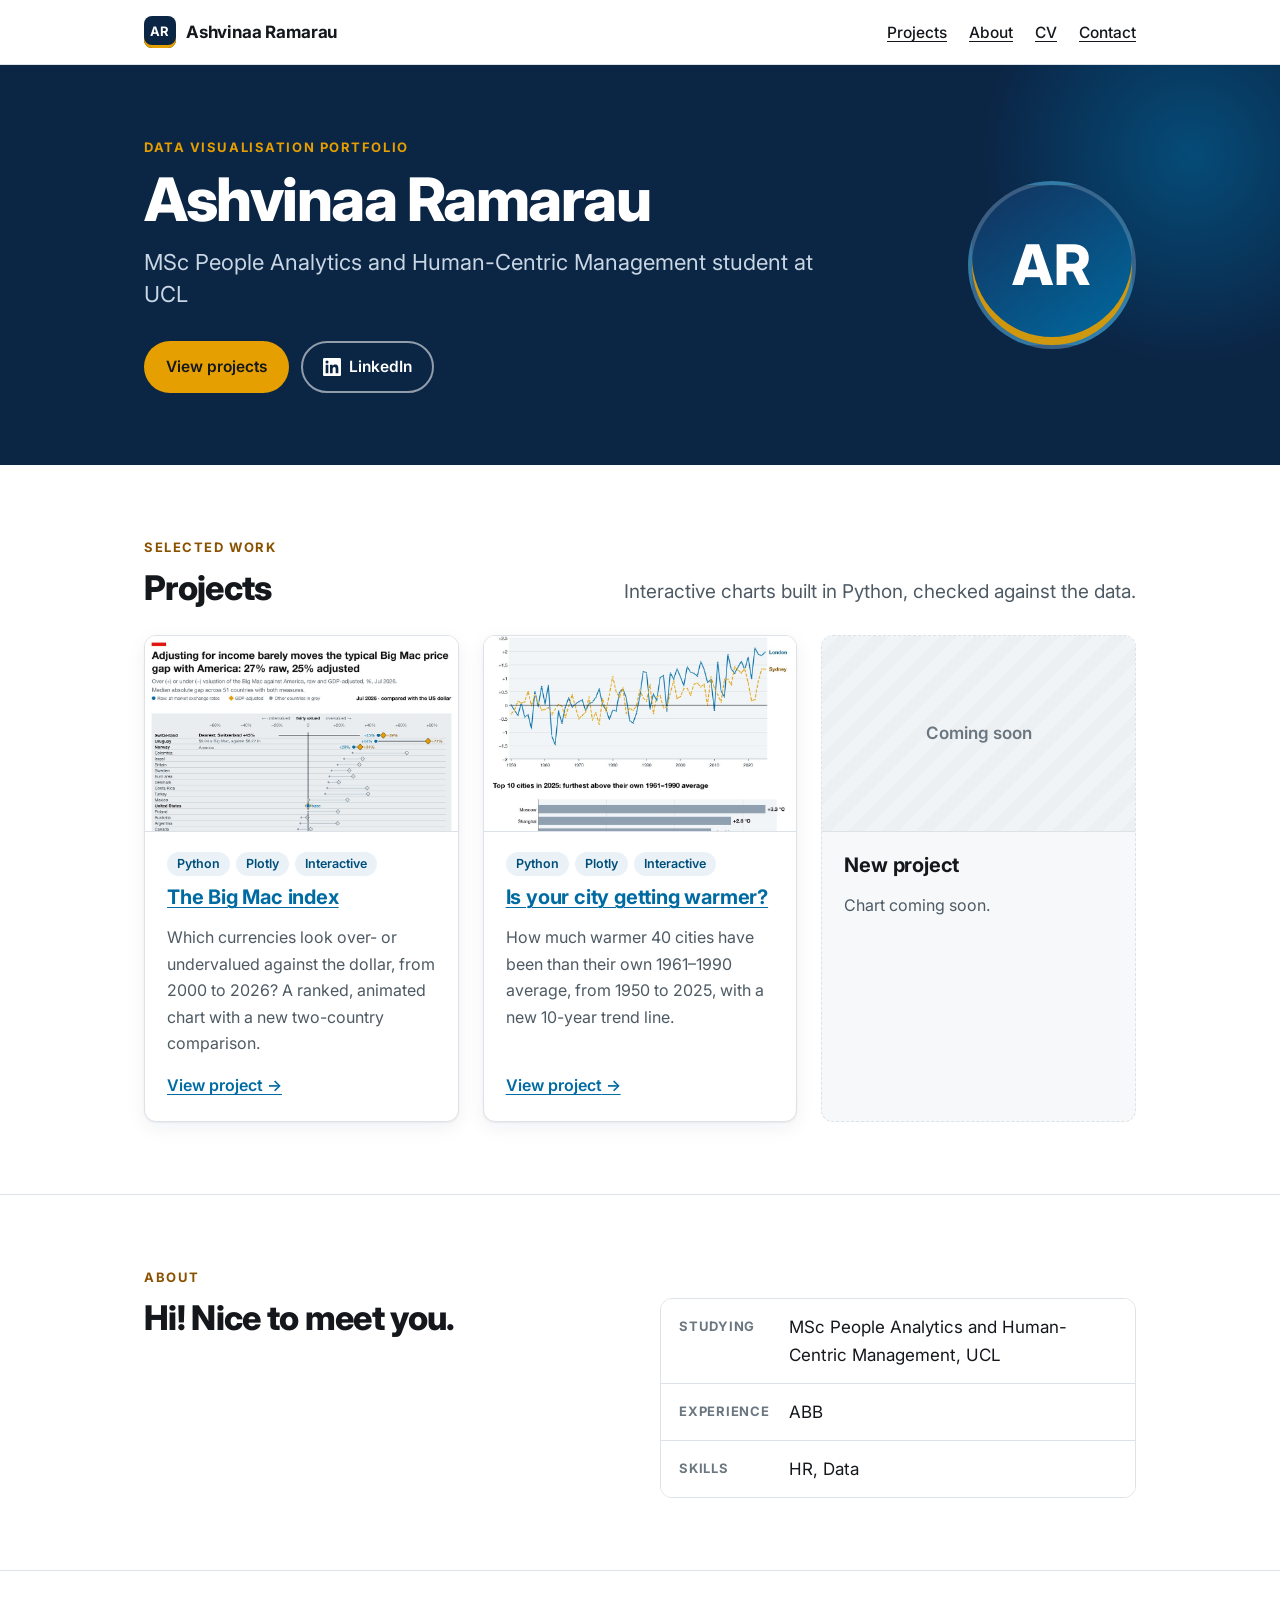
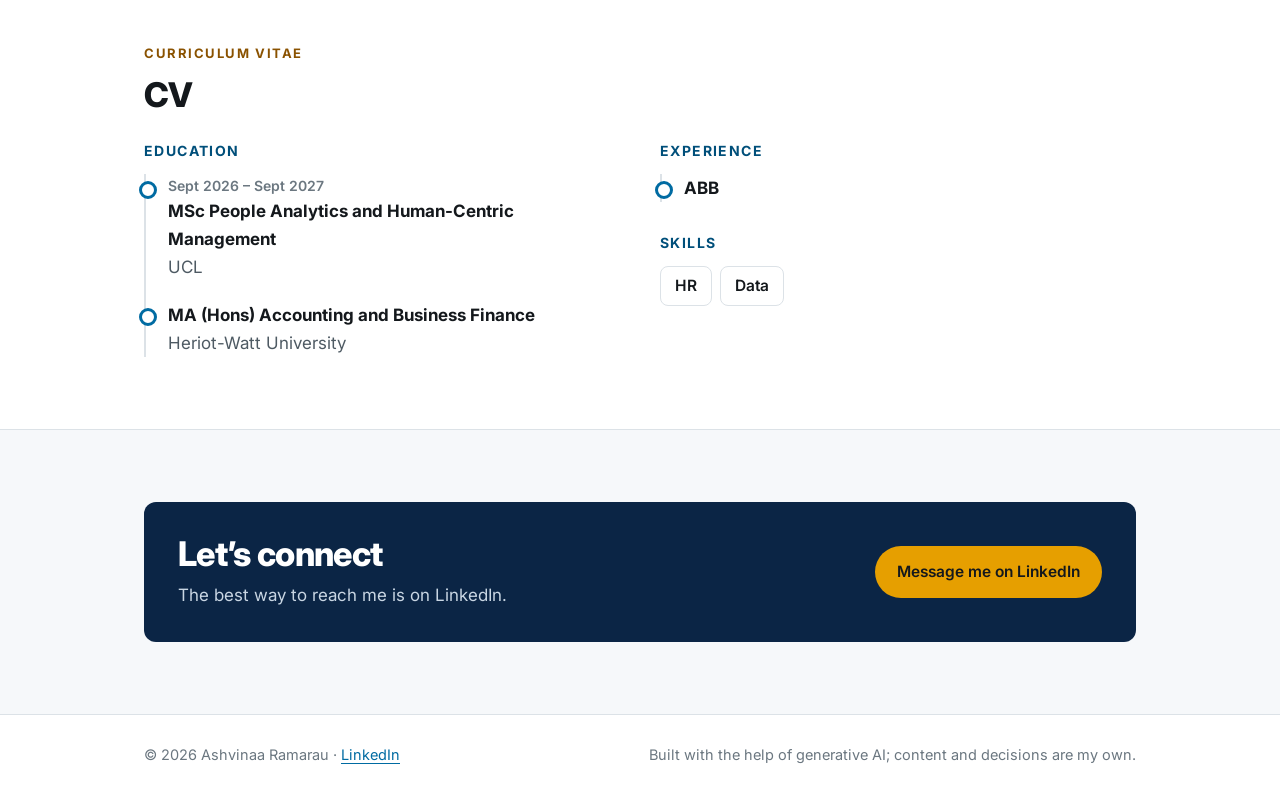
==== index.html @ 33f974ed "Add Google Search Console verification tag Co-Authored-By: Claude Opus 5.5 <noreply@anthropic.com>" ====
<!doctype html>
<html lang="en">
<head>
<meta charset="utf-8">
<meta name="google-site-verification" content="MxJHBTboGtS_F4X1zazysNuJwIkTlWqMrytEDGnxDxE" />
<meta name="viewport" content="width=device-width, initial-scale=1">
<title>Ashvinaa Ramarau | Data visualisation portfolio</title>
<meta name="description" content="Ashvinaa Ramarau, MSc People Analytics and Human-Centric Management student at UCL. Data visualisation portfolio.">
<link rel="canonical" href="https://ashvinaa26.github.io/">
<link rel="icon" href="favicon.svg" type="image/svg+xml">
<meta property="og:type" content="website">
<meta property="og:title" content="Ashvinaa Ramarau | Data visualisation portfolio">
<meta property="og:description" content="MSc People Analytics and Human-Centric Management student at UCL. Interactive charts built with Python and Plotly.">
<meta property="og:url" content="https://ashvinaa26.github.io/">
<meta property="og:image" content="https://ashvinaa26.github.io/images/share-card.jpg">
<meta property="og:image:width" content="1200">
<meta property="og:image:height" content="630">
<meta property="og:image:alt" content="Ashvinaa Ramarau, MSc People Analytics and Human-Centric Management student at UCL, with a preview of the Big Mac index chart">
<meta name="twitter:card" content="summary_large_image">
<link rel="preconnect" href="https://fonts.googleapis.com">
<link rel="preconnect" href="https://fonts.gstatic.com" crossorigin>
<link href="https://fonts.googleapis.com/css2?family=Inter:wght@400;500;600;700;800&display=swap" rel="stylesheet">
<link rel="stylesheet" href="assets/site.css">
<!-- Structured data: tells search engines who this site is about (only facts shown on the page) -->
<script type="application/ld+json">
{
  "@context": "https://schema.org",
  "@type": "Person",
  "name": "Ashvinaa Ramarau",
  "url": "https://ashvinaa26.github.io/",
  "description": "MSc People Analytics and Human-Centric Management student at UCL",
  "affiliation": {"@type": "CollegeOrUniversity", "name": "UCL"},
  "alumniOf": {"@type": "CollegeOrUniversity", "name": "Heriot-Watt University"},
  "knowsAbout": ["HR", "Data", "Data visualisation"],
  "sameAs": ["https://www.linkedin.com/in/ashvinaa-ramarau/"]
}
</script>
</head>
<body>
<a class="skip" href="#main">Skip to content</a>

<nav class="topbar" aria-label="Main menu">
  <div class="wrap">
    <a class="brand" href="#top"><span class="mono" aria-hidden="true">AR</span>Ashvinaa Ramarau</a>
    <ul>
      <li><a href="#projects">Projects</a></li>
      <li><a href="#about">About</a></li>
      <li><a href="#cv">CV</a></li>
      <li><a href="#contact">Contact</a></li>
    </ul>
  </div>
</nav>

<header class="hero" id="top">
  <div class="wrap">
    <div>
      <p class="eyebrow">Data visualisation portfolio</p>
      <h1>Ashvinaa Ramarau</h1>
      <p class="headline">MSc People Analytics and Human-Centric Management student at UCL</p>
      <div class="actions">
        <a class="btn btn-primary" href="#projects">View projects</a>
        <a class="btn btn-ghost" href="https://www.linkedin.com/in/ashvinaa-ramarau/">
          <svg viewBox="0 0 24 24" aria-hidden="true" fill="currentColor"><path d="M20.45 20.45h-3.56v-5.57c0-1.33-.02-3.04-1.85-3.04-1.85 0-2.14 1.45-2.14 2.94v5.67H9.35V9h3.41v1.56h.05c.48-.9 1.64-1.85 3.37-1.85 3.6 0 4.27 2.37 4.27 5.46v6.28zM5.34 7.43a2.06 2.06 0 1 1 0-4.13 2.06 2.06 0 0 1 0 4.13zM7.12 20.45H3.56V9h3.56v11.45zM22.22 0H1.77C.79 0 0 .77 0 1.73v20.54C0 23.23.79 24 1.77 24h20.45c.98 0 1.78-.77 1.78-1.73V1.73C24 .77 23.2 0 22.22 0z"/></svg>
          LinkedIn</a>
      </div>
    </div>
    <!-- When a checked portrait is ready, replace this div with:
         <img class="monogram" src="profile.jpg" alt="Portrait of Ashvinaa Ramarau" style="object-fit:cover"> -->
    <div class="monogram" aria-hidden="true">AR</div>
  </div>
</header>

<main id="main">

  <section id="projects" aria-labelledby="projects-h">
    <div class="wrap">
      <div class="section-head">
        <div>
          <p class="eyebrow">Selected work</p>
          <h2 id="projects-h">Projects</h2>
        </div>
        <p class="lead">Interactive charts built in Python, checked against the data.</p>
      </div>
      <div class="grid">
        <article class="card">
          <a class="thumb" href="projects/big-mac-index.html" tabindex="-1" aria-hidden="true">
            <img src="images/bigmac-thumb.jpg" width="960" height="600" alt="" loading="lazy"></a>
          <div class="body">
            <ul class="tags"><li>Python</li><li>Plotly</li><li>Interactive</li></ul>
            <h3><a href="projects/big-mac-index.html">The Big Mac index</a></h3>
            <p>Which currencies look over- or undervalued against the dollar, from 2000 to 2026? A ranked, animated chart with a new two-country comparison.</p>
            <p class="more"><a href="projects/big-mac-index.html">View project</a></p>
          </div>
        </article>
        <article class="card">
          <a class="thumb" href="projects/city-temperature.html" tabindex="-1" aria-hidden="true">
            <img src="images/city-thumb.jpg" width="960" height="600" alt="" loading="lazy"></a>
          <div class="body">
            <ul class="tags"><li>Python</li><li>Plotly</li><li>Interactive</li></ul>
            <h3><a href="projects/city-temperature.html">Is your city getting warmer?</a></h3>
            <p>How much warmer 40 cities have been than their own 1961&ndash;1990 average, from 1950 to 2025, with a new 10-year trend line.</p>
            <p class="more"><a href="projects/city-temperature.html">View project</a></p>
          </div>
        </article>
        <article class="card soon">
          <div class="thumb">Coming soon</div>
          <div class="body">
            <h3>New project</h3>
            <p>Chart coming soon.</p>
          </div>
        </article>
      </div>
    </div>
  </section>

  <section id="about" aria-labelledby="about-h">
    <div class="wrap">
      <p class="eyebrow">About</p>
      <div class="about">
        <div>
          <h2 id="about-h">Hi! Nice to meet you.</h2>
        </div>
        <ul class="facts">
          <li><span class="k">Studying</span><span>MSc People Analytics and Human-Centric Management, UCL</span></li>
          <li><span class="k">Experience</span><span>ABB</span></li>
          <li><span class="k">Skills</span><span>HR, Data</span></li>
        </ul>
      </div>
    </div>
  </section>

  <section id="cv" aria-labelledby="cv-h">
    <div class="wrap">
      <p class="eyebrow">Curriculum vitae</p>
      <h2 id="cv-h" style="margin-bottom:28px">CV</h2>
      <div class="cv">
        <div class="cv-block">
          <h3>Education</h3>
          <ul class="timeline">
            <li><span class="when">Sept 2026 &ndash; Sept 2027</span><span class="what">MSc People Analytics and Human-Centric Management</span><span class="where">UCL</span></li>
            <li><span class="what">MA (Hons) Accounting and Business Finance</span><span class="where">Heriot-Watt University</span></li>
          </ul>
        </div>
        <div>
          <div class="cv-block" style="margin-bottom:32px">
            <h3>Experience</h3>
            <ul class="timeline">
              <li><span class="what">ABB</span></li>
            </ul>
          </div>
          <div class="cv-block">
            <h3>Skills</h3>
            <ul class="chips"><li>HR</li><li>Data</li></ul>
          </div>
        </div>
      </div>
    </div>
  </section>

  <section id="contact" class="contact" aria-labelledby="contact-h">
    <div class="wrap">
      <div class="contact-card">
        <div>
          <h2 id="contact-h">Let&rsquo;s connect</h2>
          <p>The best way to reach me is on LinkedIn.</p>
        </div>
        <a class="btn btn-primary" href="https://www.linkedin.com/in/ashvinaa-ramarau/">Message me on LinkedIn</a>
      </div>
    </div>
  </section>

</main>

<footer>
  <div class="wrap">
    <p>&copy; 2026 Ashvinaa Ramarau &middot; <a href="https://www.linkedin.com/in/ashvinaa-ramarau/">LinkedIn</a></p>
    <p>Built with the help of generative AI; content and decisions are my own.</p>
  </div>
</footer>
</body>
</html>
---- assets/site.css ----
/* Shared style for every page of the site */
:root{
  --navy:#0B2545; --navy-2:#13315C; --blue:#006BA2; --blue-dark:#004F7A; --blue-tint:#EAF2F8;
  --orange:#E69F00; --orange-ink:#8A5200; --orange-tint:#FDF3E0;
  --ink:#14181C; --grey:#4E5A63; --muted:#6B7780; --line:#DCE2E7; --soft:#F6F8FA; --bg:#FFFFFF;
  --radius:12px; --shadow:0 1px 2px rgba(11,37,69,.06),0 6px 20px rgba(11,37,69,.06);
  --font:"Inter",-apple-system,BlinkMacSystemFont,"Segoe UI","Helvetica Neue",Helvetica,Arial,sans-serif;
}
*{box-sizing:border-box}
html{scroll-behavior:smooth;scroll-padding-top:72px;-webkit-text-size-adjust:100%}
body{margin:0;background:var(--bg);color:var(--ink);font-family:var(--font);font-size:17px;line-height:1.65}
img{max-width:100%;height:auto;display:block}
a{color:var(--blue);text-decoration:underline;text-decoration-thickness:1px;text-underline-offset:3px}
a:hover{color:var(--blue-dark);text-decoration-thickness:2px}
a:focus-visible,button:focus-visible,summary:focus-visible{outline:3px solid var(--orange);outline-offset:3px;border-radius:4px}
.wrap{max-width:1040px;margin:0 auto;padding:0 24px}
.skip{position:absolute;left:-999px;top:8px;background:#fff;padding:8px 12px;z-index:100;border-radius:6px}
.skip:focus{left:8px}
.eyebrow{font-size:13px;font-weight:700;letter-spacing:.12em;text-transform:uppercase;color:var(--orange-ink);margin:0 0 10px}

/* top bar */
.topbar{position:sticky;top:0;z-index:50;background:rgba(255,255,255,.94);border-bottom:1px solid var(--line);backdrop-filter:saturate(1.4) blur(8px)}
.topbar .wrap{display:flex;align-items:center;justify-content:space-between;gap:12px 24px;min-height:64px;flex-wrap:wrap}
.brand{display:inline-flex;align-items:center;gap:10px;font-weight:700;color:var(--ink);text-decoration:none;letter-spacing:-.01em}
.brand:hover{color:var(--ink)}
.brand .mono{width:32px;height:32px;border-radius:8px;background:var(--navy);color:#fff;display:inline-flex;align-items:center;justify-content:center;font-size:13px;font-weight:700;letter-spacing:.02em;box-shadow:inset 0 -3px 0 var(--orange)}
.topbar ul{list-style:none;display:flex;gap:4px 22px;margin:0;padding:6px 0;flex-wrap:wrap}
.topbar ul a{color:var(--ink);font-weight:500;font-size:15.5px}
.topbar ul a[aria-current]{font-weight:700}

/* hero */
.hero{background:var(--navy);color:#fff;position:relative;overflow:hidden}
.hero::after{content:"";position:absolute;right:-120px;top:-120px;width:420px;height:420px;border-radius:50%;background:radial-gradient(circle,rgba(0,107,162,.55),rgba(0,107,162,0) 70%);pointer-events:none}
.hero .wrap{position:relative;z-index:1;display:grid;grid-template-columns:1fr auto;gap:40px;align-items:center;padding-top:72px;padding-bottom:72px}
.hero .eyebrow{color:var(--orange)}
.hero h1{font-size:clamp(38px,6.4vw,60px);line-height:1.05;letter-spacing:-.025em;margin:0 0 16px;font-weight:800}
.hero .headline{font-size:clamp(18px,2.4vw,22px);line-height:1.45;color:#C9D6E3;margin:0;max-width:32em}
.actions{display:flex;flex-wrap:wrap;gap:12px;margin-top:30px}
.btn{display:inline-flex;align-items:center;gap:8px;padding:11px 20px;border-radius:999px;font-weight:600;font-size:15.5px;text-decoration:none;border:2px solid transparent;transition:background .15s,color .15s,border-color .15s}
.btn-primary{background:var(--orange);color:#14181C}
.btn-primary:hover{background:#F2B233;color:#14181C}
.btn-ghost{border-color:rgba(255,255,255,.55);color:#fff}
.btn-ghost:hover{border-color:#fff;background:rgba(255,255,255,.08);color:#fff}
.btn svg{width:18px;height:18px;flex:none}
.monogram{width:168px;height:168px;border-radius:50%;background:linear-gradient(145deg,var(--navy-2),var(--blue));display:flex;align-items:center;justify-content:center;
  font-size:56px;font-weight:800;letter-spacing:.02em;color:#fff;border:4px solid rgba(255,255,255,.18);box-shadow:inset 0 -8px 0 rgba(230,159,0,.9)}

/* sections */
main section{padding:72px 0;border-bottom:1px solid var(--line)}
main section:last-of-type{border-bottom:0}
.section-head{display:flex;align-items:flex-end;justify-content:space-between;gap:16px;flex-wrap:wrap;margin-bottom:28px}
h2{font-size:clamp(26px,3.6vw,34px);line-height:1.15;letter-spacing:-.02em;margin:0;font-weight:800}
h3{font-size:20px;line-height:1.3;margin:0 0 6px;letter-spacing:-.01em}
.lead{font-size:19px;color:var(--grey);max-width:40em;margin:0}

/* project cards */
.grid{display:grid;grid-template-columns:repeat(3,1fr);gap:24px}
.card{display:flex;flex-direction:column;background:#fff;border:1px solid var(--line);border-radius:var(--radius);overflow:hidden;box-shadow:var(--shadow);transition:transform .15s,box-shadow .15s}
.card:hover{transform:translateY(-3px);box-shadow:0 2px 4px rgba(11,37,69,.08),0 14px 34px rgba(11,37,69,.12)}
.card .thumb{aspect-ratio:16/10;background:var(--soft);border-bottom:1px solid var(--line);overflow:hidden}
.card .thumb img{width:100%;height:100%;object-fit:cover;object-position:top left}
.card .body{padding:20px 22px 22px;display:flex;flex-direction:column;gap:8px;flex:1}
.tags{display:flex;flex-wrap:wrap;gap:6px;margin:0;padding:0;list-style:none}
.tags li{font-size:12.5px;font-weight:600;color:var(--blue-dark);background:var(--blue-tint);border-radius:999px;padding:2px 10px}
.card p{margin:0;color:var(--grey);font-size:16px}
.card .more{margin-top:auto;padding-top:8px;font-weight:600}
.card .more a::after{content:" \2192"}
.card.soon{border-style:dashed;box-shadow:none;background:var(--soft)}
.card.soon:hover{transform:none}
.card.soon .thumb{display:flex;align-items:center;justify-content:center;color:var(--muted);font-weight:600;background:repeating-linear-gradient(135deg,#F1F4F6 0 12px,#ECF0F3 12px 24px)}

/* about */
.about{display:grid;grid-template-columns:1fr 1fr;gap:40px;align-items:start}
.about p{font-size:19px;margin:0 0 12px}
.facts{list-style:none;margin:0;padding:0;border:1px solid var(--line);border-radius:var(--radius);overflow:hidden}
.facts li{display:flex;gap:14px;padding:14px 18px;border-bottom:1px solid var(--line);background:#fff}
.facts li:last-child{border-bottom:0}
.facts .k{flex:none;width:96px;font-size:13px;font-weight:700;letter-spacing:.06em;text-transform:uppercase;color:var(--muted);padding-top:3px}

/* CV */
.cv{display:grid;grid-template-columns:1fr 1fr;gap:28px 40px}
.cv-block h3{font-size:14px;font-weight:700;letter-spacing:.1em;text-transform:uppercase;color:var(--blue-dark);margin:0 0 14px}
.timeline{list-style:none;margin:0;padding:0 0 0 22px;border-left:2px solid var(--line)}
.timeline li{position:relative;margin:0 0 20px}
.timeline li:last-child{margin-bottom:0}
.timeline li::before{content:"";position:absolute;left:-29px;top:7px;width:12px;height:12px;border-radius:50%;background:#fff;border:3px solid var(--blue)}
.timeline .when{display:block;font-size:14px;font-weight:600;color:var(--muted)}
.timeline .what{display:block;font-weight:700}
.timeline .where{display:block;color:var(--grey)}
.chips{display:flex;flex-wrap:wrap;gap:8px;list-style:none;margin:0;padding:0}
.chips li{border:1px solid var(--line);background:#fff;border-radius:8px;padding:6px 14px;font-weight:600;font-size:15.5px}

/* contact */
.contact{background:var(--soft)}
.contact-card{display:flex;align-items:center;justify-content:space-between;gap:20px;flex-wrap:wrap;background:var(--navy);color:#fff;border-radius:var(--radius);padding:32px 34px}
.contact-card h2{color:#fff}
.contact-card p{color:#C9D6E3;margin:8px 0 0}

/* footer */
footer{padding:28px 0 40px;color:var(--muted);font-size:14.5px;border-top:1px solid var(--line)}
footer .wrap{display:flex;justify-content:space-between;gap:10px 24px;flex-wrap:wrap}
footer p{margin:0}

/* case-study pages */
.case-hero{background:var(--soft);border-bottom:1px solid var(--line)}
.case-hero .wrap{padding-top:48px;padding-bottom:40px}
.back{display:inline-block;font-weight:600;font-size:15px;margin-bottom:18px}
.back::before{content:"\2190\00a0"}
.case-hero h1{font-size:clamp(30px,4.8vw,44px);line-height:1.1;letter-spacing:-.02em;margin:0 0 14px;font-weight:800;max-width:22em}
.case-hero .lead{font-size:19px}
.meta{display:flex;flex-wrap:wrap;gap:10px 28px;margin:22px 0 0;padding:0;list-style:none;font-size:15px;color:var(--grey)}
.meta b{display:block;font-size:12.5px;letter-spacing:.08em;text-transform:uppercase;color:var(--muted)}
.chart-wrap{padding:36px 0 8px}
.chart-frame{display:block;width:100%;max-width:940px;margin:0 auto;height:1600px;border:1px solid var(--line);border-radius:var(--radius);background:#fff}
.chart-links{display:flex;justify-content:center;flex-wrap:wrap;gap:8px 24px;margin:14px 0 0;font-weight:600;font-size:15.5px}
.prose{max-width:720px}
.prose h2{font-size:26px;margin:0 0 12px}
.prose p,.prose li{color:#2A3238}
.prose ul{padding-left:22px}
.callout{background:var(--orange-tint);border-left:4px solid var(--orange);border-radius:0 8px 8px 0;padding:14px 18px;margin:18px 0}
.callout b{color:var(--orange-ink)}
.checks{width:100%;border-collapse:collapse;font-size:15.5px;margin:12px 0}
.checks th,.checks td{text-align:left;padding:10px 12px;border-bottom:1px solid var(--line);vertical-align:top}
.checks th{font-size:13px;letter-spacing:.06em;text-transform:uppercase;color:var(--muted)}
.credit{font-size:14.5px;color:var(--grey)}
.copylabel{font-size:14.5px;color:var(--grey);font-style:italic}

@media (max-width:900px){
  .grid{grid-template-columns:1fr 1fr}
}
@media (max-width:680px){
  body{font-size:16.5px}
  .wrap{padding:0 18px}
  .hero .wrap{grid-template-columns:1fr;padding-top:44px;padding-bottom:48px}
  .monogram{display:none}
  .grid,.about,.cv{grid-template-columns:1fr}
  main section{padding:52px 0}
  .topbar .wrap{justify-content:center;padding-top:6px}
  .contact-card{padding:26px 22px}
}
@media (prefers-reduced-motion:reduce){html{scroll-behavior:auto}.card,.btn{transition:none}.card:hover{transform:none}}
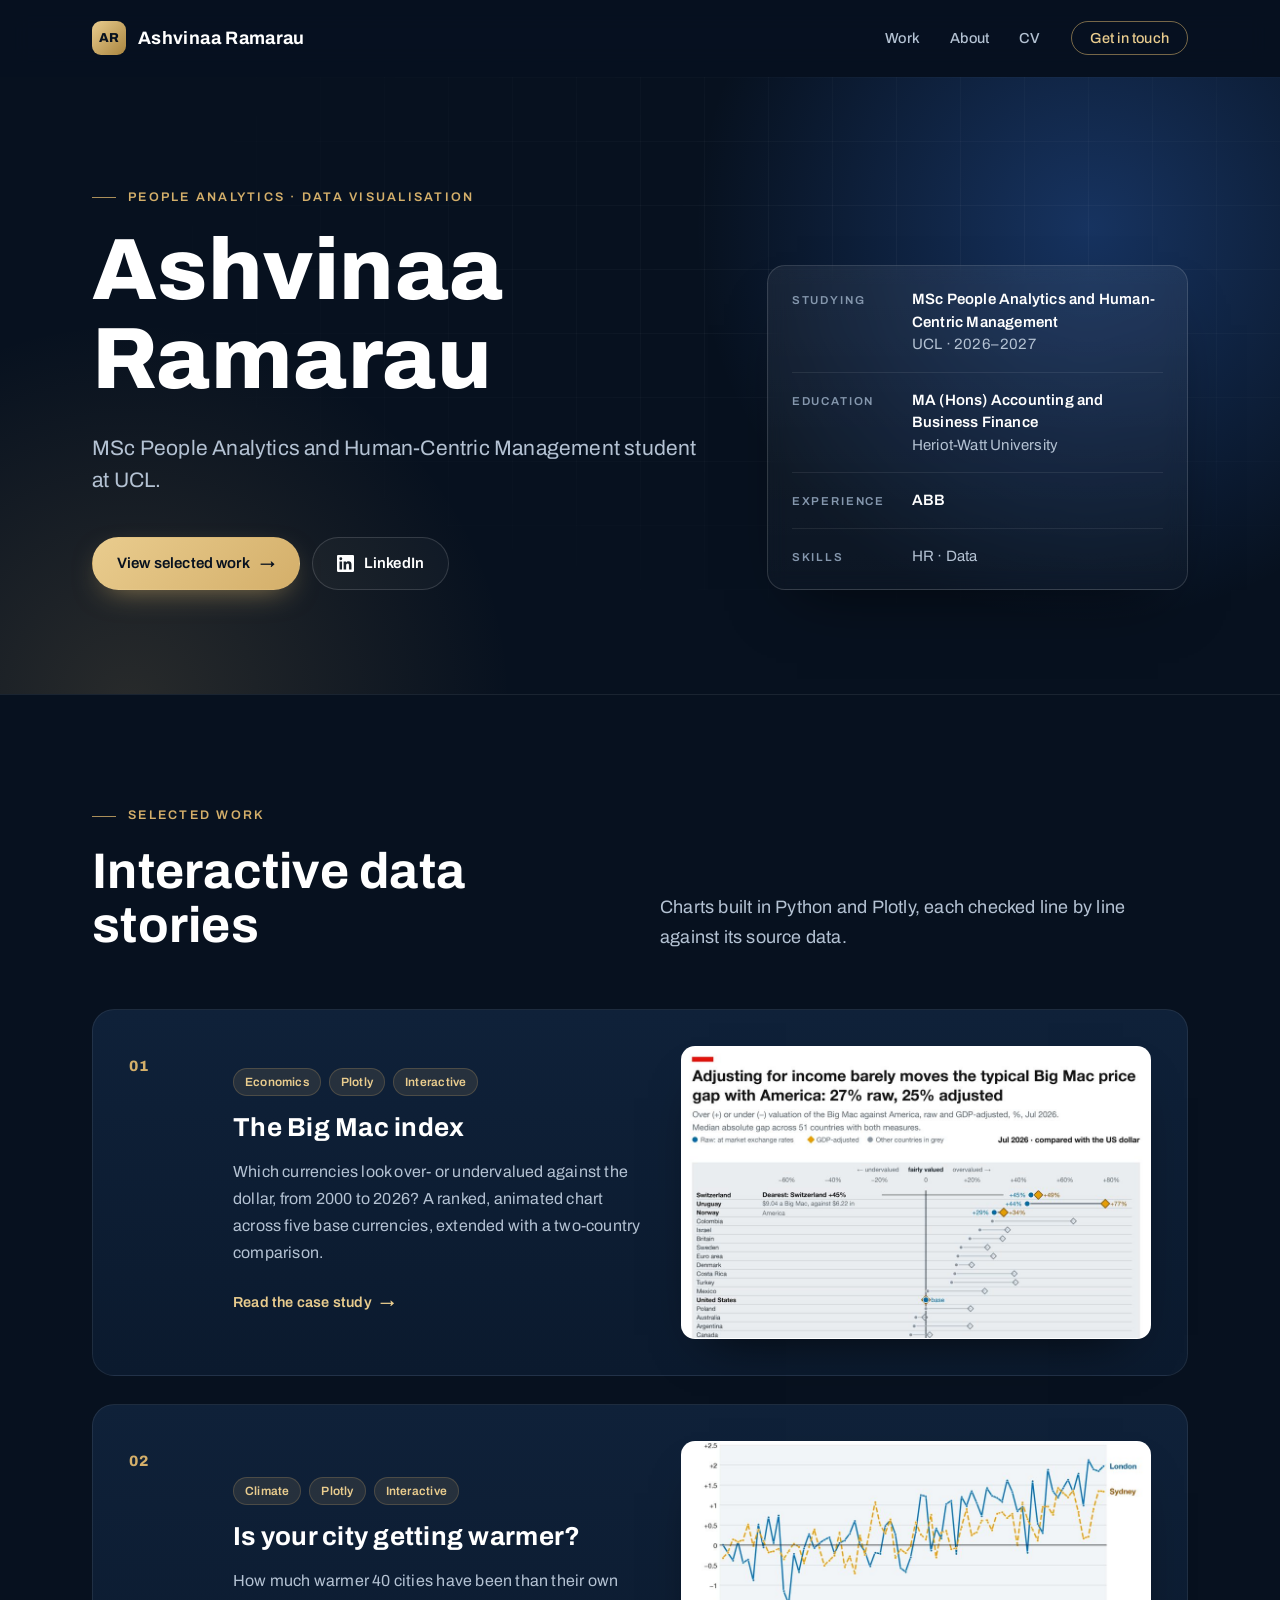
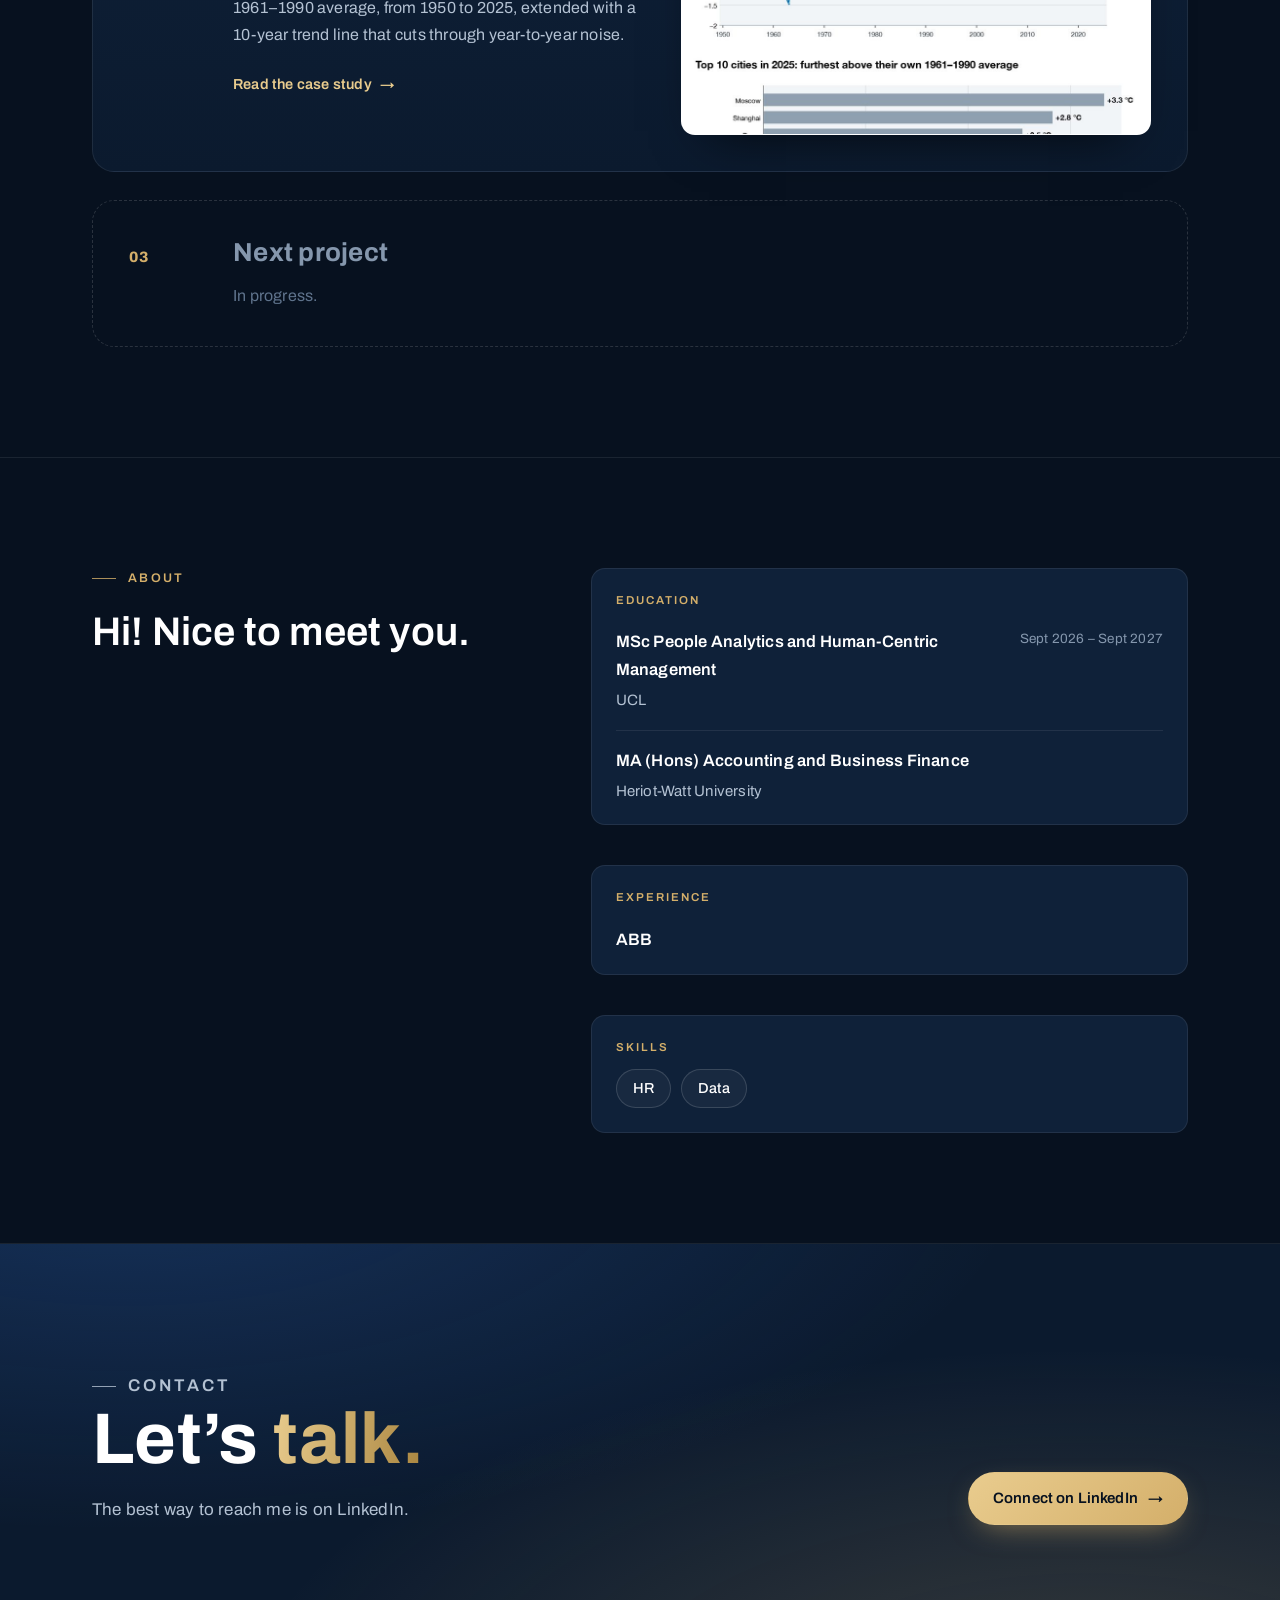
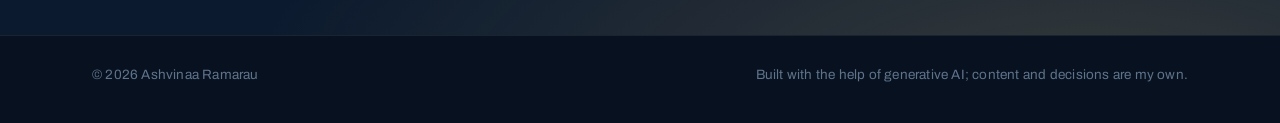
==== commit 3a45aa00: "Redesign: dark navy and gold theme with Archivo Dark navy theme with gold accents, Archivo for all t" ====
--- a/index.html
+++ b/index.html
@@ -1,9 +1,10 @@
 <!doctype html>
-<html lang="en">
+<html lang="en" class="no-js">
 <head>
 <meta charset="utf-8">
 <meta name="google-site-verification" content="MxJHBTboGtS_F4X1zazysNuJwIkTlWqMrytEDGnxDxE" />
 <meta name="viewport" content="width=device-width, initial-scale=1">
+<meta name="theme-color" content="#07111F">
 <title>Ashvinaa Ramarau | Data visualisation portfolio</title>
 <meta name="description" content="Ashvinaa Ramarau, MSc People Analytics and Human-Centric Management student at UCL. Data visualisation portfolio.">
 <link rel="canonical" href="https://ashvinaa26.github.io/">
@@ -19,8 +20,9 @@
 <meta name="twitter:card" content="summary_large_image">
 <link rel="preconnect" href="https://fonts.googleapis.com">
 <link rel="preconnect" href="https://fonts.gstatic.com" crossorigin>
-<link href="https://fonts.googleapis.com/css2?family=Inter:wght@400;500;600;700;800&display=swap" rel="stylesheet">
+<link href="https://fonts.googleapis.com/css2?family=Archivo:wght@400;500;600;700;800&display=swap" rel="stylesheet">
 <link rel="stylesheet" href="assets/site.css">
+<script>document.documentElement.classList.remove('no-js');</script>
 <!-- Structured data: tells search engines who this site is about (only facts shown on the page) -->
 <script type="application/ld+json">
 {
@@ -41,116 +43,102 @@
 
 <nav class="topbar" aria-label="Main menu">
   <div class="wrap">
-    <a class="brand" href="#top"><span class="mono" aria-hidden="true">AR</span>Ashvinaa Ramarau</a>
+    <a class="brand" href="#top">Ashvinaa Ramarau</a>
     <ul>
-      <li><a href="#projects">Projects</a></li>
+      <li><a href="#work">Work</a></li>
       <li><a href="#about">About</a></li>
       <li><a href="#cv">CV</a></li>
-      <li><a href="#contact">Contact</a></li>
+      <li><a class="nav-cta" href="#contact">Get in touch</a></li>
     </ul>
   </div>
 </nav>
 
-<header class="hero" id="top">
+<header class="intro" id="top">
+  <div class="grid-bg" aria-hidden="true"></div>
   <div class="wrap">
-    <div>
-      <p class="eyebrow">Data visualisation portfolio</p>
+    <div class="reveal">
+      <p class="eyebrow">People analytics &middot; Data visualisation</p>
       <h1>Ashvinaa Ramarau</h1>
-      <p class="headline">MSc People Analytics and Human-Centric Management student at UCL</p>
+      <p class="headline">MSc People Analytics and Human-Centric Management student at UCL.</p>
       <div class="actions">
-        <a class="btn btn-primary" href="#projects">View projects</a>
+        <a class="btn btn-primary" href="#work">View selected work <span class="arrow" aria-hidden="true">&rarr;</span></a>
         <a class="btn btn-ghost" href="https://www.linkedin.com/in/ashvinaa-ramarau/">
           <svg viewBox="0 0 24 24" aria-hidden="true" fill="currentColor"><path d="M20.45 20.45h-3.56v-5.57c0-1.33-.02-3.04-1.85-3.04-1.85 0-2.14 1.45-2.14 2.94v5.67H9.35V9h3.41v1.56h.05c.48-.9 1.64-1.85 3.37-1.85 3.6 0 4.27 2.37 4.27 5.46v6.28zM5.34 7.43a2.06 2.06 0 1 1 0-4.13 2.06 2.06 0 0 1 0 4.13zM7.12 20.45H3.56V9h3.56v11.45zM22.22 0H1.77C.79 0 0 .77 0 1.73v20.54C0 23.23.79 24 1.77 24h20.45c.98 0 1.78-.77 1.78-1.73V1.73C24 .77 23.2 0 22.22 0z"/></svg>
           LinkedIn</a>
       </div>
     </div>
-    <!-- When a checked portrait is ready, replace this div with:
-         <img class="monogram" src="profile.jpg" alt="Portrait of Ashvinaa Ramarau" style="object-fit:cover"> -->
-    <div class="monogram" aria-hidden="true">AR</div>
+    <ul class="glance reveal" aria-label="At a glance">
+      <li><span class="k">Studying</span><span class="v"><b>MSc People Analytics and Human-Centric Management</b>UCL &middot; 2026&ndash;2027</span></li>
+      <li><span class="k">Education</span><span class="v"><b>MA (Hons) Accounting and Business Finance</b>Heriot-Watt University</span></li>
+      <li><span class="k">Experience</span><span class="v"><b>ABB</b></span></li>
+      <li><span class="k">Skills</span><span class="v">HR &middot; Data</span></li>
+    </ul>
   </div>
 </header>
 
 <main id="main">
 
-  <section id="projects" aria-labelledby="projects-h">
+  <section id="work" aria-labelledby="work-h">
     <div class="wrap">
-      <div class="section-head">
+      <div class="sec-head reveal">
         <div>
           <p class="eyebrow">Selected work</p>
-          <h2 id="projects-h">Projects</h2>
+          <h2 id="work-h">Interactive data stories</h2>
         </div>
-        <p class="lead">Interactive charts built in Python, checked against the data.</p>
+        <p class="lead">Charts built in Python and Plotly, each checked line by line against its source data.</p>
       </div>
-      <div class="grid">
-        <article class="card">
-          <a class="thumb" href="projects/big-mac-index.html" tabindex="-1" aria-hidden="true">
-            <img src="images/bigmac-thumb.jpg" width="960" height="600" alt="" loading="lazy"></a>
-          <div class="body">
-            <ul class="tags"><li>Python</li><li>Plotly</li><li>Interactive</li></ul>
+      <ol class="work">
+        <li class="work-item reveal">
+          <span class="num">01</span>
+          <div>
+            <ul class="tags"><li>Economics</li><li>Plotly</li><li>Interactive</li></ul>
             <h3><a href="projects/big-mac-index.html">The Big Mac index</a></h3>
-            <p>Which currencies look over- or undervalued against the dollar, from 2000 to 2026? A ranked, animated chart with a new two-country comparison.</p>
-            <p class="more"><a href="projects/big-mac-index.html">View project</a></p>
+            <p>Which currencies look over- or undervalued against the dollar, from 2000 to 2026? A ranked, animated chart across five base currencies, extended with a two-country comparison.</p>
+            <a class="more" href="projects/big-mac-index.html">Read the case study <span class="arrow" aria-hidden="true">&rarr;</span></a>
           </div>
-        </article>
-        <article class="card">
-          <a class="thumb" href="projects/city-temperature.html" tabindex="-1" aria-hidden="true">
-            <img src="images/city-thumb.jpg" width="960" height="600" alt="" loading="lazy"></a>
-          <div class="body">
-            <ul class="tags"><li>Python</li><li>Plotly</li><li>Interactive</li></ul>
+          <a class="shot" href="projects/big-mac-index.html" tabindex="-1" aria-hidden="true"><img src="images/bigmac-thumb.jpg" width="960" height="600" alt="" loading="lazy"></a>
+        </li>
+        <li class="work-item reveal">
+          <span class="num">02</span>
+          <div>
+            <ul class="tags"><li>Climate</li><li>Plotly</li><li>Interactive</li></ul>
             <h3><a href="projects/city-temperature.html">Is your city getting warmer?</a></h3>
-            <p>How much warmer 40 cities have been than their own 1961&ndash;1990 average, from 1950 to 2025, with a new 10-year trend line.</p>
-            <p class="more"><a href="projects/city-temperature.html">View project</a></p>
+            <p>How much warmer 40 cities have been than their own 1961&ndash;1990 average, from 1950 to 2025, extended with a 10-year trend line that cuts through year-to-year noise.</p>
+            <a class="more" href="projects/city-temperature.html">Read the case study <span class="arrow" aria-hidden="true">&rarr;</span></a>
           </div>
-        </article>
-        <article class="card soon">
-          <div class="thumb">Coming soon</div>
-          <div class="body">
-            <h3>New project</h3>
-            <p>Chart coming soon.</p>
+          <a class="shot" href="projects/city-temperature.html" tabindex="-1" aria-hidden="true"><img src="images/city-thumb.jpg" width="960" height="600" alt="" loading="lazy"></a>
+        </li>
+        <li class="work-item soon reveal">
+          <span class="num">03</span>
+          <div>
+            <h3>Next project</h3>
+            <p style="margin-bottom:0">In progress.</p>
           </div>
-        </article>
-      </div>
+        </li>
+      </ol>
     </div>
   </section>
 
   <section id="about" aria-labelledby="about-h">
     <div class="wrap">
-      <p class="eyebrow">About</p>
-      <div class="about">
-        <div>
-          <h2 id="about-h">Hi! Nice to meet you.</h2>
+      <div class="about-grid">
+        <div class="reveal">
+          <p class="eyebrow" id="about-h">About</p>
+          <p class="bio">Hi! Nice to meet you.</p>
         </div>
-        <ul class="facts">
-          <li><span class="k">Studying</span><span>MSc People Analytics and Human-Centric Management, UCL</span></li>
-          <li><span class="k">Experience</span><span>ABB</span></li>
-          <li><span class="k">Skills</span><span>HR, Data</span></li>
-        </ul>
-      </div>
-    </div>
-  </section>
-
-  <section id="cv" aria-labelledby="cv-h">
-    <div class="wrap">
-      <p class="eyebrow">Curriculum vitae</p>
-      <h2 id="cv-h" style="margin-bottom:28px">CV</h2>
-      <div class="cv">
-        <div class="cv-block">
-          <h3>Education</h3>
-          <ul class="timeline">
-            <li><span class="when">Sept 2026 &ndash; Sept 2027</span><span class="what">MSc People Analytics and Human-Centric Management</span><span class="where">UCL</span></li>
-            <li><span class="what">MA (Hons) Accounting and Business Finance</span><span class="where">Heriot-Watt University</span></li>
-          </ul>
-        </div>
-        <div>
-          <div class="cv-block" style="margin-bottom:32px">
-            <h3>Experience</h3>
-            <ul class="timeline">
-              <li><span class="what">ABB</span></li>
-            </ul>
+        <div class="reveal" id="cv">
+          <div class="cv-group">
+            <h4>Education</h4>
+            <div class="cv-row"><span class="what">MSc People Analytics and Human-Centric Management</span><span class="where">UCL</span><span class="when">Sept 2026 &ndash; Sept 2027</span></div>
+            <div class="cv-row"><span class="what">MA (Hons) Accounting and Business Finance</span><span class="where">Heriot-Watt University</span></div>
           </div>
-          <div class="cv-block">
-            <h3>Skills</h3>
-            <ul class="chips"><li>HR</li><li>Data</li></ul>
+          <div class="cv-group">
+            <h4>Experience</h4>
+            <div class="cv-row"><span class="what">ABB</span></div>
+          </div>
+          <div class="cv-group">
+            <h4>Skills</h4>
+            <ul class="skills"><li>HR</li><li>Data</li></ul>
           </div>
         </div>
       </div>
@@ -159,13 +147,12 @@
 
   <section id="contact" class="contact" aria-labelledby="contact-h">
     <div class="wrap">
-      <div class="contact-card">
-        <div>
-          <h2 id="contact-h">Let&rsquo;s connect</h2>
-          <p>The best way to reach me is on LinkedIn.</p>
-        </div>
-        <a class="btn btn-primary" href="https://www.linkedin.com/in/ashvinaa-ramarau/">Message me on LinkedIn</a>
+      <div class="reveal">
+        <p class="eyebrow">Contact</p>
+        <h2 id="contact-h">Let&rsquo;s <em>talk.</em></h2>
+        <p>The best way to reach me is on LinkedIn.</p>
       </div>
+      <a class="btn btn-primary reveal" href="https://www.linkedin.com/in/ashvinaa-ramarau/">Connect on LinkedIn <span class="arrow" aria-hidden="true">&rarr;</span></a>
     </div>
   </section>
 
@@ -173,9 +160,10 @@
 
 <footer>
   <div class="wrap">
-    <p>&copy; 2026 Ashvinaa Ramarau &middot; <a href="https://www.linkedin.com/in/ashvinaa-ramarau/">LinkedIn</a></p>
+    <p>&copy; 2026 Ashvinaa Ramarau</p>
     <p>Built with the help of generative AI; content and decisions are my own.</p>
   </div>
 </footer>
+<script src="assets/site.js"></script>
 </body>
 </html>
--- a/assets/site.css
+++ b/assets/site.css
@@ -1,141 +1,201 @@
-/* Shared style for every page of the site */
+/* Shared style for every page: dark navy and gold */
 :root{
-  --navy:#0B2545; --navy-2:#13315C; --blue:#006BA2; --blue-dark:#004F7A; --blue-tint:#EAF2F8;
-  --orange:#E69F00; --orange-ink:#8A5200; --orange-tint:#FDF3E0;
-  --ink:#14181C; --grey:#4E5A63; --muted:#6B7780; --line:#DCE2E7; --soft:#F6F8FA; --bg:#FFFFFF;
-  --radius:12px; --shadow:0 1px 2px rgba(11,37,69,.06),0 6px 20px rgba(11,37,69,.06);
-  --font:"Inter",-apple-system,BlinkMacSystemFont,"Segoe UI","Helvetica Neue",Helvetica,Arial,sans-serif;
+  color-scheme:dark;
+  --bg:#07111F; --bg-2:#0B1A2E; --surface:#0F2139; --surface-2:#132A47;
+  --text:#E8EEF6; --text-2:#B4C2D3; --muted:#8597AD; --faint:#5F738C;
+  --line:rgba(255,255,255,.08); --line-2:rgba(255,255,255,.14);
+  --gold:#D4AF6A; --gold-2:#E9CC8E; --gold-deep:#A9853F; --gold-tint:rgba(212,175,106,.12);
+  --blue:#3B82F6; --blue-soft:rgba(59,130,246,.18);
+  --head:"Archivo",-apple-system,BlinkMacSystemFont,"Segoe UI",Helvetica,Arial,sans-serif;
+  --sans:"Archivo",-apple-system,BlinkMacSystemFont,"Segoe UI","Helvetica Neue",Helvetica,Arial,sans-serif;
+  --radius:14px;
 }
 *{box-sizing:border-box}
-html{scroll-behavior:smooth;scroll-padding-top:72px;-webkit-text-size-adjust:100%}
-body{margin:0;background:var(--bg);color:var(--ink);font-family:var(--font);font-size:17px;line-height:1.65}
+html{scroll-behavior:smooth;scroll-padding-top:84px;-webkit-text-size-adjust:100%;background:var(--bg)}
+body{margin:0;background:var(--bg);color:var(--text);font-family:var(--sans);font-size:17px;line-height:1.7;letter-spacing:.012em;-webkit-font-smoothing:antialiased;-moz-osx-font-smoothing:grayscale}
 img{max-width:100%;height:auto;display:block}
-a{color:var(--blue);text-decoration:underline;text-decoration-thickness:1px;text-underline-offset:3px}
-a:hover{color:var(--blue-dark);text-decoration-thickness:2px}
-a:focus-visible,button:focus-visible,summary:focus-visible{outline:3px solid var(--orange);outline-offset:3px;border-radius:4px}
-.wrap{max-width:1040px;margin:0 auto;padding:0 24px}
-.skip{position:absolute;left:-999px;top:8px;background:#fff;padding:8px 12px;z-index:100;border-radius:6px}
+a{color:var(--gold-2);text-decoration:underline;text-decoration-thickness:1px;text-underline-offset:4px;text-decoration-color:rgba(233,204,142,.4);transition:color .2s,text-decoration-color .2s}
+a:hover{color:#fff;text-decoration-color:var(--gold)}
+a:focus-visible,button:focus-visible{outline:2px solid var(--gold);outline-offset:4px;border-radius:4px}
+::selection{background:rgba(212,175,106,.35);color:#fff}
+.wrap{max-width:1160px;margin:0 auto;padding:0 32px}
+.skip{position:absolute;left:-999px;top:8px;background:var(--gold);color:#000;padding:8px 12px;z-index:100}
 .skip:focus{left:8px}
-.eyebrow{font-size:13px;font-weight:700;letter-spacing:.12em;text-transform:uppercase;color:var(--orange-ink);margin:0 0 10px}
-
-/* top bar */
-.topbar{position:sticky;top:0;z-index:50;background:rgba(255,255,255,.94);border-bottom:1px solid var(--line);backdrop-filter:saturate(1.4) blur(8px)}
-.topbar .wrap{display:flex;align-items:center;justify-content:space-between;gap:12px 24px;min-height:64px;flex-wrap:wrap}
-.brand{display:inline-flex;align-items:center;gap:10px;font-weight:700;color:var(--ink);text-decoration:none;letter-spacing:-.01em}
-.brand:hover{color:var(--ink)}
-.brand .mono{width:32px;height:32px;border-radius:8px;background:var(--navy);color:#fff;display:inline-flex;align-items:center;justify-content:center;font-size:13px;font-weight:700;letter-spacing:.02em;box-shadow:inset 0 -3px 0 var(--orange)}
-.topbar ul{list-style:none;display:flex;gap:4px 22px;margin:0;padding:6px 0;flex-wrap:wrap}
-.topbar ul a{color:var(--ink);font-weight:500;font-size:15.5px}
-.topbar ul a[aria-current]{font-weight:700}
-
-/* hero */
-.hero{background:var(--navy);color:#fff;position:relative;overflow:hidden}
-.hero::after{content:"";position:absolute;right:-120px;top:-120px;width:420px;height:420px;border-radius:50%;background:radial-gradient(circle,rgba(0,107,162,.55),rgba(0,107,162,0) 70%);pointer-events:none}
-.hero .wrap{position:relative;z-index:1;display:grid;grid-template-columns:1fr auto;gap:40px;align-items:center;padding-top:72px;padding-bottom:72px}
-.hero .eyebrow{color:var(--orange)}
-.hero h1{font-size:clamp(38px,6.4vw,60px);line-height:1.05;letter-spacing:-.025em;margin:0 0 16px;font-weight:800}
-.hero .headline{font-size:clamp(18px,2.4vw,22px);line-height:1.45;color:#C9D6E3;margin:0;max-width:32em}
-.actions{display:flex;flex-wrap:wrap;gap:12px;margin-top:30px}
-.btn{display:inline-flex;align-items:center;gap:8px;padding:11px 20px;border-radius:999px;font-weight:600;font-size:15.5px;text-decoration:none;border:2px solid transparent;transition:background .15s,color .15s,border-color .15s}
-.btn-primary{background:var(--orange);color:#14181C}
-.btn-primary:hover{background:#F2B233;color:#14181C}
-.btn-ghost{border-color:rgba(255,255,255,.55);color:#fff}
-.btn-ghost:hover{border-color:#fff;background:rgba(255,255,255,.08);color:#fff}
-.btn svg{width:18px;height:18px;flex:none}
-.monogram{width:168px;height:168px;border-radius:50%;background:linear-gradient(145deg,var(--navy-2),var(--blue));display:flex;align-items:center;justify-content:center;
-  font-size:56px;font-weight:800;letter-spacing:.02em;color:#fff;border:4px solid rgba(255,255,255,.18);box-shadow:inset 0 -8px 0 rgba(230,159,0,.9)}
-
-/* sections */
-main section{padding:72px 0;border-bottom:1px solid var(--line)}
+.eyebrow{font-family:var(--sans);font-size:12.5px;font-weight:600;letter-spacing:.18em;text-transform:uppercase;color:var(--gold);margin:0 0 18px;display:flex;align-items:center;gap:12px}
+.eyebrow::before{content:"";width:24px;height:1px;background:currentColor;opacity:.8}
+
+/* ---------- top bar ---------- */
+.topbar{position:sticky;top:0;z-index:50;background:rgba(7,17,31,.72);backdrop-filter:saturate(1.3) blur(14px);-webkit-backdrop-filter:saturate(1.3) blur(14px);border-bottom:1px solid transparent;transition:border-color .2s,background .2s}
+.topbar.scrolled{border-bottom-color:var(--line);background:rgba(7,17,31,.86)}
+.topbar .wrap{display:flex;align-items:center;justify-content:space-between;gap:10px 28px;min-height:76px;flex-wrap:wrap}
+.brand{font-family:var(--head);font-size:18px;font-weight:700;letter-spacing:.02em;color:#fff;text-decoration:none;display:inline-flex;align-items:center;gap:12px}
+.brand::before{content:"AR";display:inline-flex;align-items:center;justify-content:center;width:34px;height:34px;border-radius:9px;font-size:13px;font-weight:800;letter-spacing:.02em;color:#07111F;background:linear-gradient(135deg,var(--gold-2),var(--gold-deep))}
+.brand:hover{color:#fff}
+.brand .mono{display:none}
+.topbar ul{list-style:none;display:flex;align-items:center;gap:4px 30px;margin:0;padding:0;flex-wrap:wrap}
+.topbar ul a{color:var(--text-2);font-size:14.5px;font-weight:500;text-decoration:none;position:relative;padding:6px 0;transition:color .2s}
+.topbar ul a:hover,.topbar ul a[aria-current]{color:#fff}
+.topbar ul a::after{content:"";position:absolute;left:0;right:100%;bottom:0;height:1px;background:var(--gold);transition:right .25s ease}
+.topbar ul a:hover::after,.topbar ul a[aria-current]::after{right:0}
+.topbar .nav-cta{border:1px solid rgba(212,175,106,.55);color:var(--gold-2);padding:8px 18px;border-radius:999px;transition:background .2s,color .2s,border-color .2s}
+.topbar .nav-cta::after{display:none}
+.topbar .nav-cta:hover{background:var(--gold);border-color:var(--gold);color:#07111F}
+
+/* ---------- buttons ---------- */
+.btn{display:inline-flex;align-items:center;gap:10px;padding:13px 24px;border-radius:999px;font-size:15px;font-weight:600;letter-spacing:.01em;text-decoration:none;border:1px solid transparent;transition:background .2s,color .2s,border-color .2s,box-shadow .2s,transform .2s}
+.btn svg{width:17px;height:17px;flex:none}
+.btn-primary{background:linear-gradient(135deg,var(--gold-2),var(--gold));color:#07111F;box-shadow:0 10px 30px -12px rgba(212,175,106,.7)}
+.btn-primary:hover{color:#07111F;transform:translateY(-1px);box-shadow:0 16px 36px -12px rgba(212,175,106,.85)}
+.btn-ghost{border-color:var(--line-2);color:#fff;background:rgba(255,255,255,.03)}
+.btn-ghost:hover{border-color:rgba(255,255,255,.4);color:#fff;background:rgba(255,255,255,.07)}
+.btn .arrow{transition:transform .2s}
+.btn:hover .arrow{transform:translateX(3px)}
+
+/* ---------- home: hero ---------- */
+.intro{position:relative;overflow:hidden;padding:110px 0 104px;border-bottom:1px solid var(--line)}
+.intro::before{content:"";position:absolute;right:-260px;top:-300px;width:900px;height:900px;background:radial-gradient(circle,rgba(59,130,246,.30),rgba(59,130,246,0) 62%);pointer-events:none}
+.intro::after{content:"";position:absolute;left:-320px;bottom:-460px;width:900px;height:900px;background:radial-gradient(circle,rgba(212,175,106,.16),rgba(212,175,106,0) 60%);pointer-events:none}
+.intro .grid-bg{position:absolute;inset:0;background-image:linear-gradient(rgba(255,255,255,.035) 1px,transparent 1px),linear-gradient(90deg,rgba(255,255,255,.035) 1px,transparent 1px);background-size:64px 64px;-webkit-mask-image:radial-gradient(ellipse at 70% 30%,#000 10%,transparent 65%);mask-image:radial-gradient(ellipse at 70% 30%,#000 10%,transparent 65%);pointer-events:none}
+.intro .wrap{position:relative;z-index:1;display:grid;grid-template-columns:minmax(0,1.45fr) minmax(0,1fr);gap:64px;align-items:end}
+.intro h1{font-family:var(--head);font-weight:800;font-size:clamp(46px,6.8vw,88px);line-height:1.02;letter-spacing:.005em;margin:0 0 28px;color:#fff}
+.intro h1 em{font-style:normal;background:linear-gradient(100deg,var(--gold-2) 0%,var(--gold) 45%,var(--gold-deep) 100%);-webkit-background-clip:text;background-clip:text;color:transparent}
+.intro .headline{font-size:clamp(18px,2vw,21px);line-height:1.55;color:var(--text-2);margin:0;max-width:30em}
+.intro .actions{display:flex;flex-wrap:wrap;gap:12px;margin-top:40px}
+.glance{margin:0;padding:6px 24px;list-style:none;background:linear-gradient(180deg,rgba(255,255,255,.06),rgba(255,255,255,.025));border:1px solid var(--line-2);border-radius:18px;backdrop-filter:blur(10px);-webkit-backdrop-filter:blur(10px);box-shadow:0 30px 60px -30px rgba(0,0,0,.6)}
+.glance li{display:grid;grid-template-columns:104px 1fr;gap:16px;padding:16px 0;border-bottom:1px solid var(--line)}
+.glance li:last-child{border-bottom:0}
+.glance .k{font-size:11.5px;font-weight:600;letter-spacing:.16em;text-transform:uppercase;color:var(--muted);padding-top:3px}
+.glance .v{font-size:15px;line-height:1.5;color:var(--text-2)}
+.glance .v b{display:block;color:#fff;font-weight:600}
+
+/* ---------- sections ---------- */
+main section{padding:110px 0;border-bottom:1px solid var(--line);position:relative}
 main section:last-of-type{border-bottom:0}
-.section-head{display:flex;align-items:flex-end;justify-content:space-between;gap:16px;flex-wrap:wrap;margin-bottom:28px}
-h2{font-size:clamp(26px,3.6vw,34px);line-height:1.15;letter-spacing:-.02em;margin:0;font-weight:800}
-h3{font-size:20px;line-height:1.3;margin:0 0 6px;letter-spacing:-.01em}
-.lead{font-size:19px;color:var(--grey);max-width:40em;margin:0}
-
-/* project cards */
-.grid{display:grid;grid-template-columns:repeat(3,1fr);gap:24px}
-.card{display:flex;flex-direction:column;background:#fff;border:1px solid var(--line);border-radius:var(--radius);overflow:hidden;box-shadow:var(--shadow);transition:transform .15s,box-shadow .15s}
-.card:hover{transform:translateY(-3px);box-shadow:0 2px 4px rgba(11,37,69,.08),0 14px 34px rgba(11,37,69,.12)}
-.card .thumb{aspect-ratio:16/10;background:var(--soft);border-bottom:1px solid var(--line);overflow:hidden}
-.card .thumb img{width:100%;height:100%;object-fit:cover;object-position:top left}
-.card .body{padding:20px 22px 22px;display:flex;flex-direction:column;gap:8px;flex:1}
-.tags{display:flex;flex-wrap:wrap;gap:6px;margin:0;padding:0;list-style:none}
-.tags li{font-size:12.5px;font-weight:600;color:var(--blue-dark);background:var(--blue-tint);border-radius:999px;padding:2px 10px}
-.card p{margin:0;color:var(--grey);font-size:16px}
-.card .more{margin-top:auto;padding-top:8px;font-weight:600}
-.card .more a::after{content:" \2192"}
-.card.soon{border-style:dashed;box-shadow:none;background:var(--soft)}
-.card.soon:hover{transform:none}
-.card.soon .thumb{display:flex;align-items:center;justify-content:center;color:var(--muted);font-weight:600;background:repeating-linear-gradient(135deg,#F1F4F6 0 12px,#ECF0F3 12px 24px)}
-
-/* about */
-.about{display:grid;grid-template-columns:1fr 1fr;gap:40px;align-items:start}
-.about p{font-size:19px;margin:0 0 12px}
-.facts{list-style:none;margin:0;padding:0;border:1px solid var(--line);border-radius:var(--radius);overflow:hidden}
-.facts li{display:flex;gap:14px;padding:14px 18px;border-bottom:1px solid var(--line);background:#fff}
-.facts li:last-child{border-bottom:0}
-.facts .k{flex:none;width:96px;font-size:13px;font-weight:700;letter-spacing:.06em;text-transform:uppercase;color:var(--muted);padding-top:3px}
-
-/* CV */
-.cv{display:grid;grid-template-columns:1fr 1fr;gap:28px 40px}
-.cv-block h3{font-size:14px;font-weight:700;letter-spacing:.1em;text-transform:uppercase;color:var(--blue-dark);margin:0 0 14px}
-.timeline{list-style:none;margin:0;padding:0 0 0 22px;border-left:2px solid var(--line)}
-.timeline li{position:relative;margin:0 0 20px}
-.timeline li:last-child{margin-bottom:0}
-.timeline li::before{content:"";position:absolute;left:-29px;top:7px;width:12px;height:12px;border-radius:50%;background:#fff;border:3px solid var(--blue)}
-.timeline .when{display:block;font-size:14px;font-weight:600;color:var(--muted)}
-.timeline .what{display:block;font-weight:700}
-.timeline .where{display:block;color:var(--grey)}
-.chips{display:flex;flex-wrap:wrap;gap:8px;list-style:none;margin:0;padding:0}
-.chips li{border:1px solid var(--line);background:#fff;border-radius:8px;padding:6px 14px;font-weight:600;font-size:15.5px}
-
-/* contact */
-.contact{background:var(--soft)}
-.contact-card{display:flex;align-items:center;justify-content:space-between;gap:20px;flex-wrap:wrap;background:var(--navy);color:#fff;border-radius:var(--radius);padding:32px 34px}
-.contact-card h2{color:#fff}
-.contact-card p{color:#C9D6E3;margin:8px 0 0}
-
-/* footer */
-footer{padding:28px 0 40px;color:var(--muted);font-size:14.5px;border-top:1px solid var(--line)}
+.sec-head{display:grid;grid-template-columns:minmax(0,1fr) minmax(0,1fr);gap:40px;align-items:end;margin-bottom:56px}
+h2{font-family:var(--head);font-weight:700;font-size:clamp(32px,4.2vw,50px);line-height:1.08;letter-spacing:.005em;margin:0;color:#fff}
+h3{font-family:var(--head);font-weight:700;font-size:26px;line-height:1.22;letter-spacing:.01em;margin:0;color:#fff}
+.lead{font-size:18px;line-height:1.65;color:var(--text-2);margin:0;max-width:34em}
+
+/* ---------- selected work ---------- */
+.work{list-style:none;margin:0;padding:0;display:grid;gap:28px}
+.work-item{display:grid;grid-template-columns:64px minmax(0,1fr) minmax(0,1.15fr);gap:40px;padding:36px;align-items:center;background:linear-gradient(180deg,var(--surface),var(--bg-2));border:1px solid var(--line);border-radius:22px;transition:border-color .3s,transform .3s,box-shadow .3s}
+.work-item:hover{border-color:rgba(212,175,106,.35);transform:translateY(-3px);box-shadow:0 30px 60px -30px rgba(0,0,0,.7),0 0 0 1px rgba(212,175,106,.08)}
+.work-item .num{font-family:var(--head);font-weight:800;font-size:15px;color:var(--gold);align-self:start;padding-top:8px;letter-spacing:.04em}
+.work-item .tags{display:flex;flex-wrap:wrap;gap:8px;margin:0 0 16px;padding:0;list-style:none}
+.work-item .tags li{font-size:12px;font-weight:600;color:var(--gold-2);background:var(--gold-tint);border:1px solid rgba(212,175,106,.22);border-radius:999px;padding:3px 11px}
+.work-item h3 a{color:#fff;text-decoration:none}
+.work-item p{color:var(--text-2);margin:14px 0 22px;font-size:16px}
+.work-item .more{font-size:14.5px;font-weight:600;color:var(--gold-2);text-decoration:none;display:inline-flex;gap:8px;align-items:center}
+.work-item .more .arrow{transition:transform .2s}
+.work-item:hover .more .arrow{transform:translateX(4px)}
+.work-item .shot{display:block;border-radius:14px;overflow:hidden;aspect-ratio:16/10;background:#fff;border:1px solid var(--line-2);box-shadow:0 24px 50px -28px rgba(0,0,0,.8)}
+.work-item .shot img{width:100%;height:100%;object-fit:cover;object-position:top left;transition:transform .6s ease}
+.work-item:hover .shot img{transform:scale(1.025)}
+.work-item.soon{grid-template-columns:64px 1fr;background:transparent;border-style:dashed;border-color:var(--line-2)}
+.work-item.soon:hover{transform:none;box-shadow:none;border-color:var(--line-2)}
+.work-item.soon h3{color:var(--muted)}
+.work-item.soon p{color:var(--faint)}
+
+/* ---------- about + CV ---------- */
+.about-grid{display:grid;grid-template-columns:minmax(0,1fr) minmax(0,1.4fr);gap:72px}
+.about-grid .bio{font-family:var(--head);font-weight:600;font-size:clamp(28px,3.2vw,40px);line-height:1.25;letter-spacing:.005em;margin:0;color:#fff}
+.cv-group{margin:0 0 40px;background:var(--surface);border:1px solid var(--line);border-radius:var(--radius);padding:8px 24px 4px}
+.cv-group:last-child{margin-bottom:0}
+.cv-group h4{font-size:11.5px;font-weight:600;letter-spacing:.18em;text-transform:uppercase;color:var(--gold);margin:14px 0 2px}
+.cv-row{display:grid;grid-template-columns:minmax(0,1fr) auto;gap:4px 24px;padding:16px 0;border-bottom:1px solid var(--line)}
+.cv-row:last-child{border-bottom:0}
+.cv-row .what{font-weight:600;color:#fff;font-size:16.5px}
+.cv-row .where{grid-column:1;color:var(--text-2);font-size:15px}
+.cv-row .when{grid-column:2;grid-row:1;font-size:13.5px;color:var(--muted);white-space:nowrap;font-variant-numeric:tabular-nums}
+.skills{display:flex;flex-wrap:wrap;gap:10px;list-style:none;margin:12px 0 20px;padding:0}
+.skills li{border:1px solid var(--line-2);border-radius:999px;padding:6px 16px;font-size:14.5px;font-weight:500;color:#fff;background:rgba(255,255,255,.04)}
+
+/* ---------- contact ---------- */
+.contact{overflow:hidden;background:radial-gradient(ellipse at 85% 120%,rgba(212,175,106,.22),transparent 55%),radial-gradient(ellipse at 10% -20%,rgba(59,130,246,.22),transparent 55%),var(--bg-2)}
+.contact .wrap{display:grid;grid-template-columns:minmax(0,1.4fr) auto;gap:40px;align-items:end}
+.contact h2{font-size:clamp(40px,5.6vw,76px)}
+.contact h2 em{font-style:normal;background:linear-gradient(100deg,var(--gold-2),var(--gold-deep));-webkit-background-clip:text;background-clip:text;color:transparent}
+.contact p{color:var(--text-2);margin:18px 0 0;font-size:17px}
+
+/* ---------- footer ---------- */
+footer{padding:28px 0 36px;color:var(--faint);font-size:13.5px;border-top:1px solid var(--line);background:var(--bg)}
 footer .wrap{display:flex;justify-content:space-between;gap:10px 24px;flex-wrap:wrap}
 footer p{margin:0}
-
-/* case-study pages */
-.case-hero{background:var(--soft);border-bottom:1px solid var(--line)}
-.case-hero .wrap{padding-top:48px;padding-bottom:40px}
-.back{display:inline-block;font-weight:600;font-size:15px;margin-bottom:18px}
-.back::before{content:"\2190\00a0"}
-.case-hero h1{font-size:clamp(30px,4.8vw,44px);line-height:1.1;letter-spacing:-.02em;margin:0 0 14px;font-weight:800;max-width:22em}
-.case-hero .lead{font-size:19px}
-.meta{display:flex;flex-wrap:wrap;gap:10px 28px;margin:22px 0 0;padding:0;list-style:none;font-size:15px;color:var(--grey)}
-.meta b{display:block;font-size:12.5px;letter-spacing:.08em;text-transform:uppercase;color:var(--muted)}
-.chart-wrap{padding:36px 0 8px}
-.chart-frame{display:block;width:100%;max-width:940px;margin:0 auto;height:1600px;border:1px solid var(--line);border-radius:var(--radius);background:#fff}
-.chart-links{display:flex;justify-content:center;flex-wrap:wrap;gap:8px 24px;margin:14px 0 0;font-weight:600;font-size:15.5px}
-.prose{max-width:720px}
-.prose h2{font-size:26px;margin:0 0 12px}
-.prose p,.prose li{color:#2A3238}
-.prose ul{padding-left:22px}
-.callout{background:var(--orange-tint);border-left:4px solid var(--orange);border-radius:0 8px 8px 0;padding:14px 18px;margin:18px 0}
-.callout b{color:var(--orange-ink)}
-.checks{width:100%;border-collapse:collapse;font-size:15.5px;margin:12px 0}
-.checks th,.checks td{text-align:left;padding:10px 12px;border-bottom:1px solid var(--line);vertical-align:top}
-.checks th{font-size:13px;letter-spacing:.06em;text-transform:uppercase;color:var(--muted)}
-.credit{font-size:14.5px;color:var(--grey)}
-.copylabel{font-size:14.5px;color:var(--grey);font-style:italic}
-
+footer a{color:var(--muted)}
+
+/* ---------- project (case-study) pages ---------- */
+.case-hero{position:relative;overflow:hidden;border-bottom:1px solid var(--line)}
+.case-hero::before{content:"";position:absolute;right:-300px;top:-380px;width:900px;height:900px;background:radial-gradient(circle,rgba(59,130,246,.22),rgba(59,130,246,0) 62%);pointer-events:none}
+.case-hero .wrap{position:relative;padding-top:64px;padding-bottom:56px}
+.back{display:inline-flex;gap:8px;font-size:14px;font-weight:600;color:var(--text-2);text-decoration:none;margin-bottom:36px}
+.back:hover{color:#fff}
+.back::before{content:"\2190"}
+.case-hero h1{font-family:var(--head);font-weight:800;font-size:clamp(34px,5vw,60px);line-height:1.06;letter-spacing:.005em;margin:0 0 24px;max-width:16em;color:#fff}
+.case-hero .lead{font-size:19px;max-width:38em}
+.meta{display:grid;grid-template-columns:repeat(4,minmax(0,1fr));gap:20px;margin:48px 0 0;padding:0;list-style:none;font-size:15px;color:#fff}
+.meta li{background:rgba(255,255,255,.04);border:1px solid var(--line);border-radius:12px;padding:14px 16px}
+.meta b{display:block;font-size:11px;font-weight:600;letter-spacing:.16em;text-transform:uppercase;color:var(--gold);margin-bottom:4px}
+.chart-wrap{padding:56px 0 24px}
+.chart-frame{display:block;width:100%;max-width:940px;margin:0 auto;height:1600px;border:1px solid var(--line-2);border-radius:16px;background:#fff;box-shadow:0 40px 80px -40px rgba(0,0,0,.8)}
+.chart-links{display:flex;justify-content:center;flex-wrap:wrap;gap:8px 28px;margin:20px 0 0;font-size:14.5px;font-weight:600}
+.prose{max-width:740px}
+.prose h2{font-size:32px;margin:56px 0 16px}
+.prose h2:first-child{margin-top:0}
+.prose p,.prose li{color:var(--text-2)}
+.prose b{color:#fff}
+.prose ul{padding-left:20px}
+.prose li{margin-bottom:6px}
+.prose li::marker{color:var(--gold)}
+.callout{background:linear-gradient(135deg,rgba(212,175,106,.12),rgba(212,175,106,.04));border:1px solid rgba(212,175,106,.3);padding:18px 22px;margin:28px 0;border-radius:var(--radius);color:var(--text-2)}
+.callout b{color:var(--gold-2)}
+.checks{width:100%;border-collapse:separate;border-spacing:0;font-size:15px;margin:16px 0;background:var(--surface);border:1px solid var(--line);border-radius:var(--radius);overflow:hidden}
+.checks th,.checks td{text-align:left;padding:12px 16px;border-bottom:1px solid var(--line);vertical-align:top;color:var(--text-2)}
+.checks tr:last-child td{border-bottom:0}
+.checks td:first-child{color:#fff;font-weight:500}
+.checks th{font-size:11px;font-weight:600;letter-spacing:.16em;text-transform:uppercase;color:var(--gold);background:rgba(255,255,255,.03)}
+.credit{font-size:14px;color:var(--muted)}
+.copylabel{font-size:14px;color:var(--muted);font-style:italic}
+.next{display:flex;justify-content:space-between;gap:20px;flex-wrap:wrap;margin-top:56px;padding-top:24px;border-top:1px solid var(--line)}
+.next a{font-family:var(--head);font-weight:700;font-size:22px;letter-spacing:.01em;color:#fff;text-decoration:none}
+.next a:hover{color:var(--gold-2)}
+.next small{display:block;font-family:var(--sans);font-size:11px;font-weight:600;letter-spacing:.16em;text-transform:uppercase;color:var(--gold);margin-bottom:4px}
+
+/* 404 */
+.hero{padding:140px 0;position:relative;overflow:hidden}
+.hero::before{content:"";position:absolute;right:-260px;top:-300px;width:900px;height:900px;background:radial-gradient(circle,rgba(59,130,246,.25),rgba(59,130,246,0) 62%)}
+.hero .wrap{position:relative}
+.hero h1{font-family:var(--head);font-weight:800;font-size:clamp(44px,6vw,80px);line-height:1.04;letter-spacing:.005em;margin:0 0 20px;color:#fff}
+.hero .headline{color:var(--text-2);font-size:20px;margin:0}
+.hero .actions{display:flex;gap:12px;flex-wrap:wrap;margin-top:36px}
+
+/* ---------- reveal on scroll ---------- */
+.reveal{opacity:0;transform:translateY(18px);transition:opacity .8s ease,transform .8s ease}
+.reveal.in{opacity:1;transform:none}
+.no-js .reveal{opacity:1;transform:none}
+
+/* ---------- responsive ---------- */
 @media (max-width:900px){
-  .grid{grid-template-columns:1fr 1fr}
-}
-@media (max-width:680px){
+  .intro .wrap,.sec-head,.about-grid,.contact .wrap{grid-template-columns:1fr;gap:40px}
+  .work-item{grid-template-columns:1fr;gap:20px;padding:26px}
+  .work-item .num{padding:0}
+  .work-item.soon{grid-template-columns:1fr}
+  .meta{grid-template-columns:1fr 1fr}
+}
+@media (max-width:640px){
   body{font-size:16.5px}
-  .wrap{padding:0 18px}
-  .hero .wrap{grid-template-columns:1fr;padding-top:44px;padding-bottom:48px}
-  .monogram{display:none}
-  .grid,.about,.cv{grid-template-columns:1fr}
-  main section{padding:52px 0}
-  .topbar .wrap{justify-content:center;padding-top:6px}
-  .contact-card{padding:26px 22px}
-}
-@media (prefers-reduced-motion:reduce){html{scroll-behavior:auto}.card,.btn{transition:none}.card:hover{transform:none}}
+  .wrap{padding:0 20px}
+  .topbar .wrap{min-height:64px}
+  .topbar ul{gap:4px 18px}
+  .topbar .nav-cta{display:none}
+  .brand{font-size:16px}
+  .intro{padding:60px 0 64px}
+  main section{padding:76px 0}
+  .glance{padding:4px 18px}
+  .glance li{grid-template-columns:92px 1fr}
+  .case-hero .wrap{padding-top:40px;padding-bottom:40px}
+}
+@media (prefers-reduced-motion:reduce){
+  html{scroll-behavior:auto}
+  .reveal{opacity:1;transform:none;transition:none}
+  *{transition:none!important}
+}
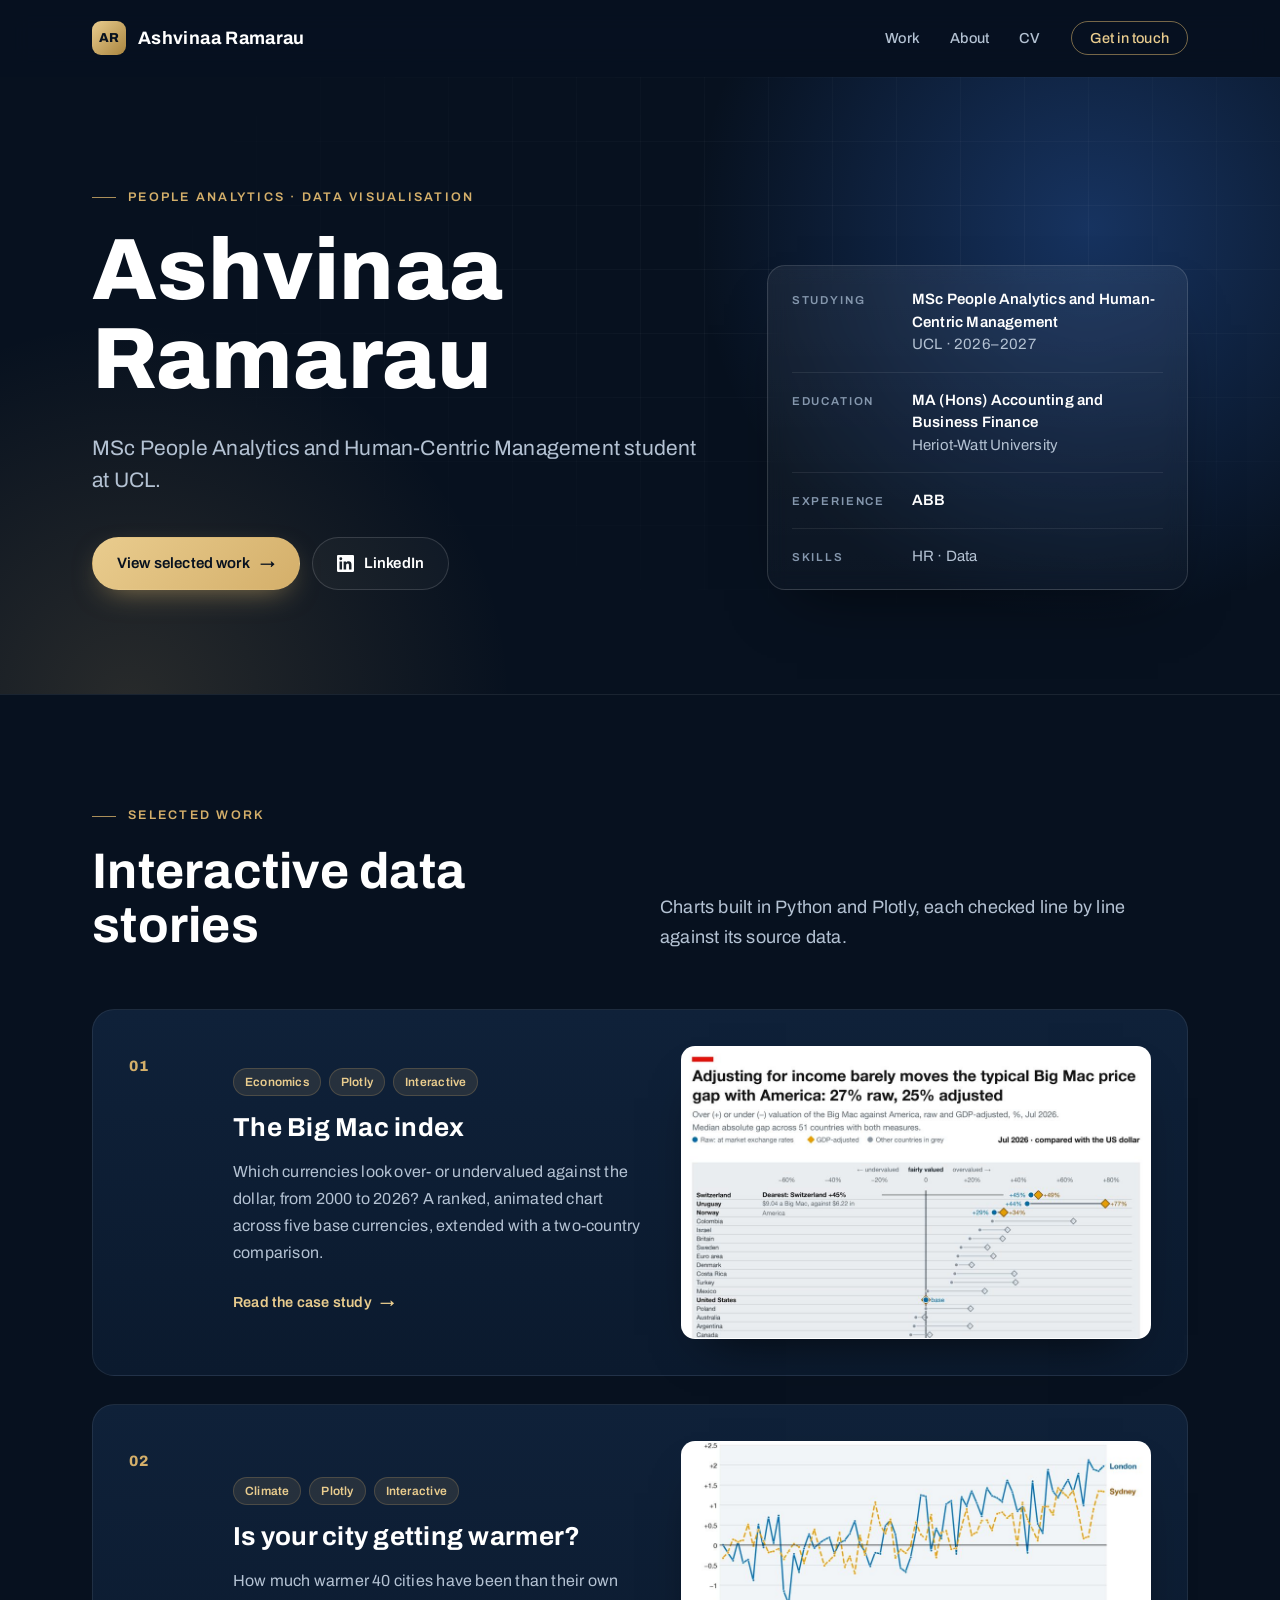
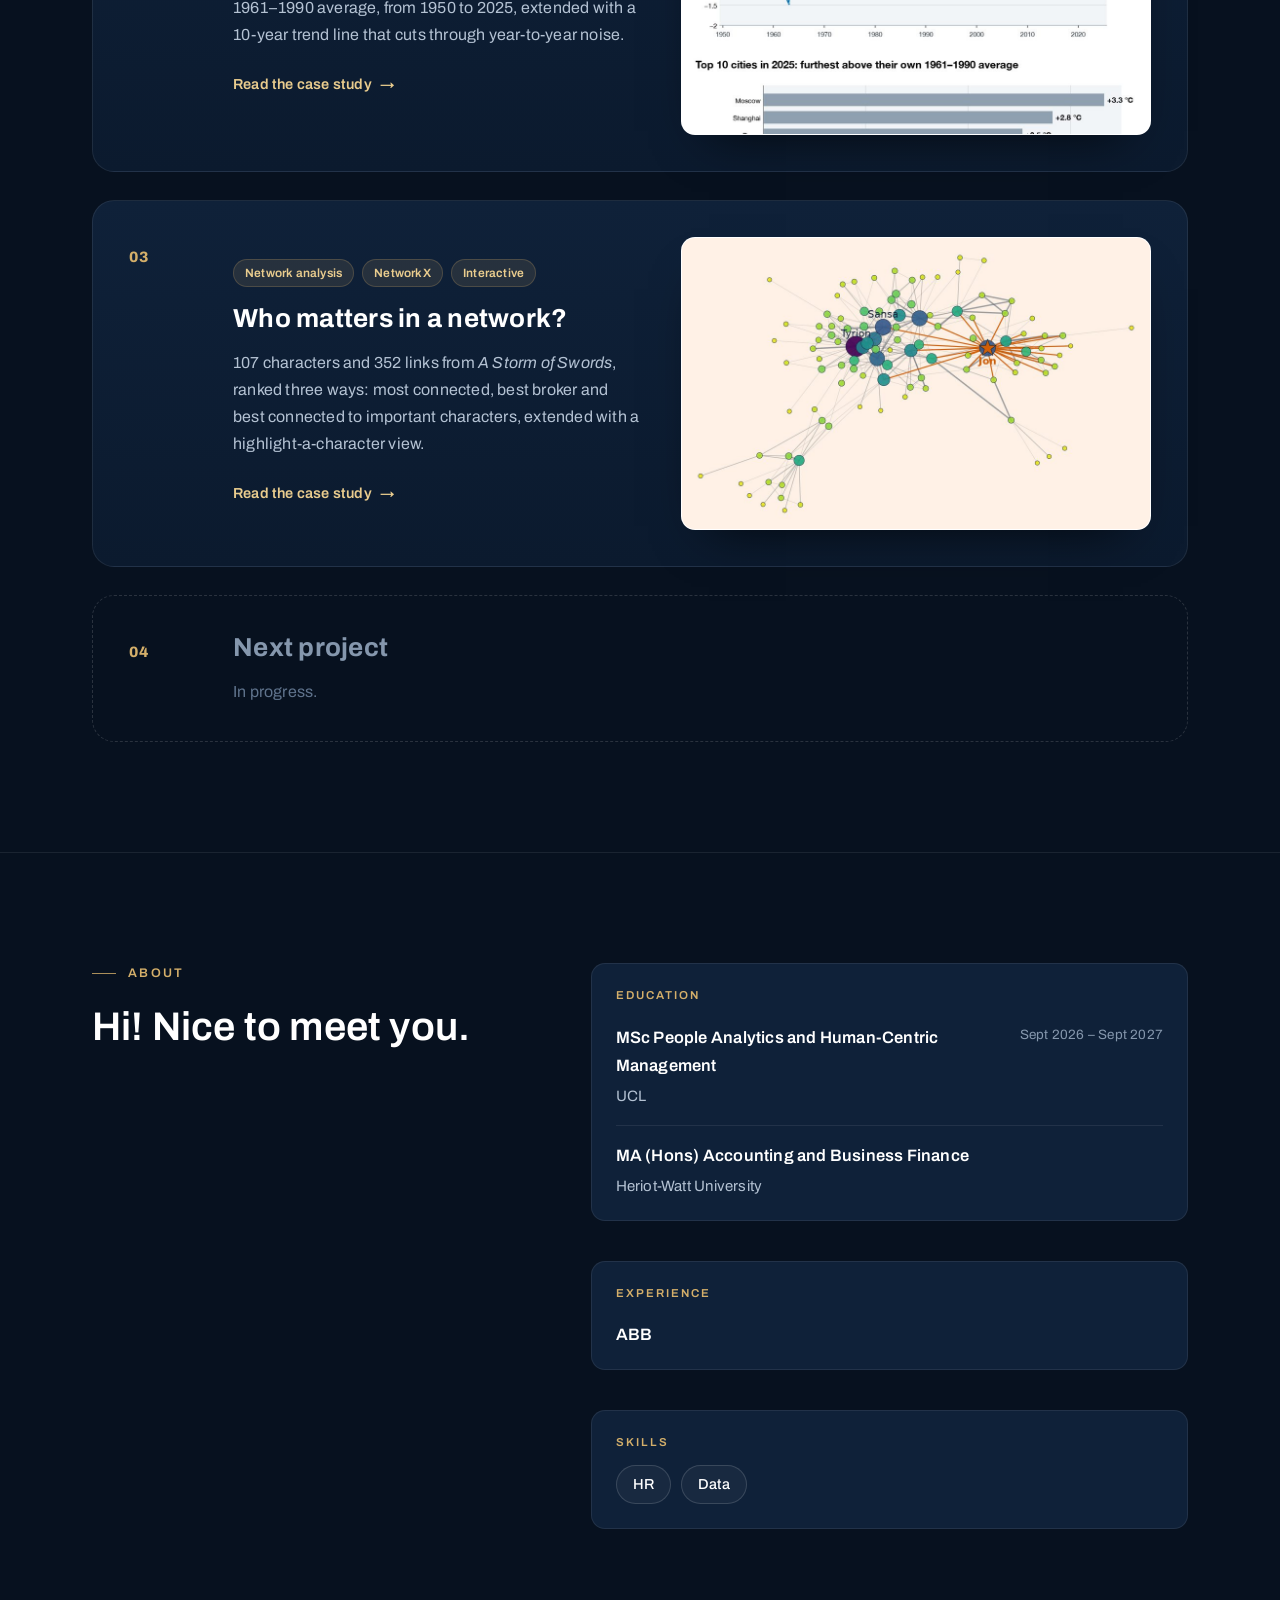
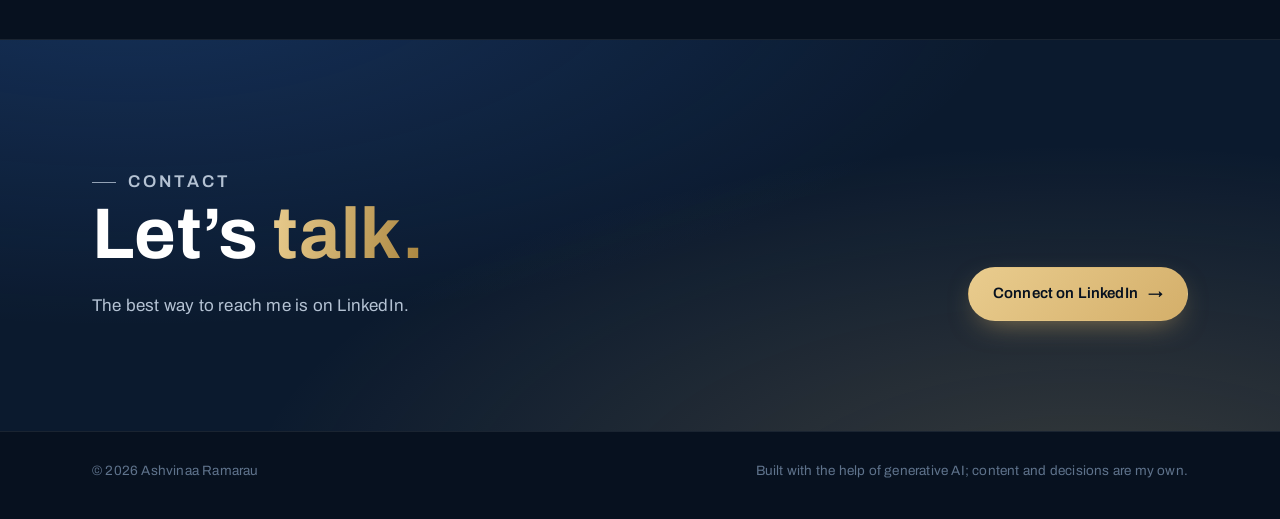
==== commit 7410e7e5: "Add project 03: network analysis (Network of Thrones) New case-study page with the interactive netwo" ====
--- a/index.html
+++ b/index.html
@@ -108,8 +108,18 @@
           </div>
           <a class="shot" href="projects/city-temperature.html" tabindex="-1" aria-hidden="true"><img src="images/city-thumb.jpg" width="960" height="600" alt="" loading="lazy"></a>
         </li>
+        <li class="work-item reveal">
+          <span class="num">03</span>
+          <div>
+            <ul class="tags"><li>Network analysis</li><li>NetworkX</li><li>Interactive</li></ul>
+            <h3><a href="projects/network-of-thrones.html">Who matters in a network?</a></h3>
+            <p>107 characters and 352 links from <i>A Storm of Swords</i>, ranked three ways: most connected, best broker and best connected to important characters, extended with a highlight-a-character view.</p>
+            <a class="more" href="projects/network-of-thrones.html">Read the case study <span class="arrow" aria-hidden="true">&rarr;</span></a>
+          </div>
+          <a class="shot" href="projects/network-of-thrones.html" tabindex="-1" aria-hidden="true"><img src="images/network-thumb.jpg" width="960" height="600" alt="" loading="lazy"></a>
+        </li>
         <li class="work-item soon reveal">
-          <span class="num">03</span>
+          <span class="num">04</span>
           <div>
             <h3>Next project</h3>
             <p style="margin-bottom:0">In progress.</p>
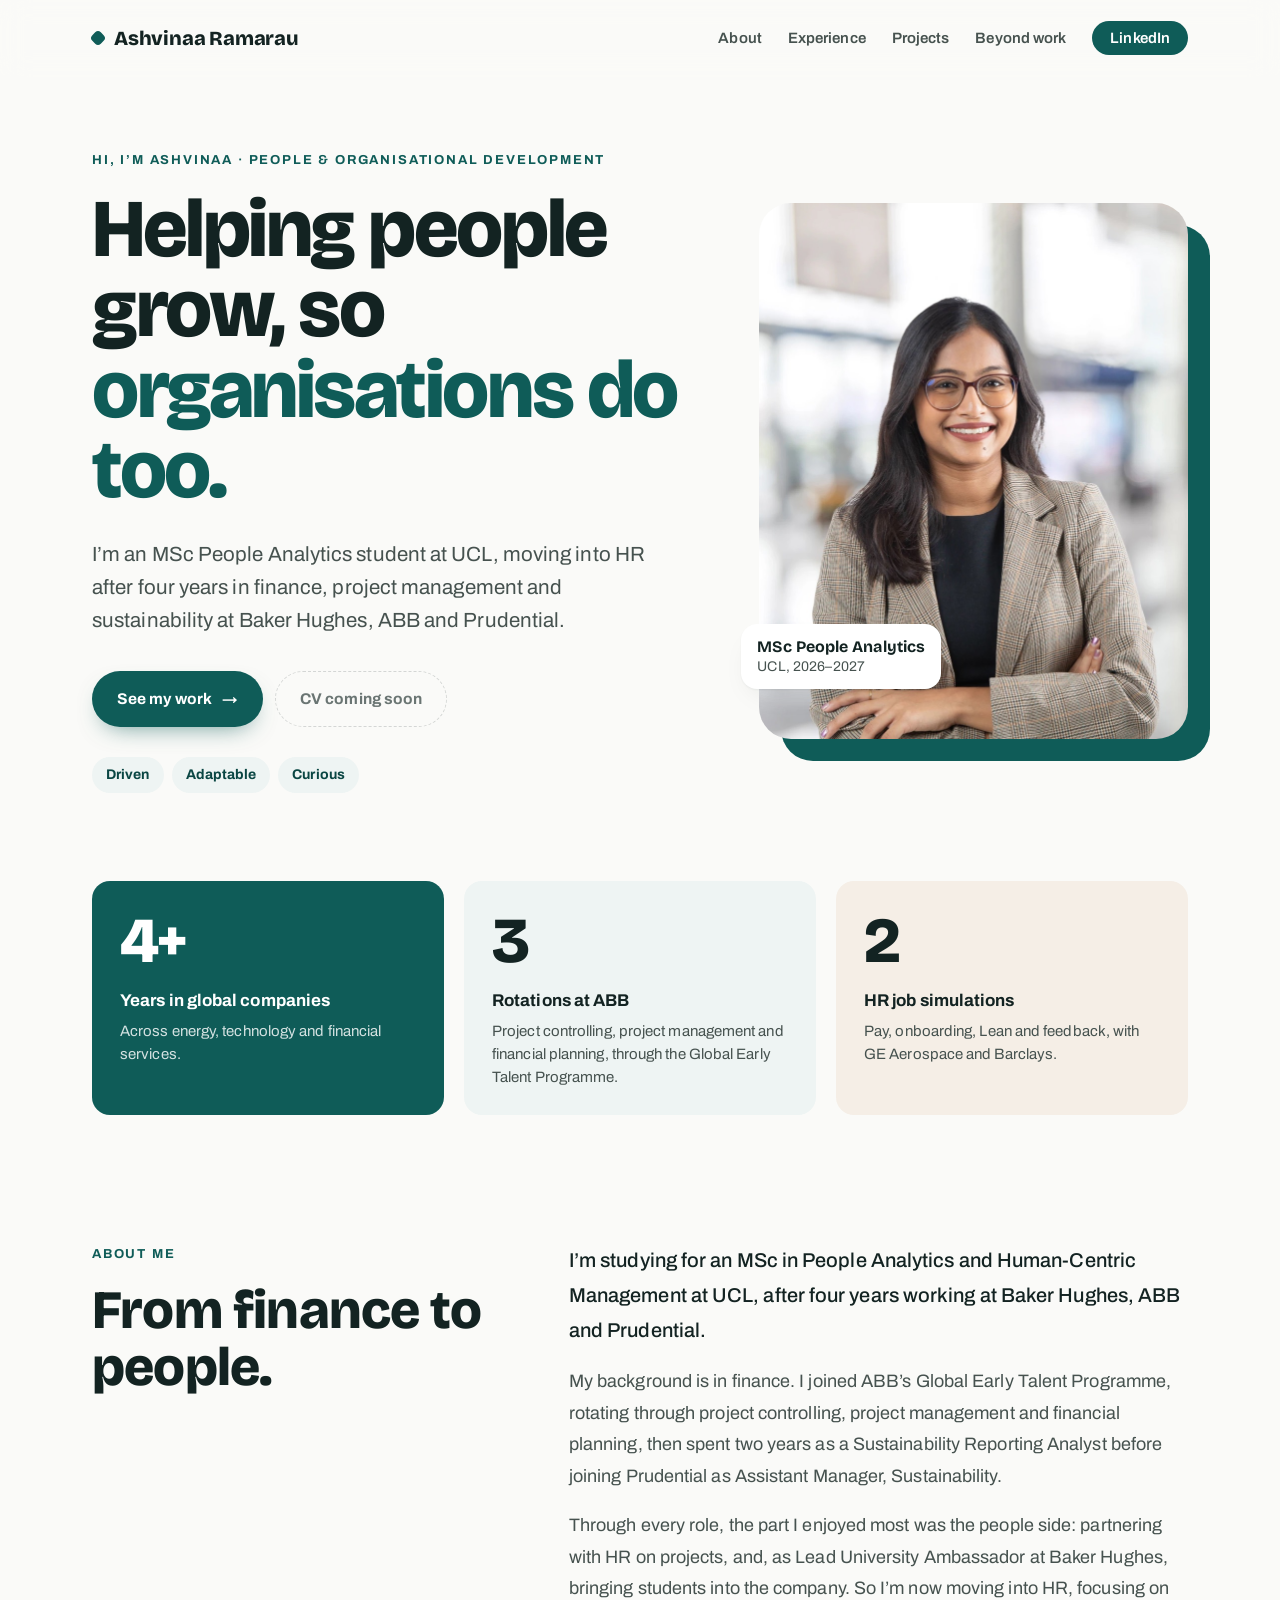
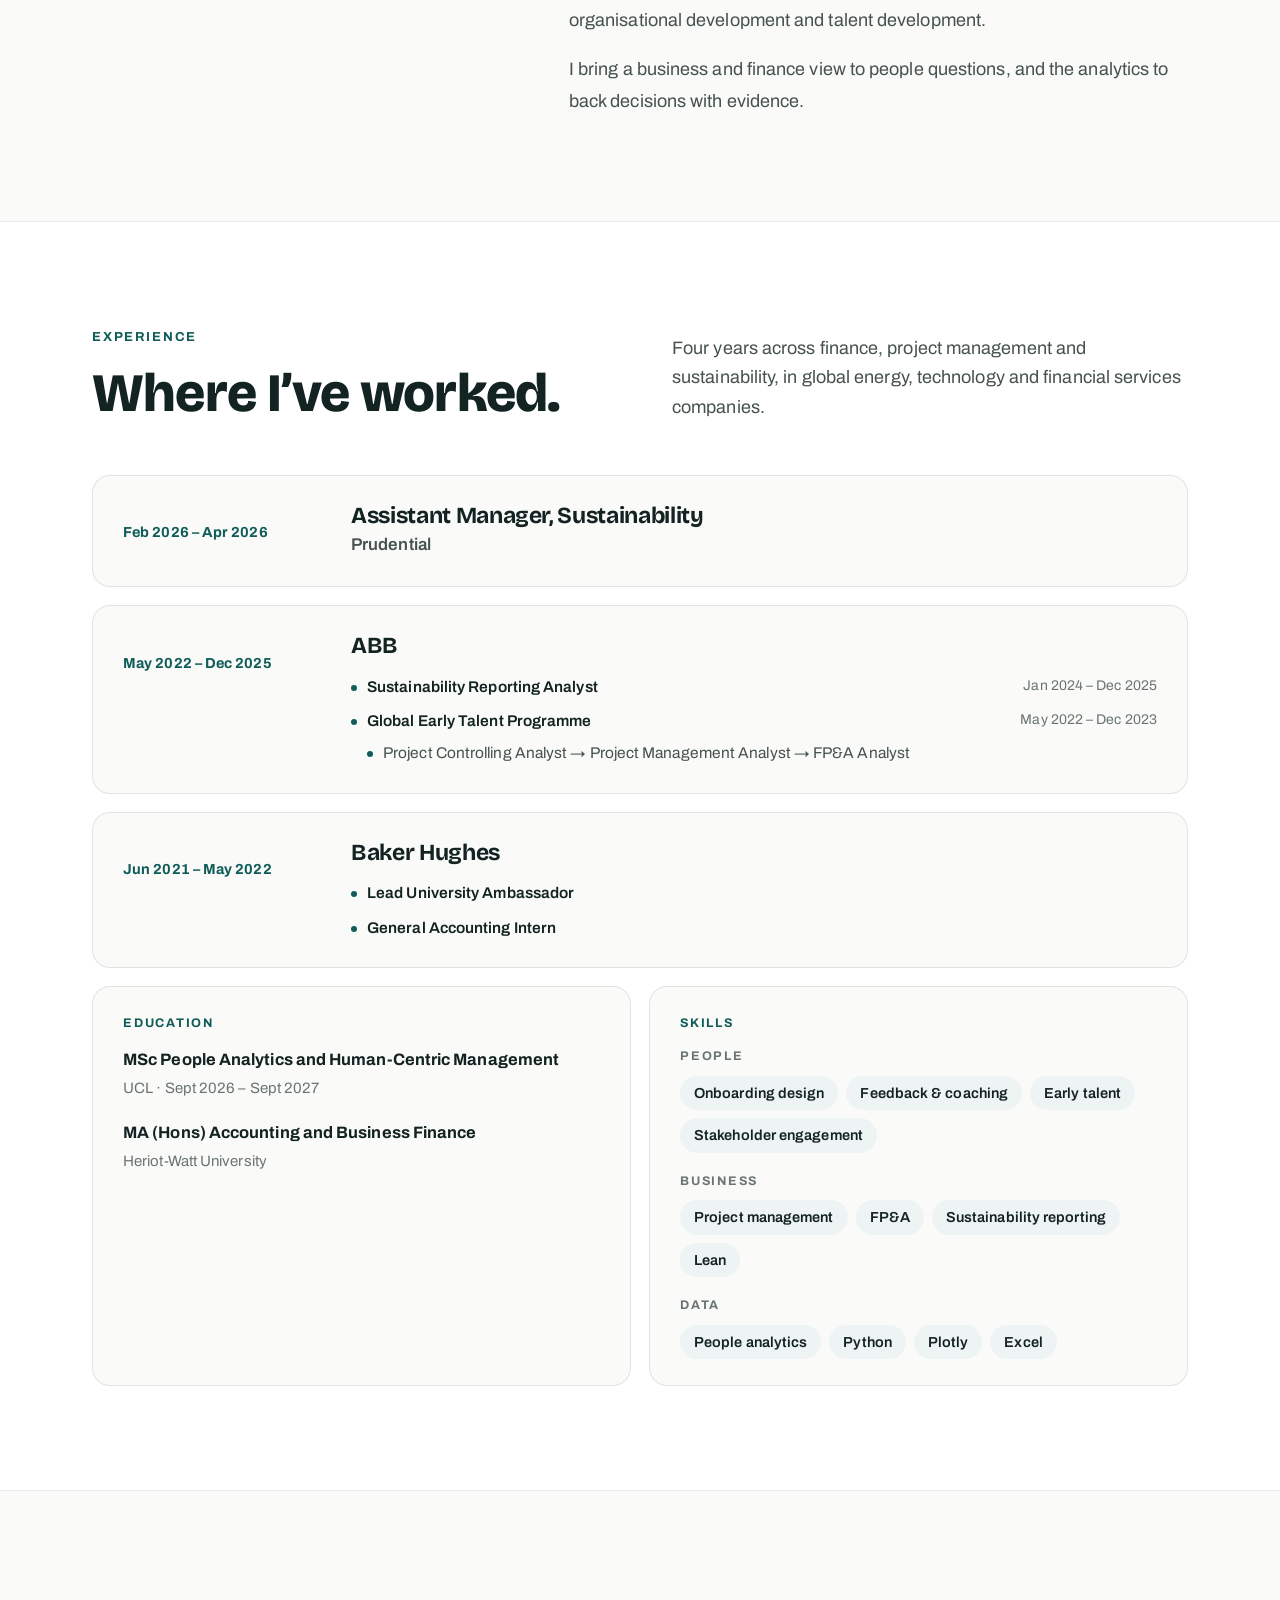
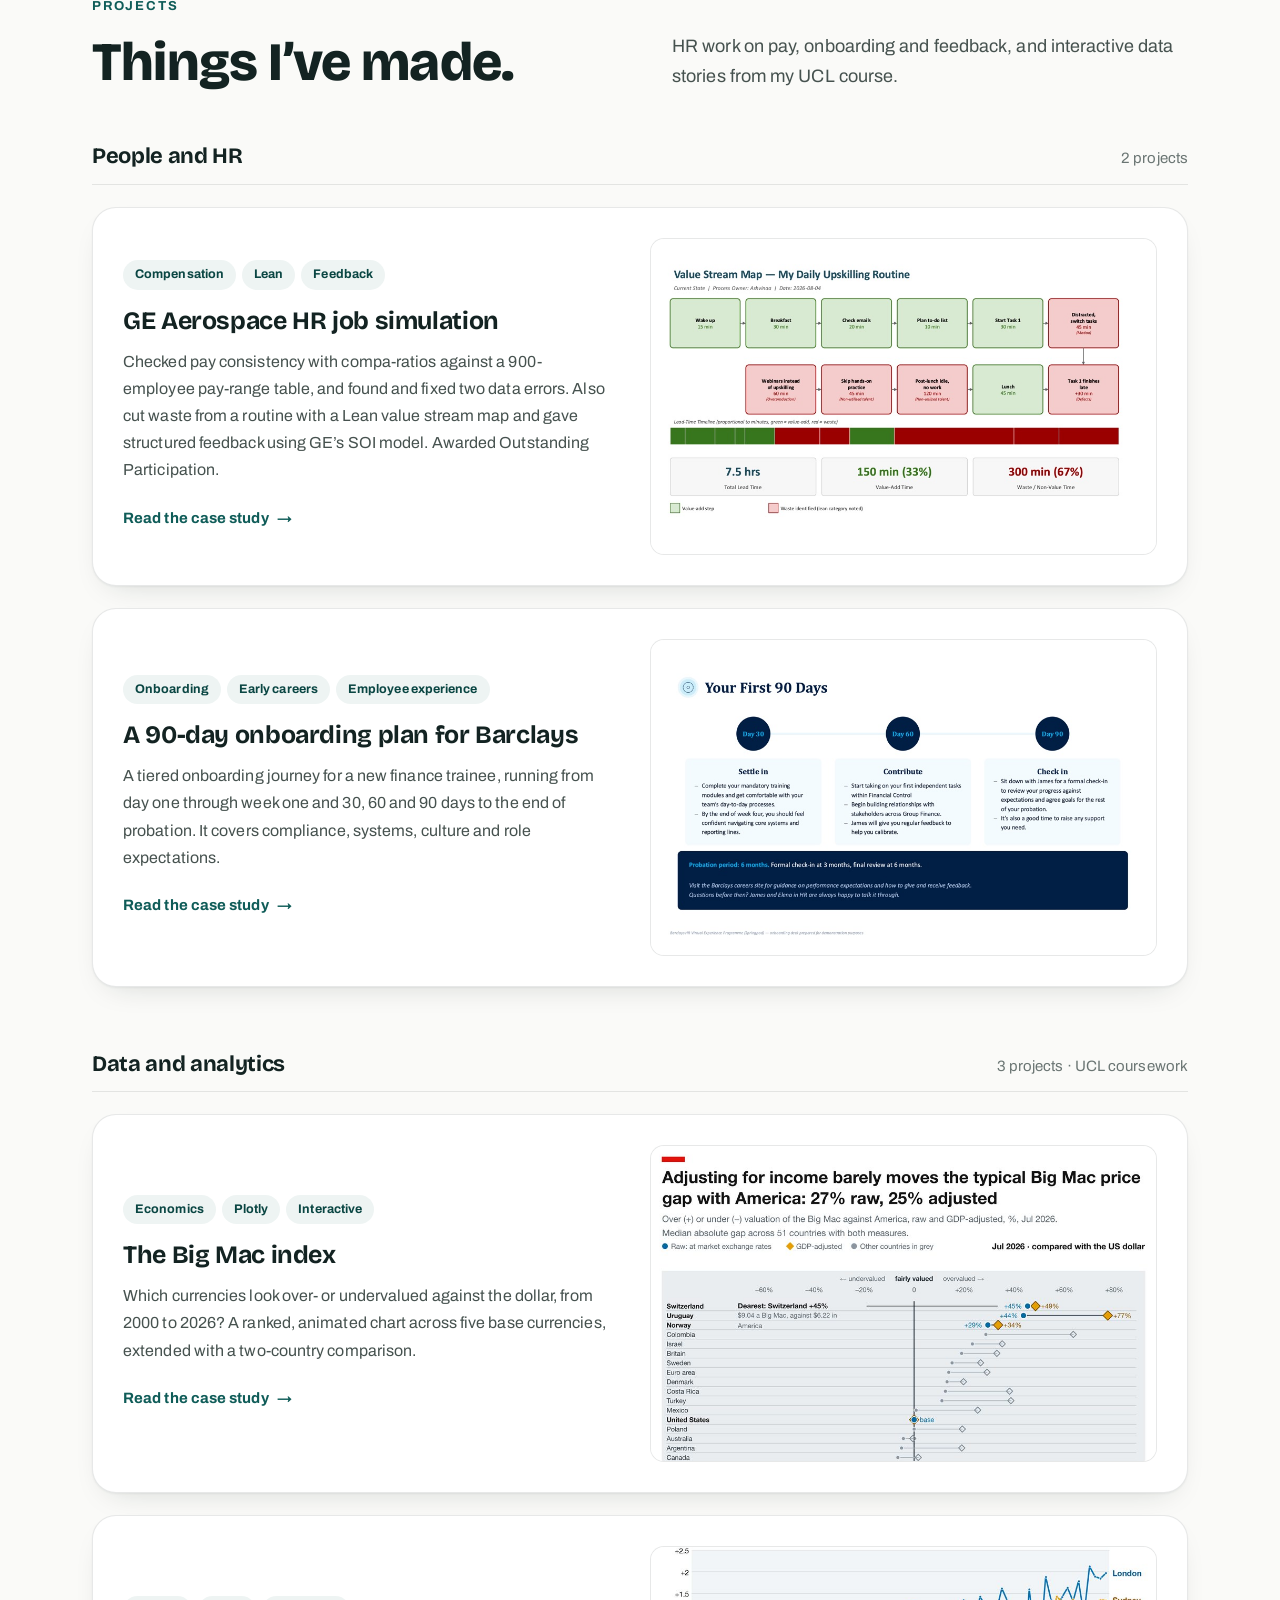
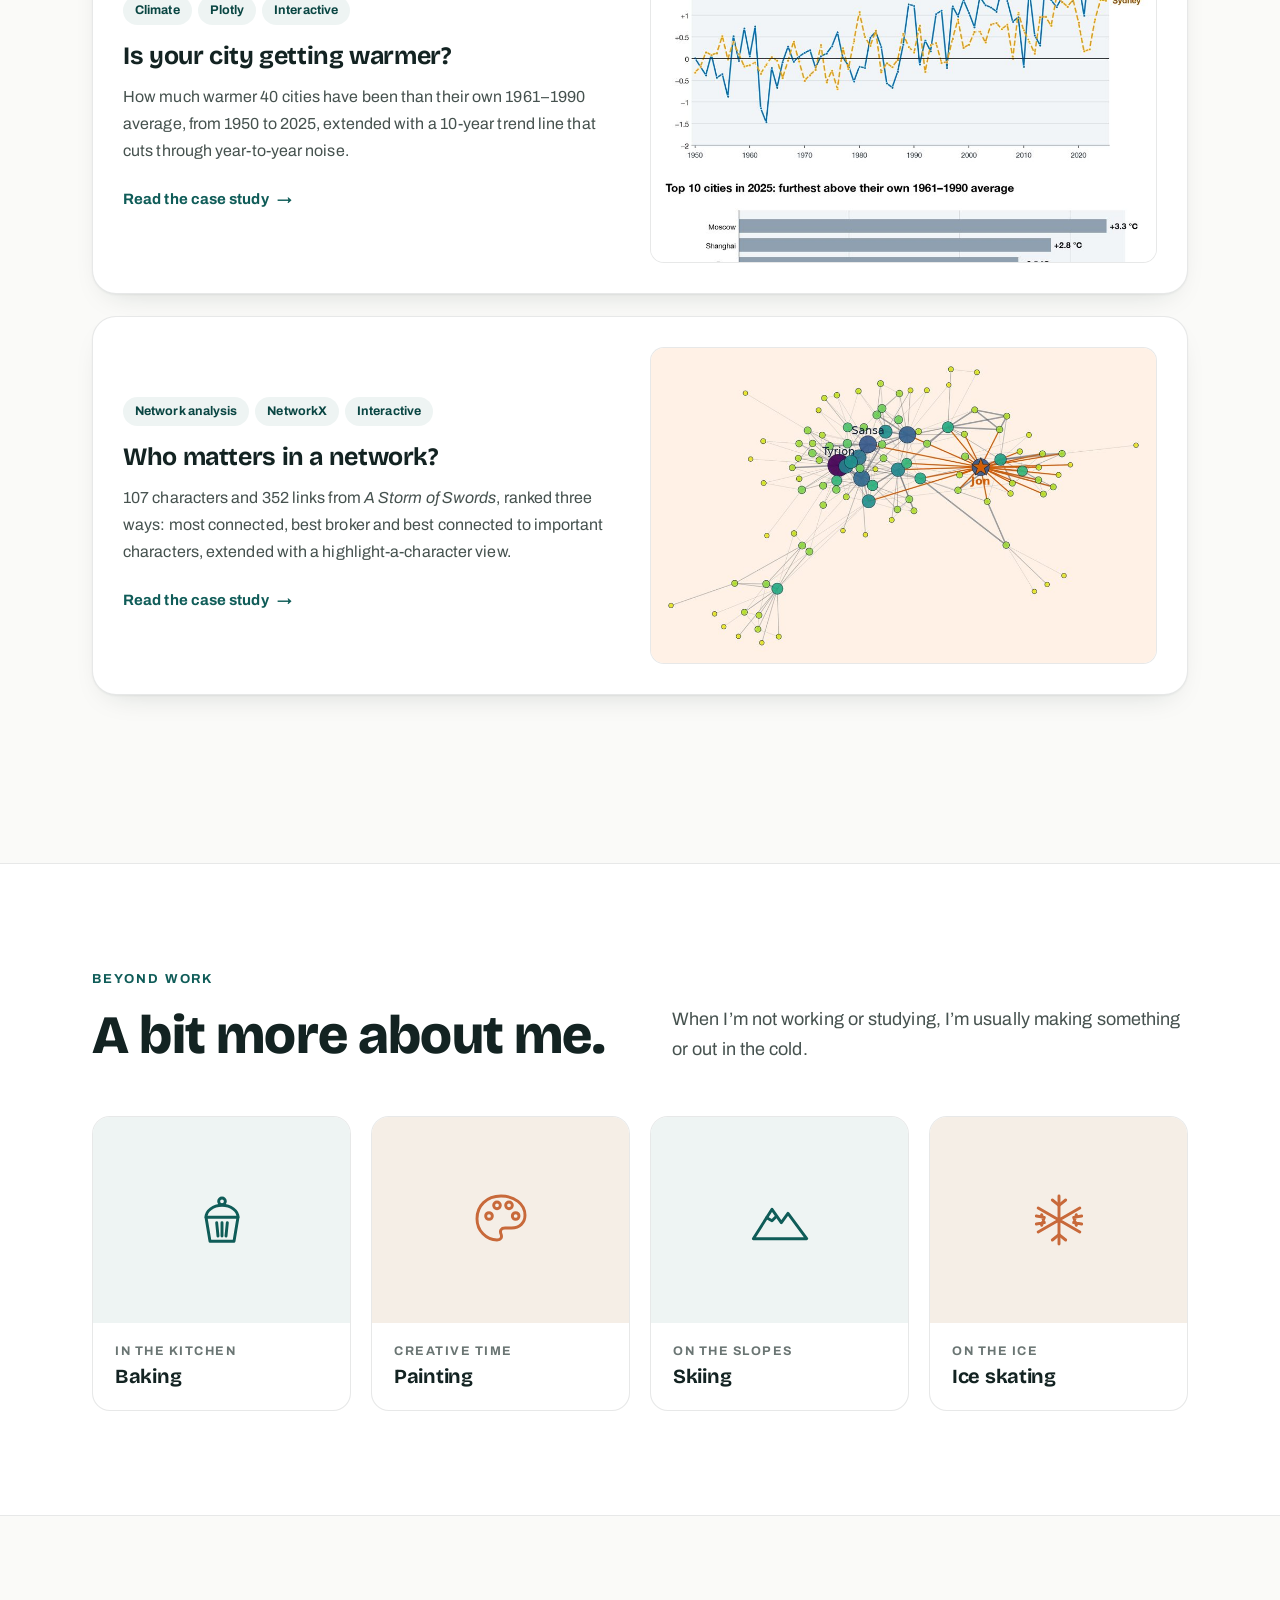
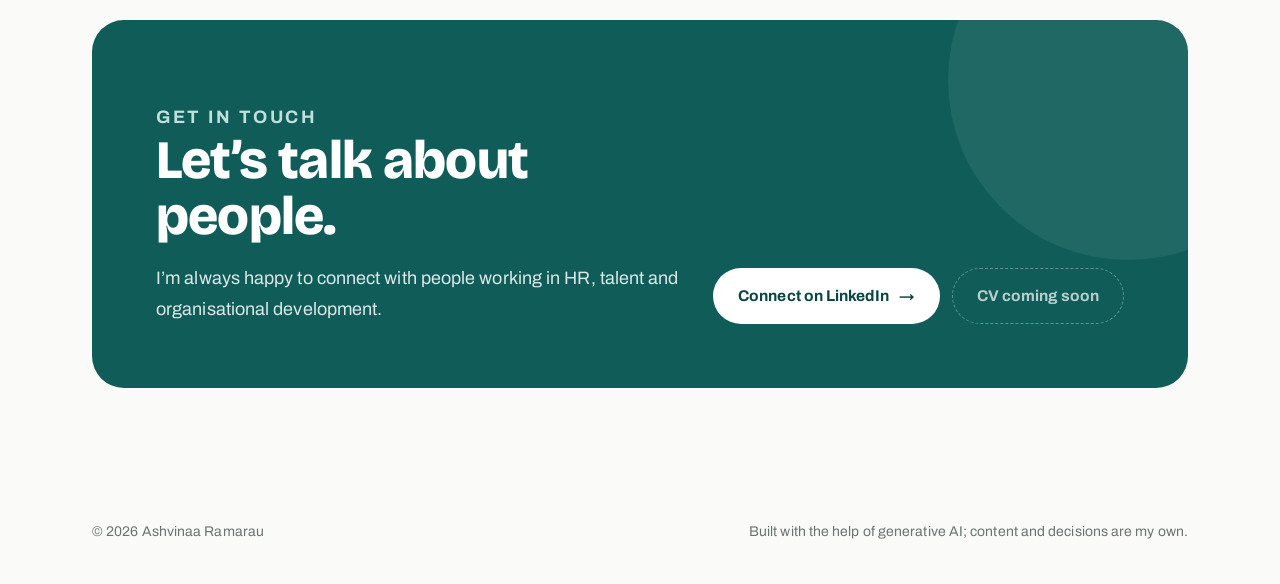
==== commit 2cc9b35b: "Redesign site as an HR career portfolio Light theme with deep teal accent and Bricolage Grotesque he" ====
--- a/index.html
+++ b/index.html
@@ -4,23 +4,23 @@
 <meta charset="utf-8">
 <meta name="google-site-verification" content="MxJHBTboGtS_F4X1zazysNuJwIkTlWqMrytEDGnxDxE" />
 <meta name="viewport" content="width=device-width, initial-scale=1">
-<meta name="theme-color" content="#07111F">
-<title>Ashvinaa Ramarau | Data visualisation portfolio</title>
-<meta name="description" content="Ashvinaa Ramarau, MSc People Analytics and Human-Centric Management student at UCL. Data visualisation portfolio.">
+<meta name="theme-color" content="#FAFAF8">
+<title>Ashvinaa Ramarau | People and organisational development</title>
+<meta name="description" content="Ashvinaa Ramarau, MSc People Analytics and Human-Centric Management student at UCL, moving into HR after four years at Baker Hughes, ABB and Prudential.">
 <link rel="canonical" href="https://ashvinaa26.github.io/">
 <link rel="icon" href="favicon.svg" type="image/svg+xml">
 <meta property="og:type" content="website">
-<meta property="og:title" content="Ashvinaa Ramarau | Data visualisation portfolio">
-<meta property="og:description" content="MSc People Analytics and Human-Centric Management student at UCL. Interactive charts built with Python and Plotly.">
+<meta property="og:title" content="Ashvinaa Ramarau | People and organisational development">
+<meta property="og:description" content="MSc People Analytics student at UCL moving into HR, with four years in finance, project management and sustainability at Baker Hughes, ABB and Prudential.">
 <meta property="og:url" content="https://ashvinaa26.github.io/">
 <meta property="og:image" content="https://ashvinaa26.github.io/images/share-card.jpg">
 <meta property="og:image:width" content="1200">
 <meta property="og:image:height" content="630">
-<meta property="og:image:alt" content="Ashvinaa Ramarau, MSc People Analytics and Human-Centric Management student at UCL, with a preview of the Big Mac index chart">
+<meta property="og:image:alt" content="Ashvinaa Ramarau, MSc People Analytics and Human-Centric Management student at UCL">
 <meta name="twitter:card" content="summary_large_image">
 <link rel="preconnect" href="https://fonts.googleapis.com">
 <link rel="preconnect" href="https://fonts.gstatic.com" crossorigin>
-<link href="https://fonts.googleapis.com/css2?family=Archivo:wght@400;500;600;700;800&display=swap" rel="stylesheet">
+<link href="https://fonts.googleapis.com/css2?family=Archivo:wght@400;500;600;700&family=Bricolage+Grotesque:opsz,wght@12..96,600..800&display=swap" rel="stylesheet">
 <link rel="stylesheet" href="assets/site.css">
 <script>document.documentElement.classList.remove('no-js');</script>
 <!-- Structured data: tells search engines who this site is about (only facts shown on the page) -->
@@ -30,10 +30,15 @@
   "@type": "Person",
   "name": "Ashvinaa Ramarau",
   "url": "https://ashvinaa26.github.io/",
-  "description": "MSc People Analytics and Human-Centric Management student at UCL",
+  "description": "MSc People Analytics and Human-Centric Management student at UCL, moving into HR with a focus on organisational and talent development",
   "affiliation": {"@type": "CollegeOrUniversity", "name": "UCL"},
-  "alumniOf": {"@type": "CollegeOrUniversity", "name": "Heriot-Watt University"},
-  "knowsAbout": ["HR", "Data", "Data visualisation"],
+  "alumniOf": [
+    {"@type": "CollegeOrUniversity", "name": "Heriot-Watt University"},
+    {"@type": "Organization", "name": "ABB"},
+    {"@type": "Organization", "name": "Baker Hughes"},
+    {"@type": "Organization", "name": "Prudential"}
+  ],
+  "knowsAbout": ["Organisational development", "Talent development", "People analytics", "Sustainability reporting", "Project management", "Financial planning and analysis"],
   "sameAs": ["https://www.linkedin.com/in/ashvinaa-ramarau/"]
 }
 </script>
@@ -45,51 +50,161 @@
   <div class="wrap">
     <a class="brand" href="#top">Ashvinaa Ramarau</a>
     <ul>
-      <li><a href="#work">Work</a></li>
       <li><a href="#about">About</a></li>
-      <li><a href="#cv">CV</a></li>
-      <li><a class="nav-cta" href="#contact">Get in touch</a></li>
+      <li><a href="#experience">Experience</a></li>
+      <li><a href="#projects">Projects</a></li>
+      <li><a href="#beyond">Beyond work</a></li>
+      <li><a class="nav-cta" href="https://www.linkedin.com/in/ashvinaa-ramarau/">LinkedIn</a></li>
     </ul>
   </div>
 </nav>
 
 <header class="intro" id="top">
-  <div class="grid-bg" aria-hidden="true"></div>
   <div class="wrap">
     <div class="reveal">
-      <p class="eyebrow">People analytics &middot; Data visualisation</p>
-      <h1>Ashvinaa Ramarau</h1>
-      <p class="headline">MSc People Analytics and Human-Centric Management student at UCL.</p>
+      <p class="eyebrow">Hi, I&rsquo;m Ashvinaa &middot; People &amp; organisational development</p>
+      <h1>Helping people grow, so <em>organisations do too.</em></h1>
+      <p class="headline">I&rsquo;m an MSc People Analytics student at UCL, moving into HR after four years in finance, project management and sustainability at Baker Hughes, ABB and Prudential.</p>
       <div class="actions">
-        <a class="btn btn-primary" href="#work">View selected work <span class="arrow" aria-hidden="true">&rarr;</span></a>
-        <a class="btn btn-ghost" href="https://www.linkedin.com/in/ashvinaa-ramarau/">
-          <svg viewBox="0 0 24 24" aria-hidden="true" fill="currentColor"><path d="M20.45 20.45h-3.56v-5.57c0-1.33-.02-3.04-1.85-3.04-1.85 0-2.14 1.45-2.14 2.94v5.67H9.35V9h3.41v1.56h.05c.48-.9 1.64-1.85 3.37-1.85 3.6 0 4.27 2.37 4.27 5.46v6.28zM5.34 7.43a2.06 2.06 0 1 1 0-4.13 2.06 2.06 0 0 1 0 4.13zM7.12 20.45H3.56V9h3.56v11.45zM22.22 0H1.77C.79 0 0 .77 0 1.73v20.54C0 23.23.79 24 1.77 24h20.45c.98 0 1.78-.77 1.78-1.73V1.73C24 .77 23.2 0 22.22 0z"/></svg>
-          LinkedIn</a>
-      </div>
-    </div>
-    <ul class="glance reveal" aria-label="At a glance">
-      <li><span class="k">Studying</span><span class="v"><b>MSc People Analytics and Human-Centric Management</b>UCL &middot; 2026&ndash;2027</span></li>
-      <li><span class="k">Education</span><span class="v"><b>MA (Hons) Accounting and Business Finance</b>Heriot-Watt University</span></li>
-      <li><span class="k">Experience</span><span class="v"><b>ABB</b></span></li>
-      <li><span class="k">Skills</span><span class="v">HR &middot; Data</span></li>
-    </ul>
+        <a class="btn btn-primary" href="#projects">See my work <span class="arrow" aria-hidden="true">&rarr;</span></a>
+        <span class="btn btn-ghost is-soon" aria-disabled="true">CV coming soon</span>
+      </div>
+      <ul class="traits" aria-label="Three words that describe me">
+        <li>Driven</li><li>Adaptable</li><li>Curious</li>
+      </ul>
+    </div>
+    <div class="portrait reveal">
+      <div class="frame">
+        <img src="images/portrait.jpg" alt="Ashvinaa Ramarau, smiling, in a checked blazer" width="860" height="1075" fetchpriority="high">
+      </div>
+      <p class="badge"><b>MSc People Analytics</b>UCL, 2026&ndash;2027</p>
+    </div>
   </div>
 </header>
 
 <main id="main">
 
-  <section id="work" aria-labelledby="work-h">
+  <div class="impact">
+    <div class="wrap">
+      <ul class="reveal">
+        <li><span class="n">4+</span><span class="t">Years in global companies</span><span class="d">Across energy, technology and financial services.</span></li>
+        <li><span class="n">3</span><span class="t">Rotations at ABB</span><span class="d">Project controlling, project management and financial planning, through the Global Early Talent Programme.</span></li>
+        <li><span class="n">2</span><span class="t">HR job simulations</span><span class="d">Pay, onboarding, Lean and feedback, with GE Aerospace and Barclays.</span></li>
+      </ul>
+    </div>
+  </div>
+
+  <section id="about" aria-labelledby="about-h">
+    <div class="wrap">
+      <div class="about-grid">
+        <div class="reveal">
+          <p class="eyebrow">About me</p>
+          <h2 id="about-h">From finance to people.</h2>
+        </div>
+        <div class="story reveal">
+          <p>I&rsquo;m studying for an MSc in People Analytics and Human-Centric Management at UCL, after four years working at Baker Hughes, ABB and Prudential.</p>
+          <p>My background is in finance. I joined ABB&rsquo;s Global Early Talent Programme, rotating through project controlling, project management and financial planning, then spent two years as a Sustainability Reporting Analyst before joining Prudential as Assistant Manager, Sustainability.</p>
+          <p>Through every role, the part I enjoyed most was the people side: partnering with HR on projects, and, as Lead University Ambassador at Baker Hughes, bringing students into the company. So I&rsquo;m now moving into HR, focusing on organisational development and talent development.</p>
+          <p>I bring a business and finance view to people questions, and the analytics to back decisions with evidence.</p>
+        </div>
+      </div>
+    </div>
+  </section>
+
+  <section id="experience" class="alt" aria-labelledby="exp-h">
     <div class="wrap">
       <div class="sec-head reveal">
         <div>
-          <p class="eyebrow">Selected work</p>
-          <h2 id="work-h">Interactive data stories</h2>
-        </div>
-        <p class="lead">Charts built in Python and Plotly, each checked line by line against its source data.</p>
-      </div>
+          <p class="eyebrow">Experience</p>
+          <h2 id="exp-h">Where I&rsquo;ve worked.</h2>
+        </div>
+        <p class="lead">Four years across finance, project management and sustainability, in global energy, technology and financial services companies.</p>
+      </div>
+      <ol class="xp" id="cv">
+        <li class="reveal">
+          <p class="when">Feb 2026 &ndash; Apr 2026</p>
+          <div>
+            <h3>Assistant Manager, Sustainability</h3>
+            <p class="org">Prudential</p>
+          </div>
+        </li>
+        <li class="reveal">
+          <p class="when">May 2022 &ndash; Dec 2025</p>
+          <div>
+            <h3>ABB</h3>
+            <ul class="roles">
+              <li><b>Sustainability Reporting Analyst</b><span>Jan 2024 &ndash; Dec 2025</span></li>
+              <li><b>Global Early Talent Programme</b><span>May 2022 &ndash; Dec 2023</span>
+                <ul><li>Project Controlling Analyst &rarr; Project Management Analyst &rarr; FP&amp;A Analyst</li></ul>
+              </li>
+            </ul>
+          </div>
+        </li>
+        <li class="reveal">
+          <p class="when">Jun 2021 &ndash; May 2022</p>
+          <div>
+            <h3>Baker Hughes</h3>
+            <ul class="roles">
+              <li><b>Lead University Ambassador</b></li>
+              <li><b>General Accounting Intern</b></li>
+            </ul>
+          </div>
+        </li>
+      </ol>
+      <div class="edu-skills">
+        <div class="panel reveal">
+          <h4>Education</h4>
+          <p class="edu"><b>MSc People Analytics and Human-Centric Management</b><span>UCL &middot; Sept 2026 &ndash; Sept 2027</span></p>
+          <p class="edu"><b>MA (Hons) Accounting and Business Finance</b><span>Heriot-Watt University</span></p>
+        </div>
+        <div class="panel reveal" id="skills">
+          <h4>Skills</h4>
+          <p class="skill-k">People</p>
+          <ul class="skills"><li>Onboarding design</li><li>Feedback &amp; coaching</li><li>Early talent</li><li>Stakeholder engagement</li></ul>
+          <p class="skill-k">Business</p>
+          <ul class="skills"><li>Project management</li><li>FP&amp;A</li><li>Sustainability reporting</li><li>Lean</li></ul>
+          <p class="skill-k">Data</p>
+          <ul class="skills"><li>People analytics</li><li>Python</li><li>Plotly</li><li>Excel</li></ul>
+        </div>
+      </div>
+    </div>
+  </section>
+
+  <section id="projects" aria-labelledby="projects-h">
+    <div class="wrap">
+      <div class="sec-head reveal">
+        <div>
+          <p class="eyebrow">Projects</p>
+          <h2 id="projects-h">Things I&rsquo;ve made.</h2>
+        </div>
+        <p class="lead">HR work on pay, onboarding and feedback, and interactive data stories from my UCL course.</p>
+      </div>
+
+      <div class="sub-head reveal" id="people"><h3>People and HR</h3><p>2 projects</p></div>
       <ol class="work">
         <li class="work-item reveal">
-          <span class="num">01</span>
+          <div>
+            <ul class="tags"><li>Compensation</li><li>Lean</li><li>Feedback</li></ul>
+            <h3><a href="projects/ge-hr-simulation.html">GE Aerospace HR job simulation</a></h3>
+            <p>Checked pay consistency with compa-ratios against a 900-employee pay-range table, and found and fixed two data errors. Also cut waste from a routine with a Lean value stream map and gave structured feedback using GE&rsquo;s SOI model. Awarded Outstanding Participation.</p>
+            <a class="more" href="projects/ge-hr-simulation.html">Read the case study <span class="arrow" aria-hidden="true">&rarr;</span></a>
+          </div>
+          <a class="shot" href="projects/ge-hr-simulation.html" tabindex="-1" aria-hidden="true"><img src="images/ge-thumb.jpg" width="960" height="600" alt="" loading="lazy"></a>
+        </li>
+        <li class="work-item reveal">
+          <div>
+            <ul class="tags"><li>Onboarding</li><li>Early careers</li><li>Employee experience</li></ul>
+            <h3><a href="projects/barclays-onboarding.html">A 90-day onboarding plan for Barclays</a></h3>
+            <p>A tiered onboarding journey for a new finance trainee, running from day one through week one and 30, 60 and 90 days to the end of probation. It covers compliance, systems, culture and role expectations.</p>
+            <a class="more" href="projects/barclays-onboarding.html">Read the case study <span class="arrow" aria-hidden="true">&rarr;</span></a>
+          </div>
+          <a class="shot" href="projects/barclays-onboarding.html" tabindex="-1" aria-hidden="true"><img src="images/barclays-thumb.jpg" width="960" height="600" alt="" loading="lazy"></a>
+        </li>
+      </ol>
+
+      <div class="sub-head reveal" id="work"><h3>Data and analytics</h3><p>3 projects &middot; UCL coursework</p></div>
+      <ol class="work">
+        <li class="work-item reveal">
           <div>
             <ul class="tags"><li>Economics</li><li>Plotly</li><li>Interactive</li></ul>
             <h3><a href="projects/big-mac-index.html">The Big Mac index</a></h3>
@@ -99,7 +214,6 @@
           <a class="shot" href="projects/big-mac-index.html" tabindex="-1" aria-hidden="true"><img src="images/bigmac-thumb.jpg" width="960" height="600" alt="" loading="lazy"></a>
         </li>
         <li class="work-item reveal">
-          <span class="num">02</span>
           <div>
             <ul class="tags"><li>Climate</li><li>Plotly</li><li>Interactive</li></ul>
             <h3><a href="projects/city-temperature.html">Is your city getting warmer?</a></h3>
@@ -109,7 +223,6 @@
           <a class="shot" href="projects/city-temperature.html" tabindex="-1" aria-hidden="true"><img src="images/city-thumb.jpg" width="960" height="600" alt="" loading="lazy"></a>
         </li>
         <li class="work-item reveal">
-          <span class="num">03</span>
           <div>
             <ul class="tags"><li>Network analysis</li><li>NetworkX</li><li>Interactive</li></ul>
             <h3><a href="projects/network-of-thrones.html">Who matters in a network?</a></h3>
@@ -118,51 +231,41 @@
           </div>
           <a class="shot" href="projects/network-of-thrones.html" tabindex="-1" aria-hidden="true"><img src="images/network-thumb.jpg" width="960" height="600" alt="" loading="lazy"></a>
         </li>
-        <li class="work-item soon reveal">
-          <span class="num">04</span>
-          <div>
-            <h3>Next project</h3>
-            <p style="margin-bottom:0">In progress.</p>
-          </div>
-        </li>
       </ol>
     </div>
   </section>
 
-  <section id="about" aria-labelledby="about-h">
-    <div class="wrap">
-      <div class="about-grid">
-        <div class="reveal">
-          <p class="eyebrow" id="about-h">About</p>
-          <p class="bio">Hi! Nice to meet you.</p>
-        </div>
-        <div class="reveal" id="cv">
-          <div class="cv-group">
-            <h4>Education</h4>
-            <div class="cv-row"><span class="what">MSc People Analytics and Human-Centric Management</span><span class="where">UCL</span><span class="when">Sept 2026 &ndash; Sept 2027</span></div>
-            <div class="cv-row"><span class="what">MA (Hons) Accounting and Business Finance</span><span class="where">Heriot-Watt University</span></div>
-          </div>
-          <div class="cv-group">
-            <h4>Experience</h4>
-            <div class="cv-row"><span class="what">ABB</span></div>
-          </div>
-          <div class="cv-group">
-            <h4>Skills</h4>
-            <ul class="skills"><li>HR</li><li>Data</li></ul>
-          </div>
-        </div>
-      </div>
+  <section id="beyond" class="alt" aria-labelledby="beyond-h">
+    <div class="wrap">
+      <div class="sec-head reveal">
+        <div>
+          <p class="eyebrow">Beyond work</p>
+          <h2 id="beyond-h">A bit more about me.</h2>
+        </div>
+        <p class="lead">When I&rsquo;m not working or studying, I&rsquo;m usually making something or out in the cold.</p>
+      </div>
+      <ul class="beyond">
+        <li class="reveal"><div class="pic"><svg viewBox="0 0 48 48" aria-hidden="true" fill="none" stroke="currentColor" stroke-width="2.2" stroke-linecap="round" stroke-linejoin="round"><path d="M12 22h24l-3 18H15z"/><path d="M12 22a12 9 0 0 1 24 0"/><path d="M20 26l1 10M28 26l-1 10M24 26v10"/><circle cx="24" cy="10" r="2.5"/></svg></div><div class="txt"><p class="kicker">In the kitchen</p><h3>Baking</h3></div></li>
+        <li class="reveal"><div class="pic"><svg viewBox="0 0 48 48" aria-hidden="true" fill="none" stroke="currentColor" stroke-width="2.2" stroke-linecap="round" stroke-linejoin="round"><path d="M24 6C13 6 6 13.5 6 23c0 9 7 16 15 16 3 0 4-2 3-4.5s0-4.5 3-4.5h5c6 0 10-4 10-9.5C42 12 34 6 24 6z"/><circle cx="15" cy="21" r="2.5"/><circle cx="21" cy="13" r="2.5"/><circle cx="30" cy="13" r="2.5"/><circle cx="35" cy="21" r="2.5"/></svg></div><div class="txt"><p class="kicker">Creative time</p><h3>Painting</h3></div></li>
+        <li class="reveal"><div class="pic"><svg viewBox="0 0 48 48" aria-hidden="true" fill="none" stroke="currentColor" stroke-width="2.2" stroke-linecap="round" stroke-linejoin="round"><path d="M4 38l14-22 7 10 5-7 14 19z"/><path d="M14 22.3l4 2.2 3-3"/></svg></div><div class="txt"><p class="kicker">On the slopes</p><h3>Skiing</h3></div></li>
+        <li class="reveal"><div class="pic"><svg viewBox="0 0 48 48" aria-hidden="true" fill="none" stroke="currentColor" stroke-width="2.2" stroke-linecap="round" stroke-linejoin="round"><path d="M24 6v36M8.4 15l31.2 18M8.4 33l31.2-18"/><path d="M19 9l5 4 5-4M19 39l5-4 5 4M7 21l6 1-2 6M41 27l-6-1 2-6M7 27l6-1-2-6M41 21l-6 1 2 6"/></svg></div><div class="txt"><p class="kicker">On the ice</p><h3>Ice skating</h3></div></li>
+      </ul>
     </div>
   </section>
 
   <section id="contact" class="contact" aria-labelledby="contact-h">
     <div class="wrap">
-      <div class="reveal">
-        <p class="eyebrow">Contact</p>
-        <h2 id="contact-h">Let&rsquo;s <em>talk.</em></h2>
-        <p>The best way to reach me is on LinkedIn.</p>
-      </div>
-      <a class="btn btn-primary reveal" href="https://www.linkedin.com/in/ashvinaa-ramarau/">Connect on LinkedIn <span class="arrow" aria-hidden="true">&rarr;</span></a>
+      <div class="box reveal">
+        <div>
+          <p class="eyebrow">Get in touch</p>
+          <h2 id="contact-h">Let&rsquo;s talk about people.</h2>
+          <p>I&rsquo;m always happy to connect with people working in HR, talent and organisational development.</p>
+        </div>
+        <div class="actions">
+          <a class="btn btn-primary" href="https://www.linkedin.com/in/ashvinaa-ramarau/">Connect on LinkedIn <span class="arrow" aria-hidden="true">&rarr;</span></a>
+          <span class="btn btn-ghost is-soon" aria-disabled="true">CV coming soon</span>
+        </div>
+      </div>
     </div>
   </section>
 
--- a/assets/site.css
+++ b/assets/site.css
@@ -1,201 +1,267 @@
-/* Shared style for every page: dark navy and gold */
+/* Shared style for every page: light, deep teal accent, bold sans headings */
 :root{
-  color-scheme:dark;
-  --bg:#07111F; --bg-2:#0B1A2E; --surface:#0F2139; --surface-2:#132A47;
-  --text:#E8EEF6; --text-2:#B4C2D3; --muted:#8597AD; --faint:#5F738C;
-  --line:rgba(255,255,255,.08); --line-2:rgba(255,255,255,.14);
-  --gold:#D4AF6A; --gold-2:#E9CC8E; --gold-deep:#A9853F; --gold-tint:rgba(212,175,106,.12);
-  --blue:#3B82F6; --blue-soft:rgba(59,130,246,.18);
-  --head:"Archivo",-apple-system,BlinkMacSystemFont,"Segoe UI",Helvetica,Arial,sans-serif;
+  color-scheme:light;
+  --bg:#FAFAF8; --surface:#FFFFFF; --tint:#EEF4F3; --tint-2:#E0ECEA; --sand:#F5EEE6;
+  --text:#132322; --text-2:#46524F; --muted:#6A7573; --faint:#8C9694;
+  --line:rgba(19,35,34,.10); --line-2:rgba(19,35,34,.16);
+  --accent:#0F5C58; --accent-2:#0A4643; --accent-soft:#D3E6E3; --warm:#C8693A;
+  --head:"Bricolage Grotesque","Archivo",-apple-system,BlinkMacSystemFont,"Segoe UI",Helvetica,Arial,sans-serif;
   --sans:"Archivo",-apple-system,BlinkMacSystemFont,"Segoe UI","Helvetica Neue",Helvetica,Arial,sans-serif;
-  --radius:14px;
+  --radius:18px;
+  --shadow:0 1px 2px rgba(19,35,34,.05),0 12px 32px -18px rgba(19,35,34,.22);
 }
 *{box-sizing:border-box}
 html{scroll-behavior:smooth;scroll-padding-top:84px;-webkit-text-size-adjust:100%;background:var(--bg)}
-body{margin:0;background:var(--bg);color:var(--text);font-family:var(--sans);font-size:17px;line-height:1.7;letter-spacing:.012em;-webkit-font-smoothing:antialiased;-moz-osx-font-smoothing:grayscale}
+body{margin:0;background:var(--bg);color:var(--text);font-family:var(--sans);font-size:17px;line-height:1.7;letter-spacing:.005em;-webkit-font-smoothing:antialiased;-moz-osx-font-smoothing:grayscale}
 img{max-width:100%;height:auto;display:block}
-a{color:var(--gold-2);text-decoration:underline;text-decoration-thickness:1px;text-underline-offset:4px;text-decoration-color:rgba(233,204,142,.4);transition:color .2s,text-decoration-color .2s}
-a:hover{color:#fff;text-decoration-color:var(--gold)}
-a:focus-visible,button:focus-visible{outline:2px solid var(--gold);outline-offset:4px;border-radius:4px}
-::selection{background:rgba(212,175,106,.35);color:#fff}
+a{color:var(--accent);text-decoration:underline;text-decoration-thickness:1px;text-underline-offset:4px;text-decoration-color:rgba(15,92,88,.35);transition:color .2s,text-decoration-color .2s}
+a:hover{color:var(--accent-2);text-decoration-color:var(--accent)}
+a:focus-visible,button:focus-visible{outline:2px solid var(--accent);outline-offset:4px;border-radius:6px}
+::selection{background:var(--accent-soft);color:var(--text)}
 .wrap{max-width:1160px;margin:0 auto;padding:0 32px}
-.skip{position:absolute;left:-999px;top:8px;background:var(--gold);color:#000;padding:8px 12px;z-index:100}
+.skip{position:absolute;left:-999px;top:8px;background:var(--accent);color:#fff;padding:8px 12px;z-index:100}
 .skip:focus{left:8px}
-.eyebrow{font-family:var(--sans);font-size:12.5px;font-weight:600;letter-spacing:.18em;text-transform:uppercase;color:var(--gold);margin:0 0 18px;display:flex;align-items:center;gap:12px}
-.eyebrow::before{content:"";width:24px;height:1px;background:currentColor;opacity:.8}
+.eyebrow{font-family:var(--sans);font-size:13px;font-weight:700;letter-spacing:.14em;text-transform:uppercase;color:var(--accent);margin:0 0 18px}
+h1,h2,h3{font-family:var(--head);color:var(--text);letter-spacing:-.015em}
+h2{font-weight:800;font-size:clamp(34px,4.4vw,54px);line-height:1.04;margin:0}
+h3{font-weight:700;font-size:25px;line-height:1.2;margin:0}
+.lead{font-size:18px;line-height:1.65;color:var(--text-2);margin:0;max-width:34em}
 
 /* ---------- top bar ---------- */
-.topbar{position:sticky;top:0;z-index:50;background:rgba(7,17,31,.72);backdrop-filter:saturate(1.3) blur(14px);-webkit-backdrop-filter:saturate(1.3) blur(14px);border-bottom:1px solid transparent;transition:border-color .2s,background .2s}
-.topbar.scrolled{border-bottom-color:var(--line);background:rgba(7,17,31,.86)}
+.topbar{position:sticky;top:0;z-index:50;background:rgba(250,250,248,.82);backdrop-filter:saturate(1.4) blur(14px);-webkit-backdrop-filter:saturate(1.4) blur(14px);border-bottom:1px solid transparent;transition:border-color .2s,background .2s}
+.topbar.scrolled{border-bottom-color:var(--line);background:rgba(250,250,248,.94)}
 .topbar .wrap{display:flex;align-items:center;justify-content:space-between;gap:10px 28px;min-height:76px;flex-wrap:wrap}
-.brand{font-family:var(--head);font-size:18px;font-weight:700;letter-spacing:.02em;color:#fff;text-decoration:none;display:inline-flex;align-items:center;gap:12px}
-.brand::before{content:"AR";display:inline-flex;align-items:center;justify-content:center;width:34px;height:34px;border-radius:9px;font-size:13px;font-weight:800;letter-spacing:.02em;color:#07111F;background:linear-gradient(135deg,var(--gold-2),var(--gold-deep))}
-.brand:hover{color:#fff}
-.brand .mono{display:none}
-.topbar ul{list-style:none;display:flex;align-items:center;gap:4px 30px;margin:0;padding:0;flex-wrap:wrap}
-.topbar ul a{color:var(--text-2);font-size:14.5px;font-weight:500;text-decoration:none;position:relative;padding:6px 0;transition:color .2s}
-.topbar ul a:hover,.topbar ul a[aria-current]{color:#fff}
-.topbar ul a::after{content:"";position:absolute;left:0;right:100%;bottom:0;height:1px;background:var(--gold);transition:right .25s ease}
-.topbar ul a:hover::after,.topbar ul a[aria-current]::after{right:0}
-.topbar .nav-cta{border:1px solid rgba(212,175,106,.55);color:var(--gold-2);padding:8px 18px;border-radius:999px;transition:background .2s,color .2s,border-color .2s}
-.topbar .nav-cta::after{display:none}
-.topbar .nav-cta:hover{background:var(--gold);border-color:var(--gold);color:#07111F}
+.brand{font-family:var(--head);font-size:20px;font-weight:800;letter-spacing:-.01em;color:var(--text);text-decoration:none;display:inline-flex;align-items:center;gap:10px}
+.brand::before{content:"";width:12px;height:12px;border-radius:4px;background:var(--accent);transform:rotate(45deg)}
+.brand:hover{color:var(--accent)}
+.topbar ul{list-style:none;display:flex;align-items:center;gap:4px 26px;margin:0;padding:0;flex-wrap:wrap}
+.topbar ul a{color:var(--text-2);font-size:15px;font-weight:600;text-decoration:none;padding:6px 0;transition:color .2s}
+.topbar ul a:hover,.topbar ul a[aria-current]{color:var(--accent)}
+.topbar .nav-cta{background:var(--accent);color:#fff;padding:9px 18px;border-radius:999px}
+.topbar .nav-cta:hover{background:var(--accent-2);color:#fff}
+.topbar .nav-ghost{border:1.5px solid var(--line-2);color:var(--text);padding:8px 16px;border-radius:999px}
+.topbar .nav-ghost:hover{border-color:var(--accent);color:var(--accent)}
 
 /* ---------- buttons ---------- */
-.btn{display:inline-flex;align-items:center;gap:10px;padding:13px 24px;border-radius:999px;font-size:15px;font-weight:600;letter-spacing:.01em;text-decoration:none;border:1px solid transparent;transition:background .2s,color .2s,border-color .2s,box-shadow .2s,transform .2s}
+.btn{display:inline-flex;align-items:center;gap:10px;padding:14px 24px;border-radius:999px;font-size:15.5px;font-weight:700;text-decoration:none;border:1.5px solid transparent;transition:background .2s,color .2s,border-color .2s,transform .2s,box-shadow .2s}
 .btn svg{width:17px;height:17px;flex:none}
-.btn-primary{background:linear-gradient(135deg,var(--gold-2),var(--gold));color:#07111F;box-shadow:0 10px 30px -12px rgba(212,175,106,.7)}
-.btn-primary:hover{color:#07111F;transform:translateY(-1px);box-shadow:0 16px 36px -12px rgba(212,175,106,.85)}
-.btn-ghost{border-color:var(--line-2);color:#fff;background:rgba(255,255,255,.03)}
-.btn-ghost:hover{border-color:rgba(255,255,255,.4);color:#fff;background:rgba(255,255,255,.07)}
+.btn-primary{background:var(--accent);color:#fff;box-shadow:0 10px 24px -12px rgba(15,92,88,.7)}
+.btn-primary:hover{background:var(--accent-2);color:#fff;transform:translateY(-1px)}
+.btn-ghost{border-color:var(--line-2);color:var(--text);background:var(--surface)}
+.btn-ghost:hover{border-color:var(--accent);color:var(--accent)}
 .btn .arrow{transition:transform .2s}
 .btn:hover .arrow{transform:translateX(3px)}
 
 /* ---------- home: hero ---------- */
-.intro{position:relative;overflow:hidden;padding:110px 0 104px;border-bottom:1px solid var(--line)}
-.intro::before{content:"";position:absolute;right:-260px;top:-300px;width:900px;height:900px;background:radial-gradient(circle,rgba(59,130,246,.30),rgba(59,130,246,0) 62%);pointer-events:none}
-.intro::after{content:"";position:absolute;left:-320px;bottom:-460px;width:900px;height:900px;background:radial-gradient(circle,rgba(212,175,106,.16),rgba(212,175,106,0) 60%);pointer-events:none}
-.intro .grid-bg{position:absolute;inset:0;background-image:linear-gradient(rgba(255,255,255,.035) 1px,transparent 1px),linear-gradient(90deg,rgba(255,255,255,.035) 1px,transparent 1px);background-size:64px 64px;-webkit-mask-image:radial-gradient(ellipse at 70% 30%,#000 10%,transparent 65%);mask-image:radial-gradient(ellipse at 70% 30%,#000 10%,transparent 65%);pointer-events:none}
-.intro .wrap{position:relative;z-index:1;display:grid;grid-template-columns:minmax(0,1.45fr) minmax(0,1fr);gap:64px;align-items:end}
-.intro h1{font-family:var(--head);font-weight:800;font-size:clamp(46px,6.8vw,88px);line-height:1.02;letter-spacing:.005em;margin:0 0 28px;color:#fff}
-.intro h1 em{font-style:normal;background:linear-gradient(100deg,var(--gold-2) 0%,var(--gold) 45%,var(--gold-deep) 100%);-webkit-background-clip:text;background-clip:text;color:transparent}
-.intro .headline{font-size:clamp(18px,2vw,21px);line-height:1.55;color:var(--text-2);margin:0;max-width:30em}
-.intro .actions{display:flex;flex-wrap:wrap;gap:12px;margin-top:40px}
-.glance{margin:0;padding:6px 24px;list-style:none;background:linear-gradient(180deg,rgba(255,255,255,.06),rgba(255,255,255,.025));border:1px solid var(--line-2);border-radius:18px;backdrop-filter:blur(10px);-webkit-backdrop-filter:blur(10px);box-shadow:0 30px 60px -30px rgba(0,0,0,.6)}
-.glance li{display:grid;grid-template-columns:104px 1fr;gap:16px;padding:16px 0;border-bottom:1px solid var(--line)}
-.glance li:last-child{border-bottom:0}
-.glance .k{font-size:11.5px;font-weight:600;letter-spacing:.16em;text-transform:uppercase;color:var(--muted);padding-top:3px}
-.glance .v{font-size:15px;line-height:1.5;color:var(--text-2)}
-.glance .v b{display:block;color:#fff;font-weight:600}
+.intro{padding:72px 0 88px;overflow:hidden}
+.intro .wrap{display:grid;grid-template-columns:minmax(0,1.25fr) minmax(0,.9fr);gap:72px;align-items:center}
+.intro h1{font-weight:800;font-size:clamp(46px,6.4vw,84px);line-height:.98;letter-spacing:-.03em;margin:0 0 28px}
+.intro h1 em{font-style:normal;color:var(--accent)}
+.intro .headline{font-size:clamp(18px,1.9vw,20.5px);line-height:1.6;color:var(--text-2);margin:0;max-width:31em}
+.actions{display:flex;gap:12px;flex-wrap:wrap;margin-top:34px}
+.traits{display:flex;flex-wrap:wrap;gap:8px;list-style:none;margin:30px 0 0;padding:0}
+.traits li{font-size:14px;font-weight:700;color:var(--accent-2);background:var(--tint);border-radius:999px;padding:6px 14px}
+.portrait{position:relative;margin:0 0 0 auto;max-width:430px;width:100%}
+.portrait::before{content:"";position:absolute;inset:22px -22px -22px 22px;border-radius:32px;background:var(--accent)}
+.portrait .frame{position:relative;aspect-ratio:4/5;border-radius:32px;overflow:hidden;background:var(--tint-2)}
+.portrait img{width:100%;height:100%;object-fit:cover}
+.portrait .placeholder{position:absolute;inset:0;display:flex;flex-direction:column;align-items:center;justify-content:center;gap:8px;font-family:var(--head);color:var(--accent)}
+.portrait .placeholder b{font-size:96px;font-weight:800;letter-spacing:-.04em;line-height:1}
+.portrait .placeholder span{font-family:var(--sans);font-size:13px;font-weight:600;color:var(--muted)}
+.portrait .badge{position:absolute;left:-18px;bottom:36px;background:var(--surface);border-radius:16px;padding:12px 16px;box-shadow:var(--shadow);font-size:14px;line-height:1.35;color:var(--text-2)}
+.portrait .badge b{display:block;font-family:var(--head);font-size:16px;color:var(--text)}
+
+/* ---------- impact numbers ---------- */
+.impact{padding:0 0 24px}
+.impact ul{list-style:none;margin:0;padding:0;display:grid;grid-template-columns:repeat(3,minmax(0,1fr));gap:20px}
+.impact li{border-radius:var(--radius);padding:28px 28px 26px;background:var(--tint)}
+.impact li:nth-child(1){background:var(--accent);color:#fff}
+.impact li:nth-child(3){background:var(--sand)}
+.impact .n{display:block;font-family:var(--head);font-weight:800;font-size:clamp(44px,5vw,64px);line-height:1;letter-spacing:-.03em;margin-bottom:14px}
+.impact .t{display:block;font-weight:700;font-size:17px;margin-bottom:4px}
+.impact .d{display:block;font-size:15px;line-height:1.55;color:var(--text-2)}
+.impact li:nth-child(1) .d{color:rgba(255,255,255,.82)}
 
 /* ---------- sections ---------- */
-main section{padding:110px 0;border-bottom:1px solid var(--line);position:relative}
-main section:last-of-type{border-bottom:0}
-.sec-head{display:grid;grid-template-columns:minmax(0,1fr) minmax(0,1fr);gap:40px;align-items:end;margin-bottom:56px}
-h2{font-family:var(--head);font-weight:700;font-size:clamp(32px,4.2vw,50px);line-height:1.08;letter-spacing:.005em;margin:0;color:#fff}
-h3{font-family:var(--head);font-weight:700;font-size:26px;line-height:1.22;letter-spacing:.01em;margin:0;color:#fff}
-.lead{font-size:18px;line-height:1.65;color:var(--text-2);margin:0;max-width:34em}
-
-/* ---------- selected work ---------- */
-.work{list-style:none;margin:0;padding:0;display:grid;gap:28px}
-.work-item{display:grid;grid-template-columns:64px minmax(0,1fr) minmax(0,1.15fr);gap:40px;padding:36px;align-items:center;background:linear-gradient(180deg,var(--surface),var(--bg-2));border:1px solid var(--line);border-radius:22px;transition:border-color .3s,transform .3s,box-shadow .3s}
-.work-item:hover{border-color:rgba(212,175,106,.35);transform:translateY(-3px);box-shadow:0 30px 60px -30px rgba(0,0,0,.7),0 0 0 1px rgba(212,175,106,.08)}
-.work-item .num{font-family:var(--head);font-weight:800;font-size:15px;color:var(--gold);align-self:start;padding-top:8px;letter-spacing:.04em}
-.work-item .tags{display:flex;flex-wrap:wrap;gap:8px;margin:0 0 16px;padding:0;list-style:none}
-.work-item .tags li{font-size:12px;font-weight:600;color:var(--gold-2);background:var(--gold-tint);border:1px solid rgba(212,175,106,.22);border-radius:999px;padding:3px 11px}
-.work-item h3 a{color:#fff;text-decoration:none}
-.work-item p{color:var(--text-2);margin:14px 0 22px;font-size:16px}
-.work-item .more{font-size:14.5px;font-weight:600;color:var(--gold-2);text-decoration:none;display:inline-flex;gap:8px;align-items:center}
+main section{padding:104px 0;position:relative}
+main section.alt{background:var(--surface);border-top:1px solid var(--line);border-bottom:1px solid var(--line)}
+.sec-head{display:grid;grid-template-columns:minmax(0,1fr) minmax(0,1fr);gap:20px 64px;align-items:end;margin-bottom:52px}
+.sub-head{display:flex;align-items:baseline;justify-content:space-between;gap:16px;margin:0 0 22px;padding-bottom:12px;border-bottom:1px solid var(--line)}
+.sub-head h3{font-size:22px}
+.sub-head p{margin:0;color:var(--muted);font-size:15px}
+.sub-head + .work{margin-bottom:64px}
+
+/* ---------- about ---------- */
+.about-grid{display:grid;grid-template-columns:minmax(0,.85fr) minmax(0,1.3fr);gap:72px}
+.about-grid h2{margin-bottom:20px}
+.story p{color:var(--text-2);font-size:18px;line-height:1.75;margin:0 0 18px;max-width:36em}
+.story p:first-child{color:var(--text);font-size:20px;font-weight:500}
+.story p:last-child{margin-bottom:0}
+
+/* ---------- experience ---------- */
+.xp{list-style:none;margin:0;padding:0;display:grid;gap:18px}
+.xp > li{display:grid;grid-template-columns:200px minmax(0,1fr);gap:28px;background:var(--bg);border:1px solid var(--line);border-radius:var(--radius);padding:26px 30px}
+.xp .when{font-size:14.5px;font-weight:700;color:var(--accent);font-variant-numeric:tabular-nums;padding-top:4px}
+.xp .when small{display:block;font-weight:500;color:var(--muted);font-size:13.5px}
+.xp h3{font-size:23px}
+.xp .org{font-weight:600;color:var(--text-2);margin:2px 0 0}
+.xp .roles{list-style:none;margin:14px 0 0;padding:0;display:grid;gap:8px}
+.xp .roles li{display:flex;flex-wrap:wrap;justify-content:space-between;gap:2px 16px;font-size:15.5px;color:var(--text-2);padding-left:16px;position:relative}
+.xp .roles li::before{content:"";position:absolute;left:0;top:.7em;width:6px;height:6px;border-radius:50%;background:var(--accent)}
+.xp .roles li b{color:var(--text);font-weight:600}
+.xp .roles li span{font-size:14px;color:var(--muted);font-variant-numeric:tabular-nums}
+.xp .roles ul{flex-basis:100%;list-style:none;margin:4px 0 0;padding:0;font-size:14.5px;color:var(--muted)}
+.edu-skills{display:grid;grid-template-columns:minmax(0,1fr) minmax(0,1fr);gap:18px;margin-top:18px}
+.panel{background:var(--bg);border:1px solid var(--line);border-radius:var(--radius);padding:26px 30px}
+.panel h4,.skill-k{font-size:12.5px;font-weight:700;letter-spacing:.14em;text-transform:uppercase;color:var(--accent);margin:0 0 12px}
+.edu{margin:0 0 16px}
+.edu:last-child{margin:0}
+.edu b{display:block;font-size:16.5px;color:var(--text)}
+.edu span{font-size:15px;color:var(--muted)}
+.skill-k{margin:18px 0 8px;color:var(--muted)}
+.panel h4 + .skill-k{margin-top:0}
+.skills{display:flex;flex-wrap:wrap;gap:8px;list-style:none;margin:0;padding:0}
+.skills li{border-radius:999px;padding:5px 14px;font-size:14.5px;font-weight:600;color:var(--text);background:var(--tint)}
+
+/* ---------- project cards ---------- */
+.work{list-style:none;margin:0;padding:0;display:grid;gap:22px}
+.work-item{display:grid;grid-template-columns:minmax(0,1fr) minmax(0,1.05fr);gap:44px;padding:30px;align-items:center;background:var(--surface);border:1px solid var(--line);border-radius:24px;box-shadow:var(--shadow);transition:transform .3s,box-shadow .3s,border-color .3s}
+.work-item:hover{transform:translateY(-3px);border-color:var(--accent-soft);box-shadow:0 1px 2px rgba(19,35,34,.05),0 24px 48px -22px rgba(19,35,34,.3)}
+.work-item .num{display:none}
+.work-item .tags{display:flex;flex-wrap:wrap;gap:6px;list-style:none;margin:0 0 16px;padding:0}
+.work-item .tags li{font-size:12.5px;font-weight:700;color:var(--accent-2);background:var(--tint);border-radius:999px;padding:4px 12px}
+.work-item h3 a{color:var(--text);text-decoration:none}
+.work-item h3 a:hover{color:var(--accent)}
+.work-item p{color:var(--text-2);margin:12px 0 20px;font-size:16px}
+.work-item .more{font-size:15px;font-weight:700;color:var(--accent);text-decoration:none;display:inline-flex;gap:8px;align-items:center}
 .work-item .more .arrow{transition:transform .2s}
 .work-item:hover .more .arrow{transform:translateX(4px)}
-.work-item .shot{display:block;border-radius:14px;overflow:hidden;aspect-ratio:16/10;background:#fff;border:1px solid var(--line-2);box-shadow:0 24px 50px -28px rgba(0,0,0,.8)}
+.work-item .shot{display:block;border-radius:14px;overflow:hidden;aspect-ratio:16/10;background:#fff;border:1px solid var(--line)}
 .work-item .shot img{width:100%;height:100%;object-fit:cover;object-position:top left;transition:transform .6s ease}
 .work-item:hover .shot img{transform:scale(1.025)}
-.work-item.soon{grid-template-columns:64px 1fr;background:transparent;border-style:dashed;border-color:var(--line-2)}
-.work-item.soon:hover{transform:none;box-shadow:none;border-color:var(--line-2)}
-.work-item.soon h3{color:var(--muted)}
-.work-item.soon p{color:var(--faint)}
-
-/* ---------- about + CV ---------- */
-.about-grid{display:grid;grid-template-columns:minmax(0,1fr) minmax(0,1.4fr);gap:72px}
-.about-grid .bio{font-family:var(--head);font-weight:600;font-size:clamp(28px,3.2vw,40px);line-height:1.25;letter-spacing:.005em;margin:0;color:#fff}
-.cv-group{margin:0 0 40px;background:var(--surface);border:1px solid var(--line);border-radius:var(--radius);padding:8px 24px 4px}
-.cv-group:last-child{margin-bottom:0}
-.cv-group h4{font-size:11.5px;font-weight:600;letter-spacing:.18em;text-transform:uppercase;color:var(--gold);margin:14px 0 2px}
-.cv-row{display:grid;grid-template-columns:minmax(0,1fr) auto;gap:4px 24px;padding:16px 0;border-bottom:1px solid var(--line)}
-.cv-row:last-child{border-bottom:0}
-.cv-row .what{font-weight:600;color:#fff;font-size:16.5px}
-.cv-row .where{grid-column:1;color:var(--text-2);font-size:15px}
-.cv-row .when{grid-column:2;grid-row:1;font-size:13.5px;color:var(--muted);white-space:nowrap;font-variant-numeric:tabular-nums}
-.skills{display:flex;flex-wrap:wrap;gap:10px;list-style:none;margin:12px 0 20px;padding:0}
-.skills li{border:1px solid var(--line-2);border-radius:999px;padding:6px 16px;font-size:14.5px;font-weight:500;color:#fff;background:rgba(255,255,255,.04)}
+
+/* ---------- beyond work ---------- */
+.beyond{list-style:none;margin:0;padding:0;display:grid;grid-template-columns:repeat(3,minmax(0,1fr));gap:20px}
+.beyond li{border-radius:var(--radius);overflow:hidden;background:var(--surface);border:1px solid var(--line)}
+.beyond .pic{aspect-ratio:4/3;background:var(--tint);display:flex;align-items:center;justify-content:center;color:var(--muted);font-size:14px;font-weight:600}
+.beyond .pic img{width:100%;height:100%;object-fit:cover}
+.beyond .txt{padding:18px 22px 22px}
+.beyond h3{font-size:20px}
+.beyond p{margin:6px 0 0;color:var(--text-2);font-size:15.5px}
+.draft{outline:2px dashed var(--warm);outline-offset:4px}
 
 /* ---------- contact ---------- */
-.contact{overflow:hidden;background:radial-gradient(ellipse at 85% 120%,rgba(212,175,106,.22),transparent 55%),radial-gradient(ellipse at 10% -20%,rgba(59,130,246,.22),transparent 55%),var(--bg-2)}
-.contact .wrap{display:grid;grid-template-columns:minmax(0,1.4fr) auto;gap:40px;align-items:end}
-.contact h2{font-size:clamp(40px,5.6vw,76px)}
-.contact h2 em{font-style:normal;background:linear-gradient(100deg,var(--gold-2),var(--gold-deep));-webkit-background-clip:text;background-clip:text;color:transparent}
-.contact p{color:var(--text-2);margin:18px 0 0;font-size:17px}
+.contact .box{background:var(--accent);color:#fff;border-radius:32px;padding:64px;display:grid;grid-template-columns:minmax(0,1.3fr) auto;gap:32px;align-items:end;position:relative;overflow:hidden}
+.contact .box::after{content:"";position:absolute;right:-120px;top:-120px;width:360px;height:360px;border-radius:50%;background:rgba(255,255,255,.07)}
+.contact h2{color:#fff}
+.contact .eyebrow{color:#BFE0DB}
+.contact p{color:rgba(255,255,255,.85);margin:18px 0 0;font-size:18px;max-width:30em}
+.contact .actions{margin:0;position:relative;z-index:1}
+.contact .btn-primary{background:#fff;color:var(--accent-2);box-shadow:none}
+.contact .btn-primary:hover{background:var(--tint);color:var(--accent-2)}
+.contact .btn-ghost{background:transparent;border-color:rgba(255,255,255,.4);color:#fff}
+.contact .btn-ghost:hover{border-color:#fff;color:#fff}
 
 /* ---------- footer ---------- */
-footer{padding:28px 0 36px;color:var(--faint);font-size:13.5px;border-top:1px solid var(--line);background:var(--bg)}
-footer .wrap{display:flex;justify-content:space-between;gap:10px 24px;flex-wrap:wrap}
+footer{padding:28px 0 40px;color:var(--muted);font-size:14px}
+footer .wrap{display:flex;justify-content:space-between;flex-wrap:wrap;gap:8px 24px}
 footer p{margin:0}
 footer a{color:var(--muted)}
 
 /* ---------- project (case-study) pages ---------- */
-.case-hero{position:relative;overflow:hidden;border-bottom:1px solid var(--line)}
-.case-hero::before{content:"";position:absolute;right:-300px;top:-380px;width:900px;height:900px;background:radial-gradient(circle,rgba(59,130,246,.22),rgba(59,130,246,0) 62%);pointer-events:none}
-.case-hero .wrap{position:relative;padding-top:64px;padding-bottom:56px}
-.back{display:inline-flex;gap:8px;font-size:14px;font-weight:600;color:var(--text-2);text-decoration:none;margin-bottom:36px}
-.back:hover{color:#fff}
+.case-hero{border-bottom:1px solid var(--line);background:linear-gradient(180deg,var(--tint) 0%,var(--bg) 100%)}
+.case-hero .wrap{padding-top:56px;padding-bottom:56px}
+.back{display:inline-flex;gap:8px;font-size:14.5px;font-weight:700;color:var(--text-2);text-decoration:none;margin-bottom:32px}
+.back:hover{color:var(--accent)}
 .back::before{content:"\2190"}
-.case-hero h1{font-family:var(--head);font-weight:800;font-size:clamp(34px,5vw,60px);line-height:1.06;letter-spacing:.005em;margin:0 0 24px;max-width:16em;color:#fff}
+.case-hero h1{font-weight:800;font-size:clamp(36px,5vw,62px);line-height:1.02;letter-spacing:-.025em;margin:0 0 24px;max-width:16em}
 .case-hero .lead{font-size:19px;max-width:38em}
-.meta{display:grid;grid-template-columns:repeat(4,minmax(0,1fr));gap:20px;margin:48px 0 0;padding:0;list-style:none;font-size:15px;color:#fff}
-.meta li{background:rgba(255,255,255,.04);border:1px solid var(--line);border-radius:12px;padding:14px 16px}
-.meta b{display:block;font-size:11px;font-weight:600;letter-spacing:.16em;text-transform:uppercase;color:var(--gold);margin-bottom:4px}
+.meta{display:grid;grid-template-columns:repeat(4,minmax(0,1fr));gap:16px;margin:44px 0 0;padding:0;list-style:none;font-size:15px;color:var(--text)}
+.meta li{background:var(--surface);border:1px solid var(--line);border-radius:14px;padding:14px 16px}
+.meta b{display:block;font-size:11.5px;font-weight:700;letter-spacing:.14em;text-transform:uppercase;color:var(--accent);margin-bottom:4px}
 .chart-wrap{padding:56px 0 24px}
-.chart-frame{display:block;width:100%;max-width:940px;margin:0 auto;height:1600px;border:1px solid var(--line-2);border-radius:16px;background:#fff;box-shadow:0 40px 80px -40px rgba(0,0,0,.8)}
-.chart-links{display:flex;justify-content:center;flex-wrap:wrap;gap:8px 28px;margin:20px 0 0;font-size:14.5px;font-weight:600}
+.chart-frame{display:block;width:100%;max-width:940px;margin:0 auto;height:1600px;border:1px solid var(--line);border-radius:18px;background:#fff;box-shadow:var(--shadow)}
+.chart-links{display:flex;justify-content:center;flex-wrap:wrap;gap:8px 28px;margin:20px 0 0;font-size:14.5px;font-weight:700}
 .prose{max-width:740px}
-.prose h2{font-size:32px;margin:56px 0 16px}
+.prose h2{font-size:34px;margin:56px 0 16px}
 .prose h2:first-child{margin-top:0}
 .prose p,.prose li{color:var(--text-2)}
-.prose b{color:#fff}
+.prose b{color:var(--text)}
 .prose ul{padding-left:20px}
 .prose li{margin-bottom:6px}
-.prose li::marker{color:var(--gold)}
-.callout{background:linear-gradient(135deg,rgba(212,175,106,.12),rgba(212,175,106,.04));border:1px solid rgba(212,175,106,.3);padding:18px 22px;margin:28px 0;border-radius:var(--radius);color:var(--text-2)}
-.callout b{color:var(--gold-2)}
-.checks{width:100%;border-collapse:separate;border-spacing:0;font-size:15px;margin:16px 0;background:var(--surface);border:1px solid var(--line);border-radius:var(--radius);overflow:hidden}
+.prose li::marker{color:var(--accent)}
+.callout{background:var(--tint);border-left:4px solid var(--accent);padding:18px 22px;margin:28px 0;border-radius:0 14px 14px 0;color:var(--text-2)}
+.callout b{color:var(--accent-2)}
+.checks{width:100%;border-collapse:separate;border-spacing:0;font-size:15px;margin:16px 0;background:var(--surface);border:1px solid var(--line);border-radius:14px;overflow:hidden}
 .checks th,.checks td{text-align:left;padding:12px 16px;border-bottom:1px solid var(--line);vertical-align:top;color:var(--text-2)}
 .checks tr:last-child td{border-bottom:0}
-.checks td:first-child{color:#fff;font-weight:500}
-.checks th{font-size:11px;font-weight:600;letter-spacing:.16em;text-transform:uppercase;color:var(--gold);background:rgba(255,255,255,.03)}
+.checks td:first-child{color:var(--text);font-weight:600}
+.checks th{font-size:11.5px;font-weight:700;letter-spacing:.14em;text-transform:uppercase;color:var(--accent);background:var(--tint)}
+.tiers td:first-child{white-space:nowrap}
 .credit{font-size:14px;color:var(--muted)}
 .copylabel{font-size:14px;color:var(--muted);font-style:italic}
 .next{display:flex;justify-content:space-between;gap:20px;flex-wrap:wrap;margin-top:56px;padding-top:24px;border-top:1px solid var(--line)}
-.next a{font-family:var(--head);font-weight:700;font-size:22px;letter-spacing:.01em;color:#fff;text-decoration:none}
-.next a:hover{color:var(--gold-2)}
-.next small{display:block;font-family:var(--sans);font-size:11px;font-weight:600;letter-spacing:.16em;text-transform:uppercase;color:var(--gold);margin-bottom:4px}
+.next a{font-family:var(--head);font-weight:700;font-size:22px;color:var(--text);text-decoration:none}
+.next a:hover{color:var(--accent)}
+.next small{display:block;font-family:var(--sans);font-size:11.5px;font-weight:700;letter-spacing:.14em;text-transform:uppercase;color:var(--accent);margin-bottom:4px}
+.shot-figure{margin:40px auto 0;max-width:1100px}
+.shot-figure img{display:block;width:100%;height:auto;border-radius:14px;border:1px solid var(--line);background:#fff;box-shadow:var(--shadow)}
+.shot-figure figcaption{font-size:14px;color:var(--muted);margin-top:12px;line-height:1.55}
+.shot-pair{display:grid;grid-template-columns:1fr 1fr;gap:24px;max-width:1100px;margin:40px auto 0}
+.shot-pair .shot-figure{margin:0}
+.shot-figure.wide .scroll{overflow-x:auto;border-radius:14px}
 
 /* 404 */
-.hero{padding:140px 0;position:relative;overflow:hidden}
-.hero::before{content:"";position:absolute;right:-260px;top:-300px;width:900px;height:900px;background:radial-gradient(circle,rgba(59,130,246,.25),rgba(59,130,246,0) 62%)}
-.hero .wrap{position:relative}
-.hero h1{font-family:var(--head);font-weight:800;font-size:clamp(44px,6vw,80px);line-height:1.04;letter-spacing:.005em;margin:0 0 20px;color:#fff}
+.hero{padding:140px 0}
+.hero h1{font-weight:800;font-size:clamp(44px,6vw,80px);line-height:1.02;letter-spacing:-.03em;margin:0 0 20px}
 .hero .headline{color:var(--text-2);font-size:20px;margin:0}
 .hero .actions{display:flex;gap:12px;flex-wrap:wrap;margin-top:36px}
 
 /* ---------- reveal on scroll ---------- */
-.reveal{opacity:0;transform:translateY(18px);transition:opacity .8s ease,transform .8s ease}
+.reveal{opacity:0;transform:translateY(16px);transition:opacity .7s ease,transform .7s ease}
 .reveal.in{opacity:1;transform:none}
 .no-js .reveal{opacity:1;transform:none}
 
 /* ---------- responsive ---------- */
 @media (max-width:900px){
-  .intro .wrap,.sec-head,.about-grid,.contact .wrap{grid-template-columns:1fr;gap:40px}
-  .work-item{grid-template-columns:1fr;gap:20px;padding:26px}
-  .work-item .num{padding:0}
-  .work-item.soon{grid-template-columns:1fr}
+  .intro .wrap,.sec-head,.about-grid,.edu-skills,.contact .box{grid-template-columns:1fr;gap:40px}
+  .portrait{margin:0 auto 0 0;max-width:360px}
+  .impact ul,.beyond{grid-template-columns:1fr}
+  .work-item{grid-template-columns:1fr;gap:20px;padding:22px}
+  .work-item .shot{order:-1}
+  .xp > li{grid-template-columns:1fr;gap:8px}
   .meta{grid-template-columns:1fr 1fr}
+  .shot-pair{grid-template-columns:1fr}
+  .shot-figure.wide img{width:900px;max-width:none}
+  .contact .box{padding:40px 28px}
 }
 @media (max-width:640px){
   body{font-size:16.5px}
   .wrap{padding:0 20px}
-  .topbar .wrap{min-height:64px}
-  .topbar ul{gap:4px 18px}
-  .topbar .nav-cta{display:none}
-  .brand{font-size:16px}
-  .intro{padding:60px 0 64px}
-  main section{padding:76px 0}
-  .glance{padding:4px 18px}
-  .glance li{grid-template-columns:92px 1fr}
-  .case-hero .wrap{padding-top:40px;padding-bottom:40px}
+  .topbar .wrap{min-height:64px;padding-top:8px;padding-bottom:8px}
+  .topbar ul{gap:4px 16px}
+  .topbar ul a{font-size:14px}
+  .topbar .nav-ghost{display:none}
+  .intro{padding:40px 0 64px}
+  main section{padding:72px 0}
+  .xp > li,.panel{padding:22px}
+  .portrait .badge{left:12px}
 }
 @media (prefers-reduced-motion:reduce){
   html{scroll-behavior:auto}
   .reveal{opacity:1;transform:none;transition:none}
   *{transition:none!important}
 }
+/* placeholder button: shown, not clickable */
+.btn.is-soon{cursor:default;color:var(--muted);border-style:dashed;background:transparent}
+.btn.is-soon:hover{border-color:var(--line-2);color:var(--muted)}
+.contact .btn.is-soon{color:rgba(255,255,255,.7);border-color:rgba(255,255,255,.35)}
+.contact .btn.is-soon:hover{color:rgba(255,255,255,.7);border-color:rgba(255,255,255,.35)}
+/* beyond work: four interest tiles with icons (photos can replace the icons later) */
+.beyond{grid-template-columns:repeat(4,minmax(0,1fr))}
+.beyond .pic{aspect-ratio:5/4;color:var(--accent)}
+.beyond li:nth-child(2) .pic,.beyond li:nth-child(4) .pic{background:var(--sand);color:var(--warm)}
+.beyond .pic svg{width:64px;height:64px;transition:transform .4s ease}
+.beyond li:hover .pic svg{transform:scale(1.08) rotate(-4deg)}
+.beyond .kicker{margin:0 0 2px;font-size:12.5px;font-weight:700;letter-spacing:.12em;text-transform:uppercase;color:var(--muted)}
+@media (max-width:900px){.beyond{grid-template-columns:1fr 1fr}}
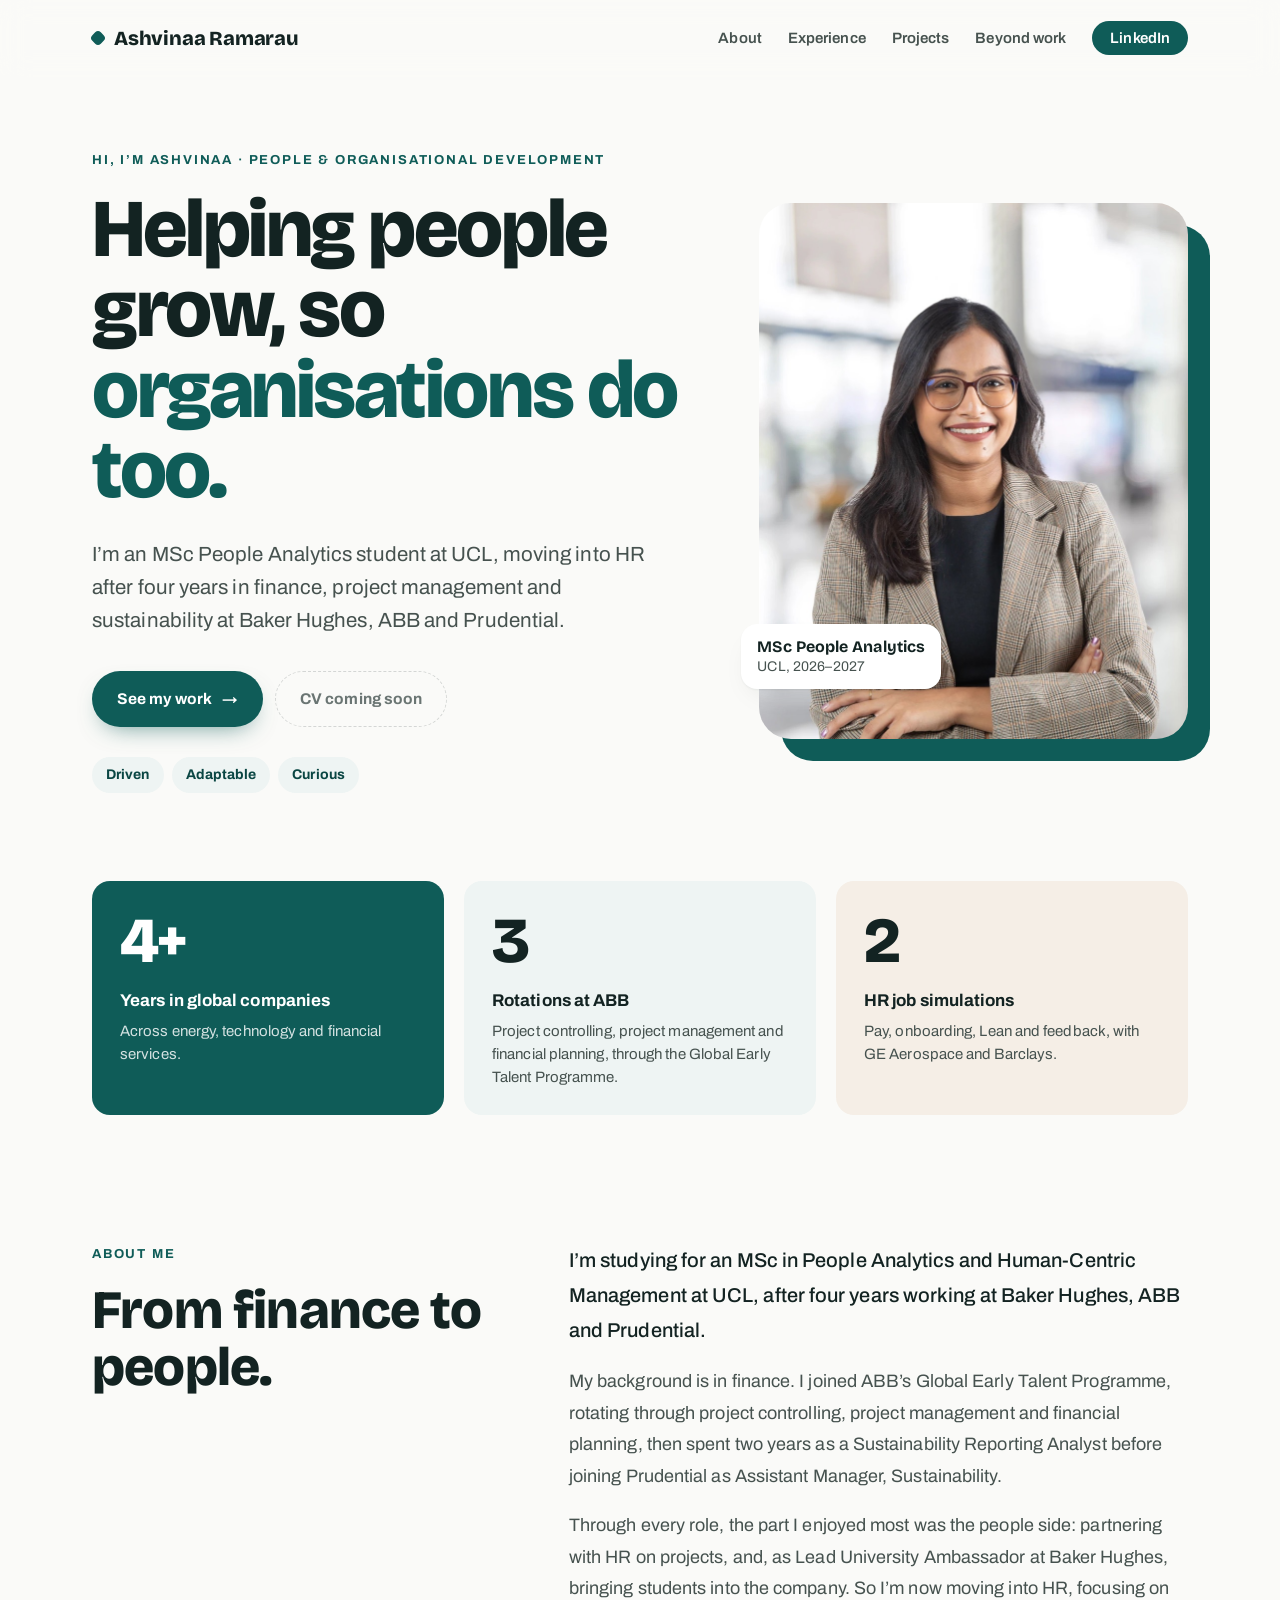
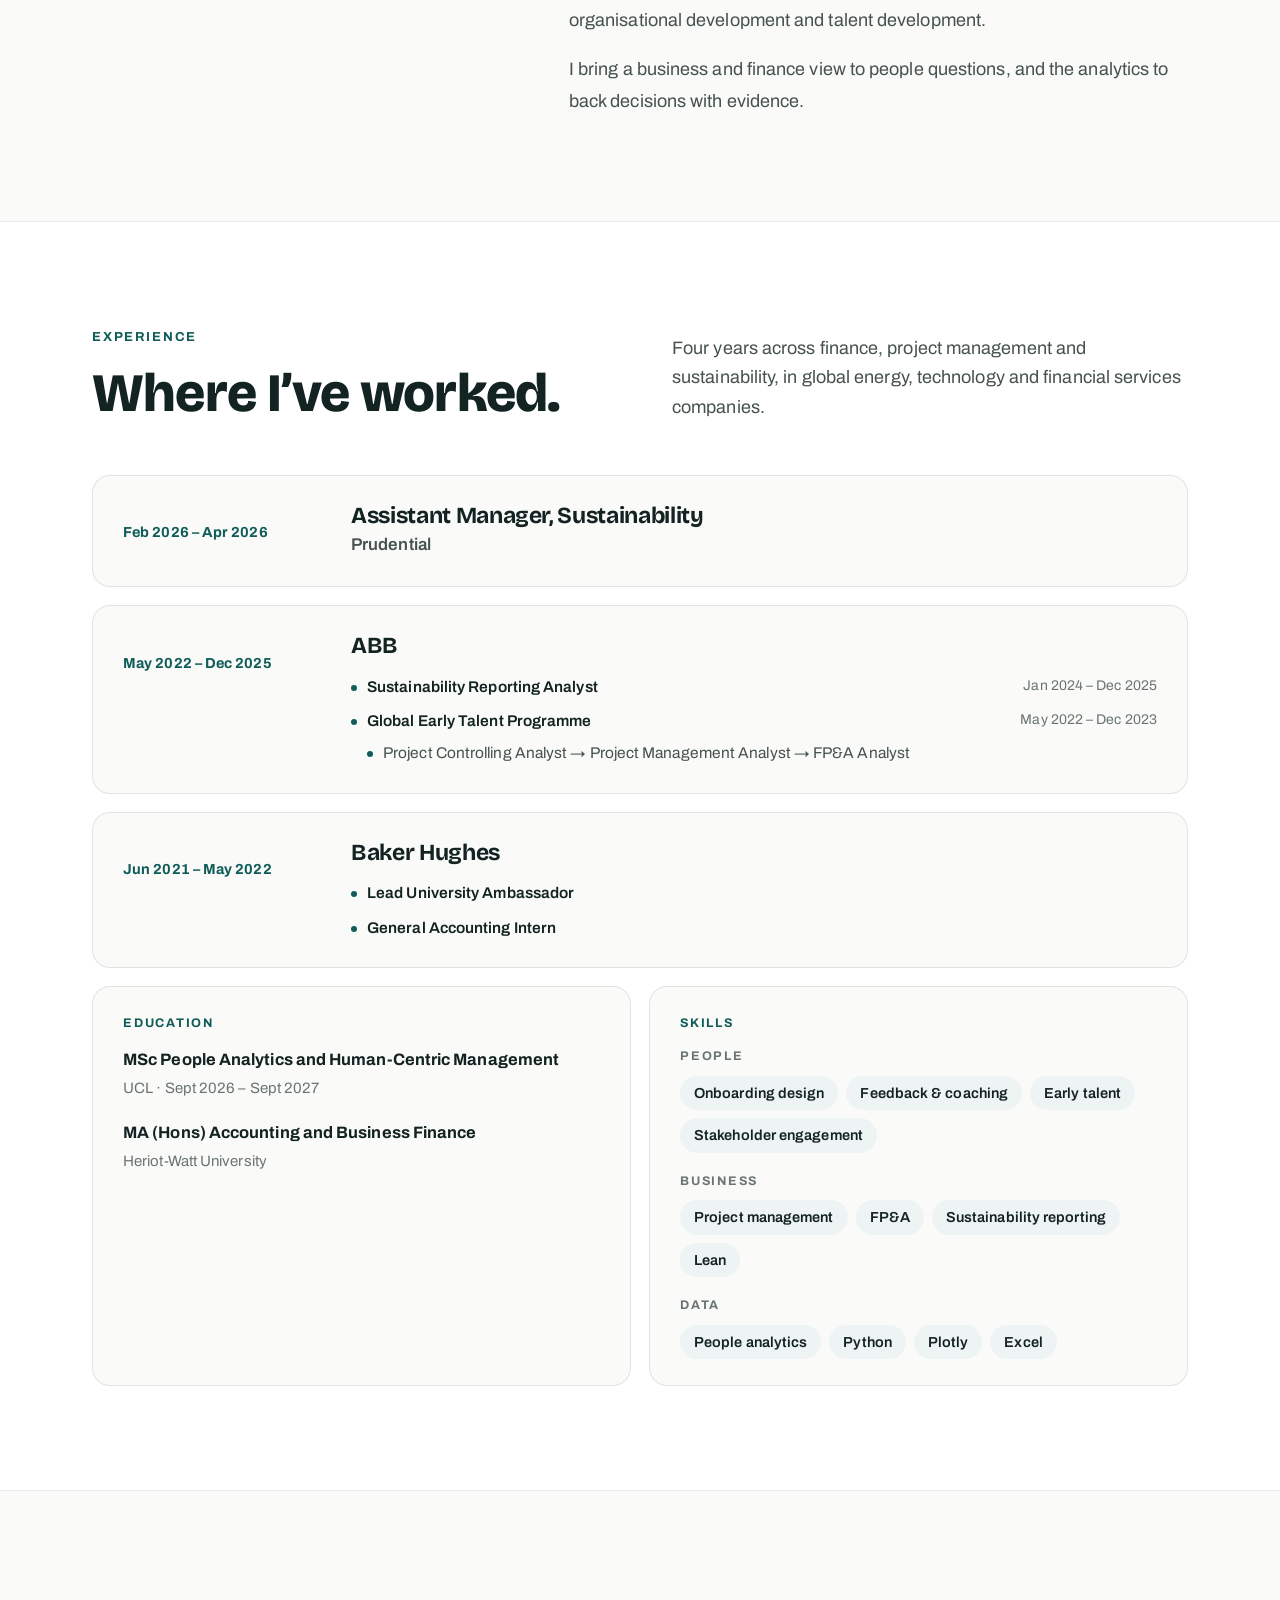
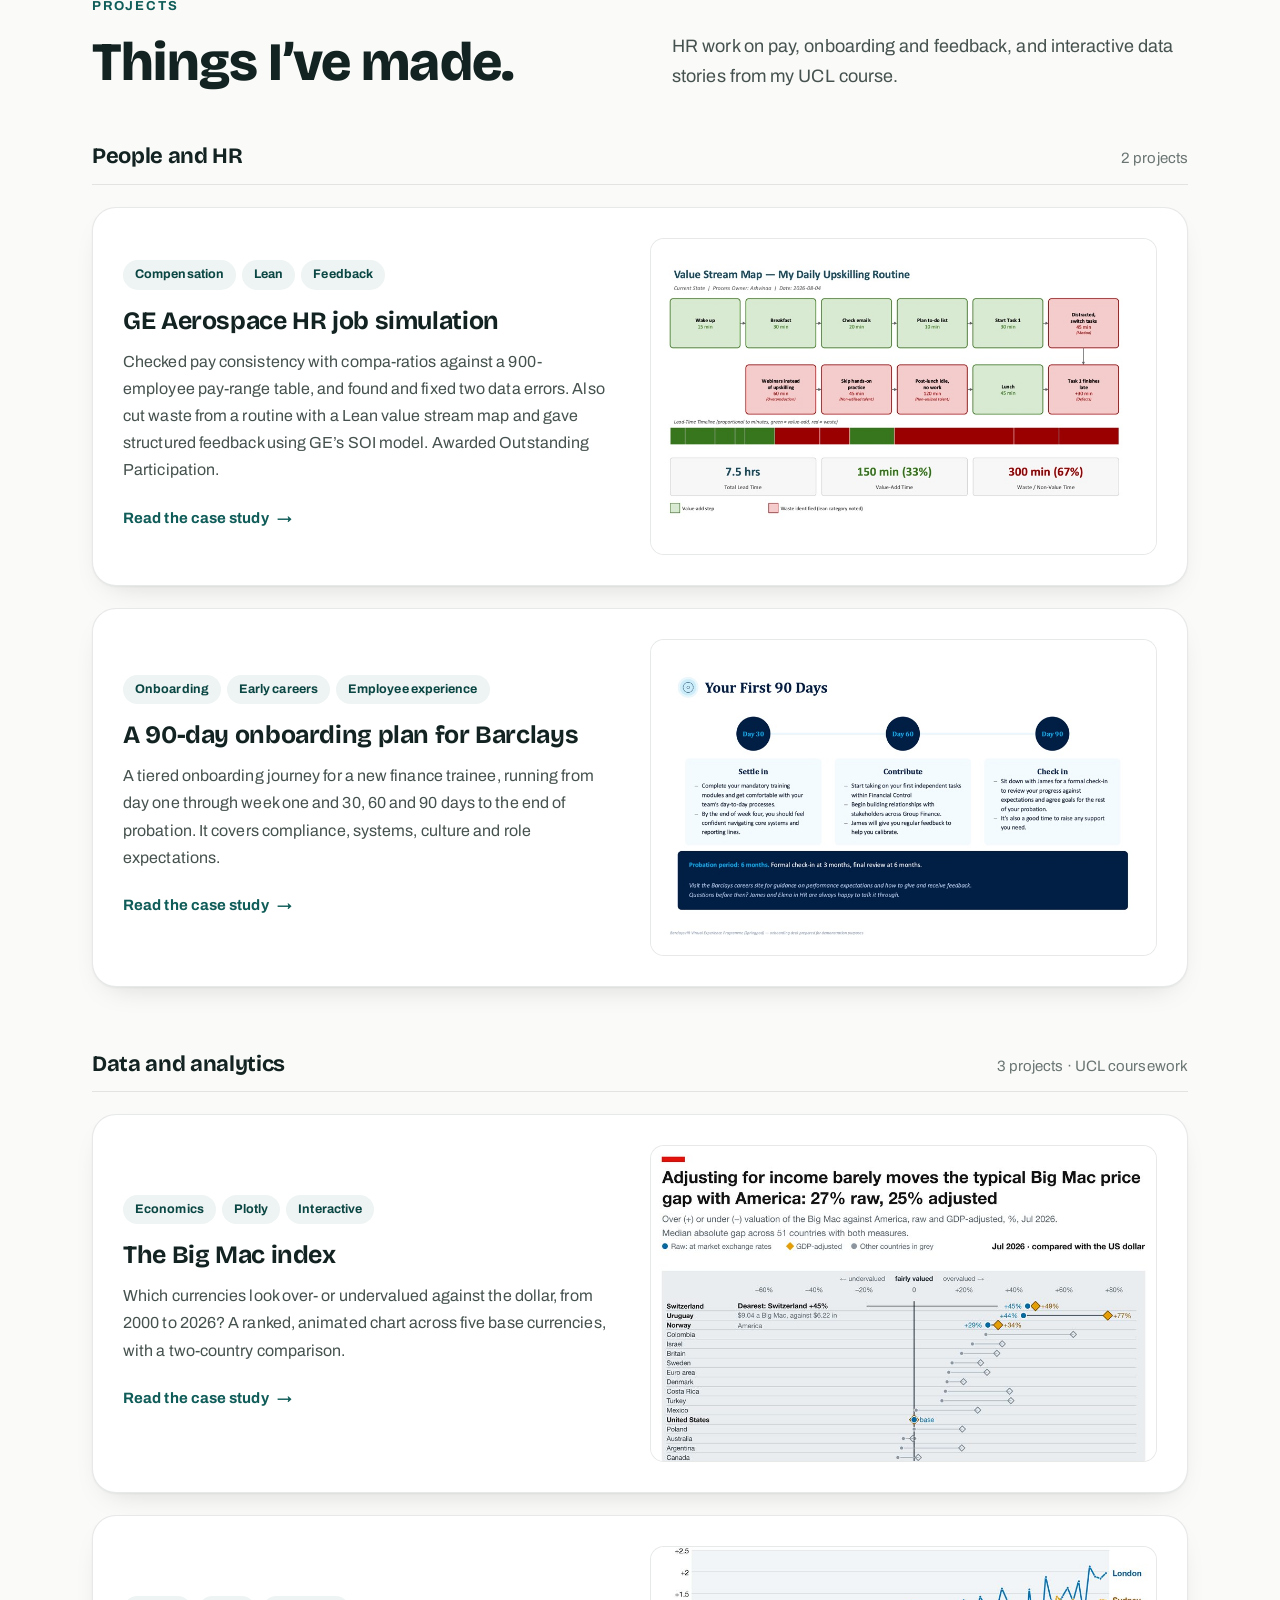
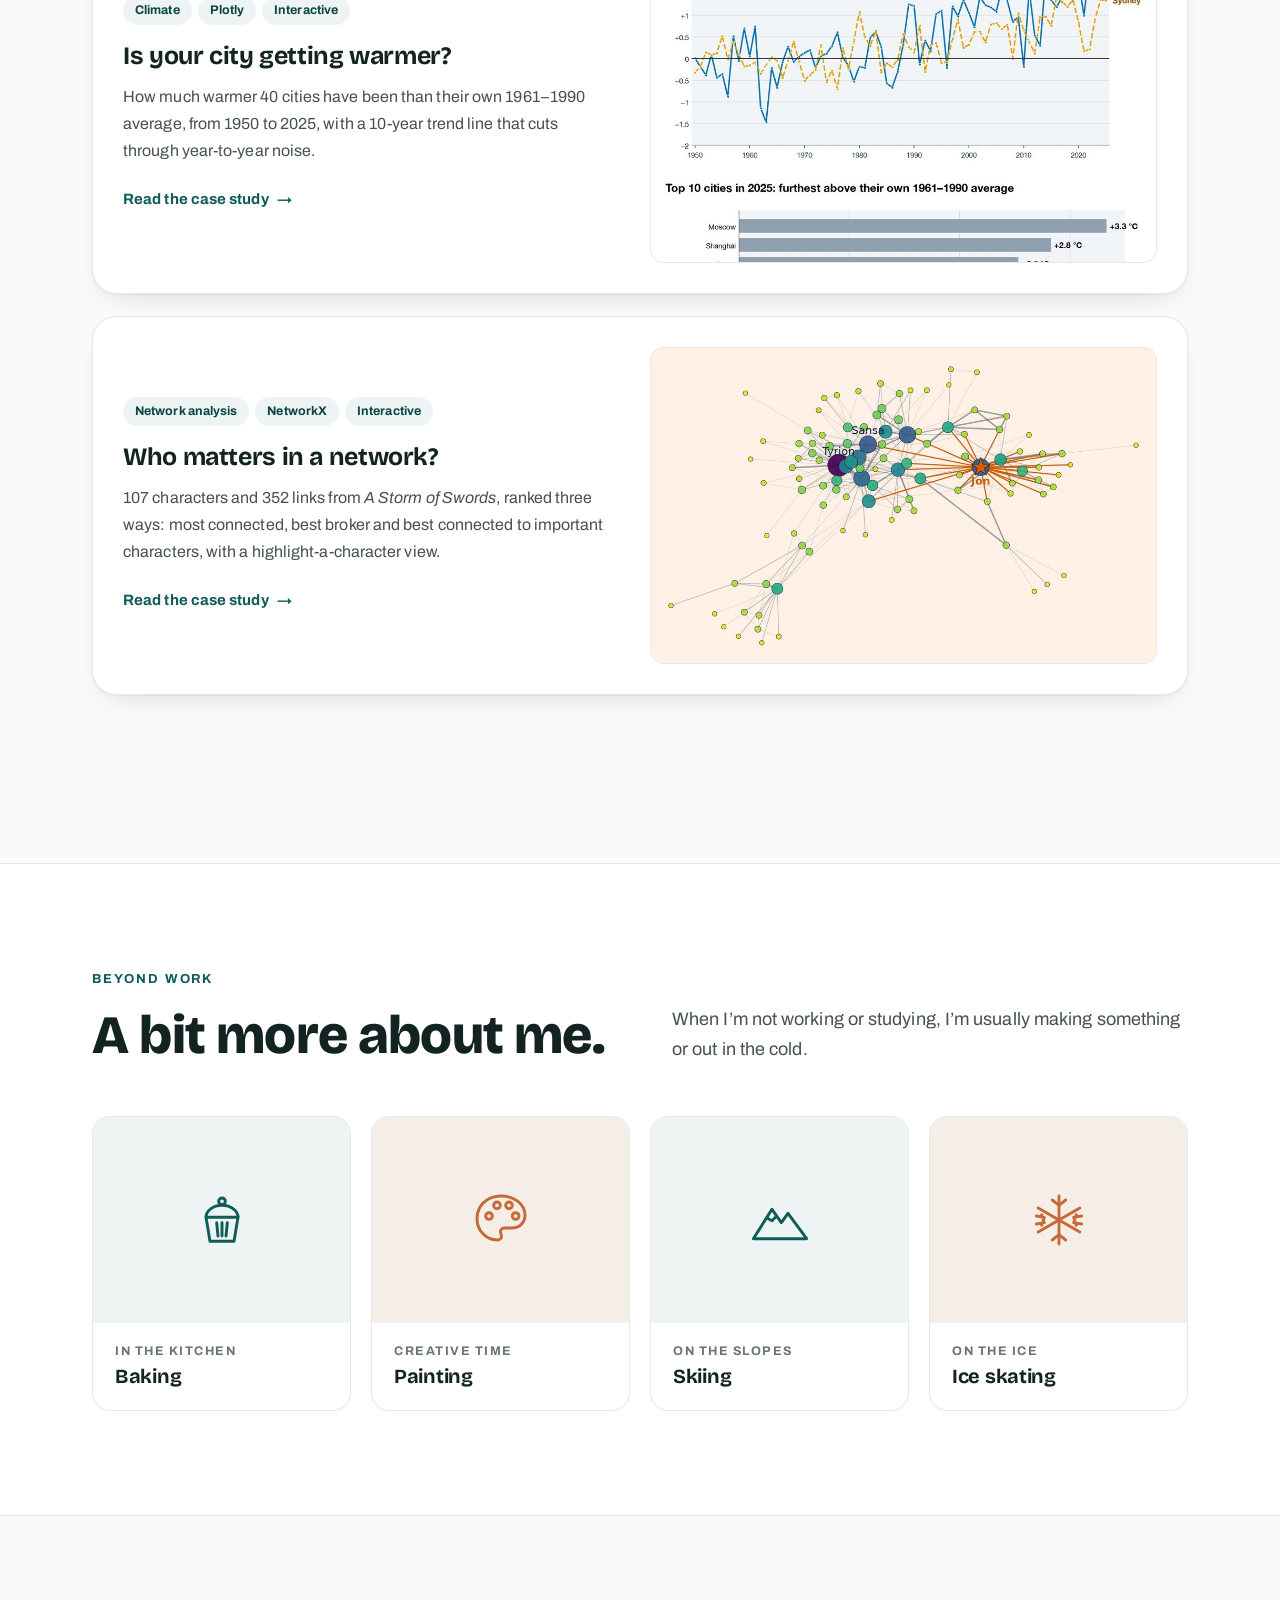
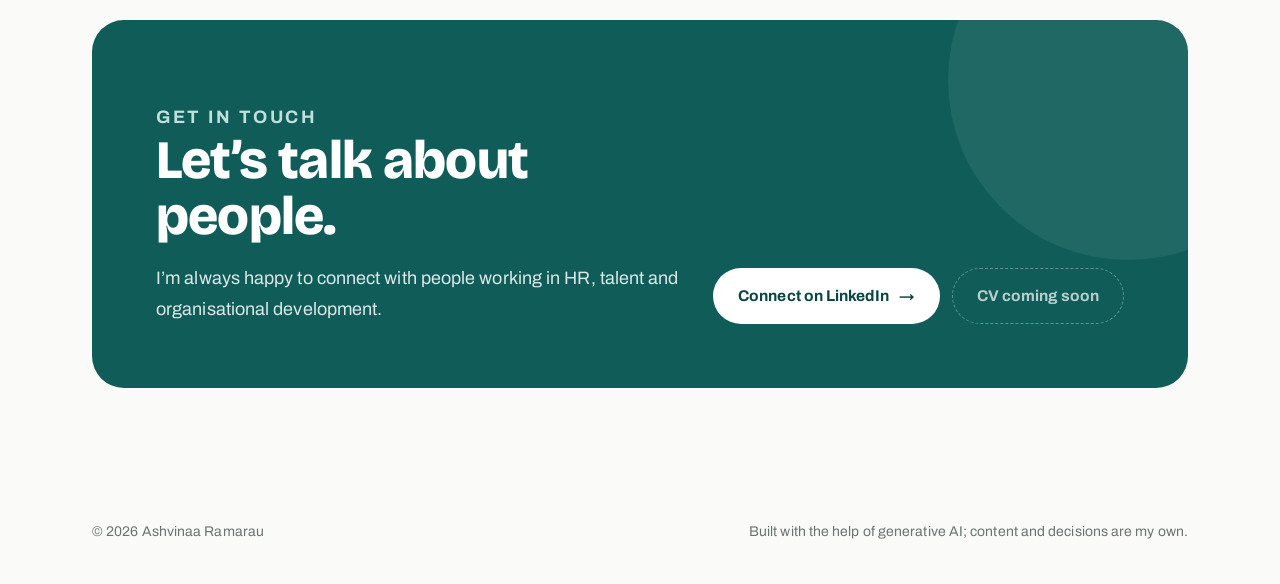
==== commit 825ea1c5: "Remove class-exercise wording from data projects Replace "New in my version" callouts and "New" tags" ====
--- a/index.html
+++ b/index.html
@@ -208,7 +208,7 @@
           <div>
             <ul class="tags"><li>Economics</li><li>Plotly</li><li>Interactive</li></ul>
             <h3><a href="projects/big-mac-index.html">The Big Mac index</a></h3>
-            <p>Which currencies look over- or undervalued against the dollar, from 2000 to 2026? A ranked, animated chart across five base currencies, extended with a two-country comparison.</p>
+            <p>Which currencies look over- or undervalued against the dollar, from 2000 to 2026? A ranked, animated chart across five base currencies, with a two-country comparison.</p>
             <a class="more" href="projects/big-mac-index.html">Read the case study <span class="arrow" aria-hidden="true">&rarr;</span></a>
           </div>
           <a class="shot" href="projects/big-mac-index.html" tabindex="-1" aria-hidden="true"><img src="images/bigmac-thumb.jpg" width="960" height="600" alt="" loading="lazy"></a>
@@ -217,7 +217,7 @@
           <div>
             <ul class="tags"><li>Climate</li><li>Plotly</li><li>Interactive</li></ul>
             <h3><a href="projects/city-temperature.html">Is your city getting warmer?</a></h3>
-            <p>How much warmer 40 cities have been than their own 1961&ndash;1990 average, from 1950 to 2025, extended with a 10-year trend line that cuts through year-to-year noise.</p>
+            <p>How much warmer 40 cities have been than their own 1961&ndash;1990 average, from 1950 to 2025, with a 10-year trend line that cuts through year-to-year noise.</p>
             <a class="more" href="projects/city-temperature.html">Read the case study <span class="arrow" aria-hidden="true">&rarr;</span></a>
           </div>
           <a class="shot" href="projects/city-temperature.html" tabindex="-1" aria-hidden="true"><img src="images/city-thumb.jpg" width="960" height="600" alt="" loading="lazy"></a>
@@ -226,7 +226,7 @@
           <div>
             <ul class="tags"><li>Network analysis</li><li>NetworkX</li><li>Interactive</li></ul>
             <h3><a href="projects/network-of-thrones.html">Who matters in a network?</a></h3>
-            <p>107 characters and 352 links from <i>A Storm of Swords</i>, ranked three ways: most connected, best broker and best connected to important characters, extended with a highlight-a-character view.</p>
+            <p>107 characters and 352 links from <i>A Storm of Swords</i>, ranked three ways: most connected, best broker and best connected to important characters, with a highlight-a-character view.</p>
             <a class="more" href="projects/network-of-thrones.html">Read the case study <span class="arrow" aria-hidden="true">&rarr;</span></a>
           </div>
           <a class="shot" href="projects/network-of-thrones.html" tabindex="-1" aria-hidden="true"><img src="images/network-thumb.jpg" width="960" height="600" alt="" loading="lazy"></a>
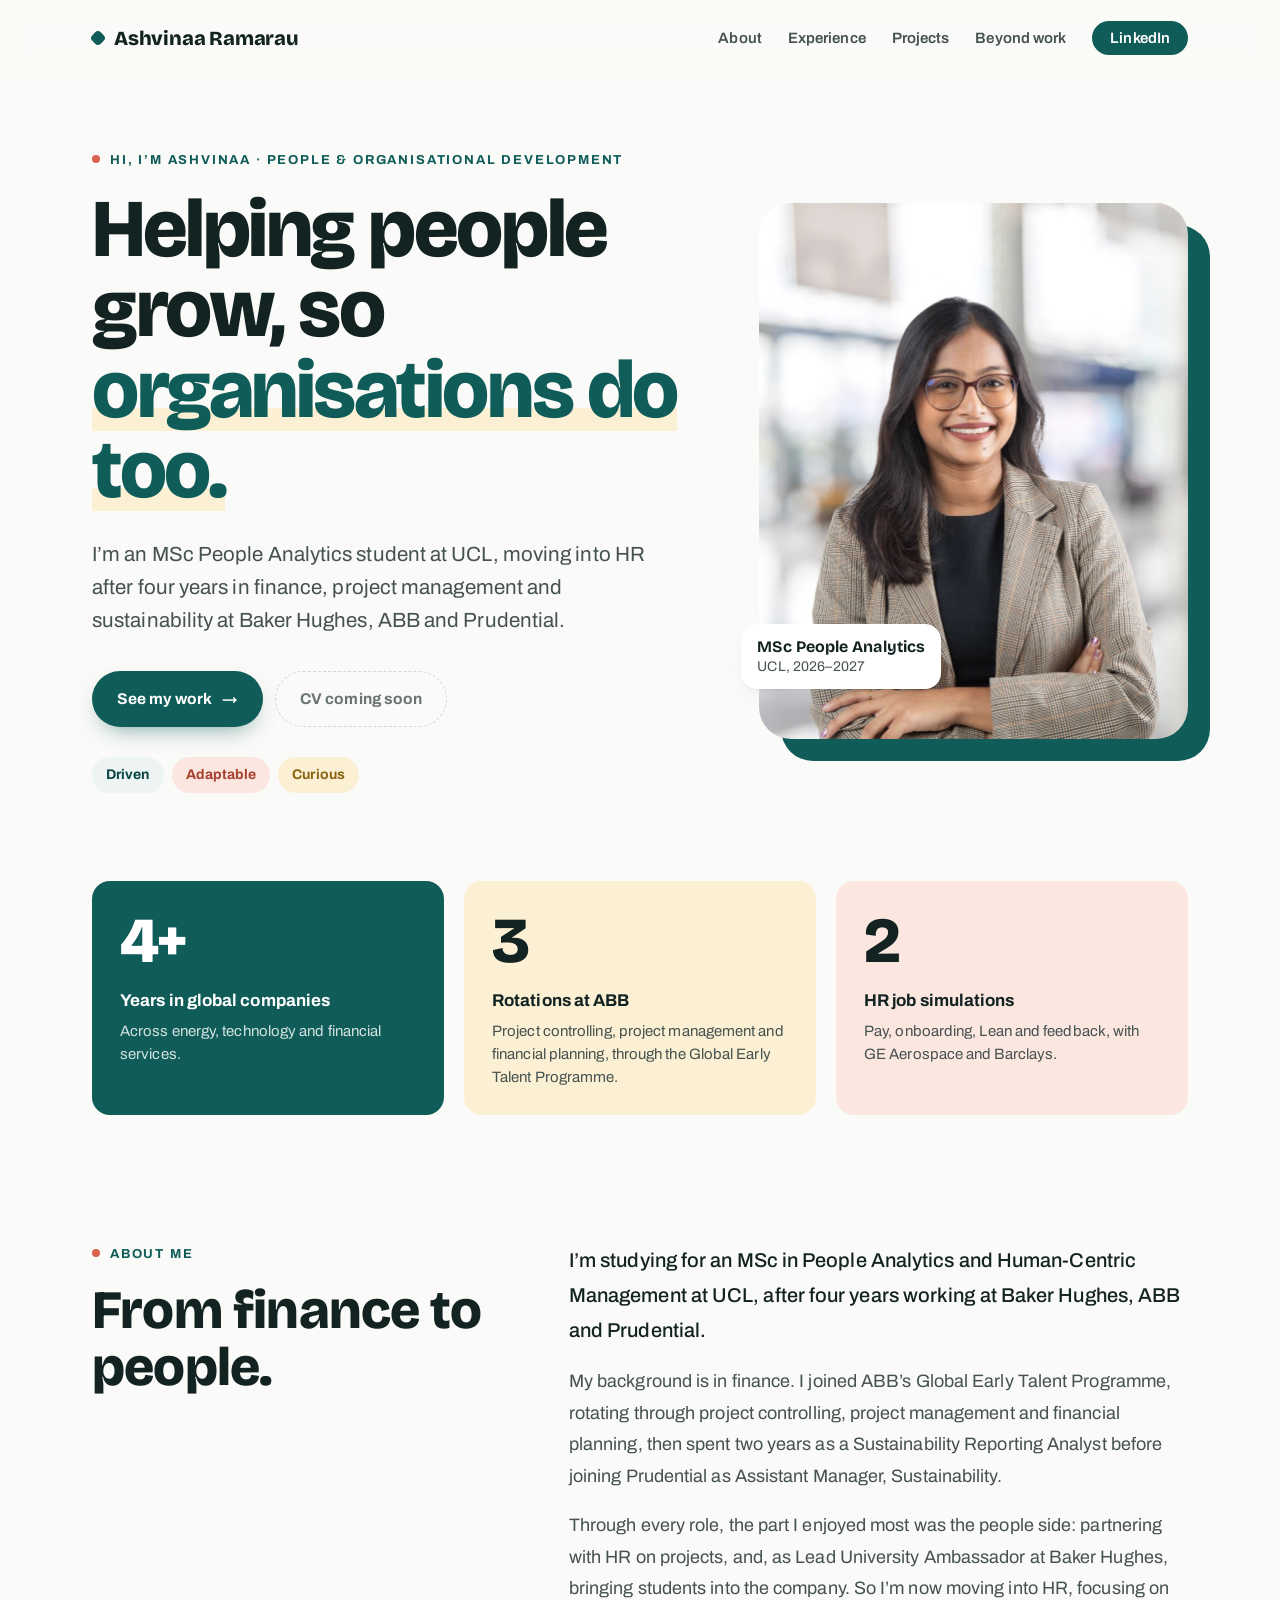
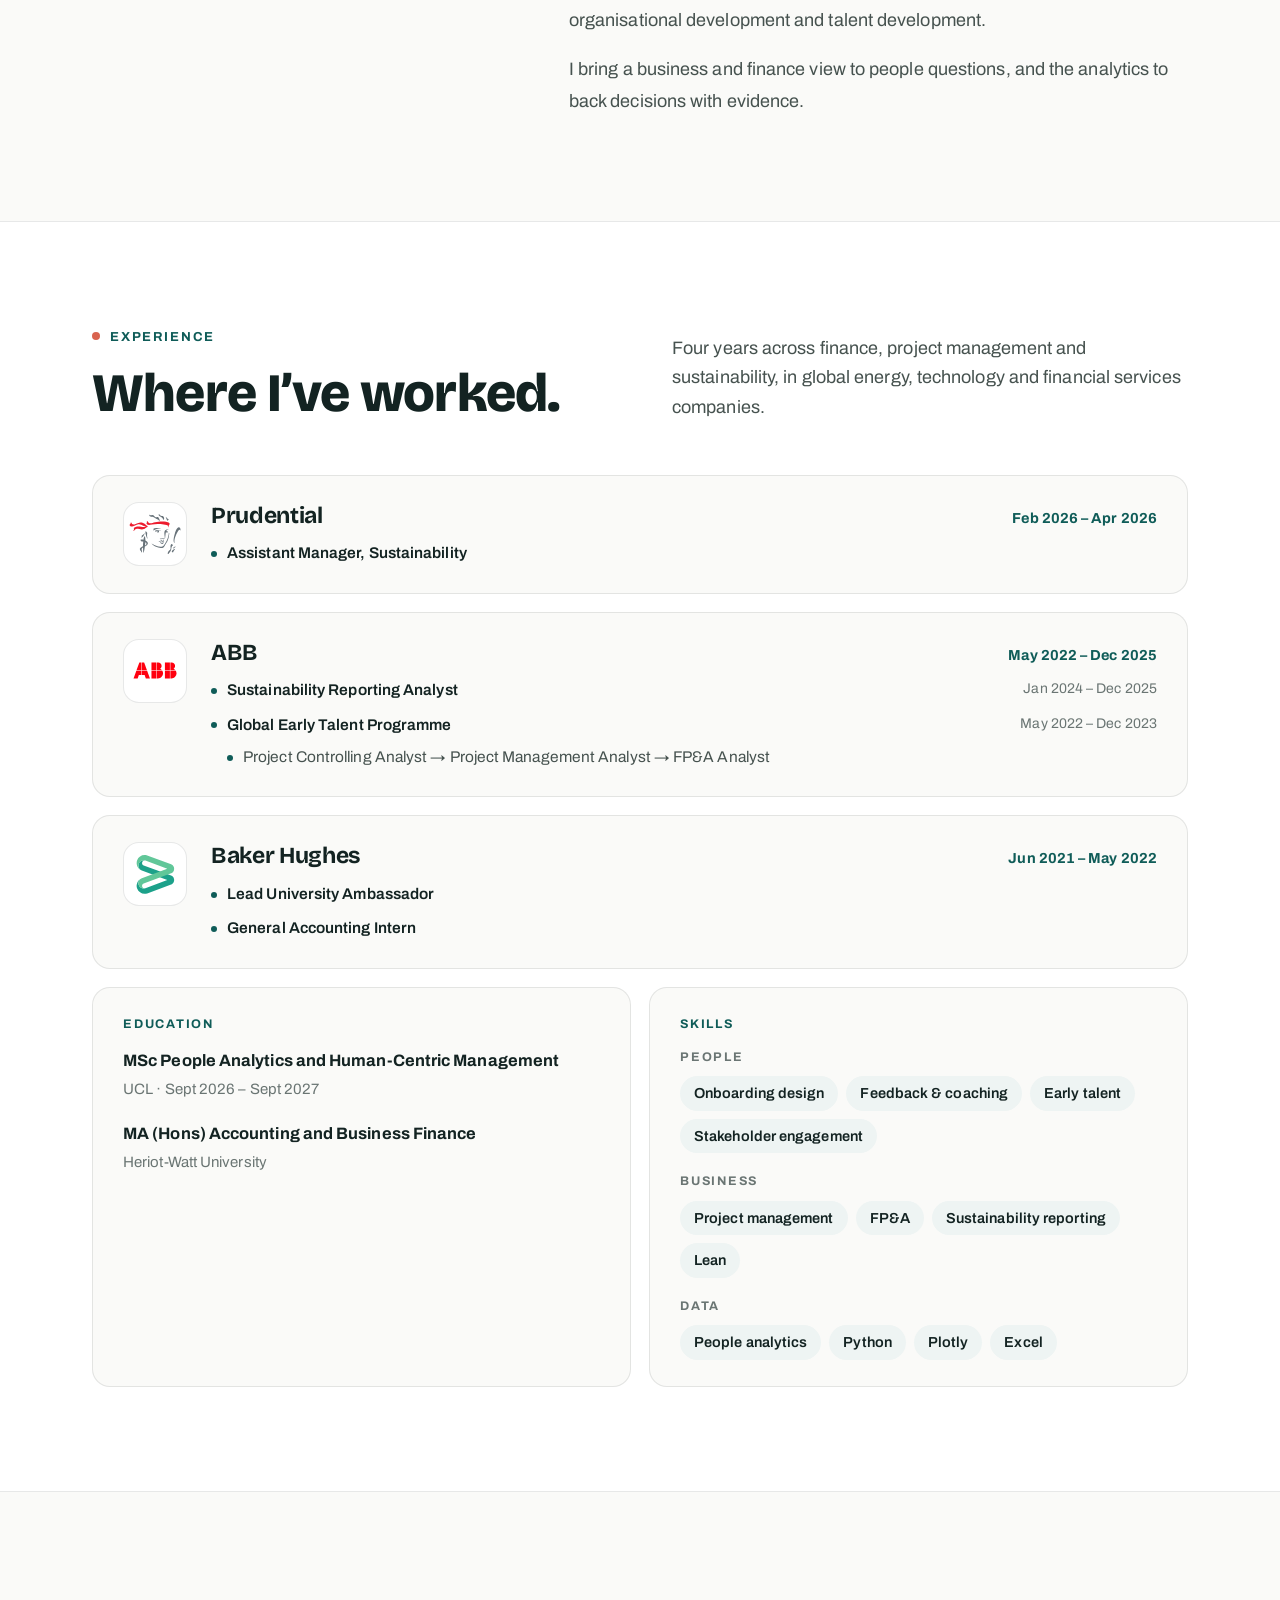
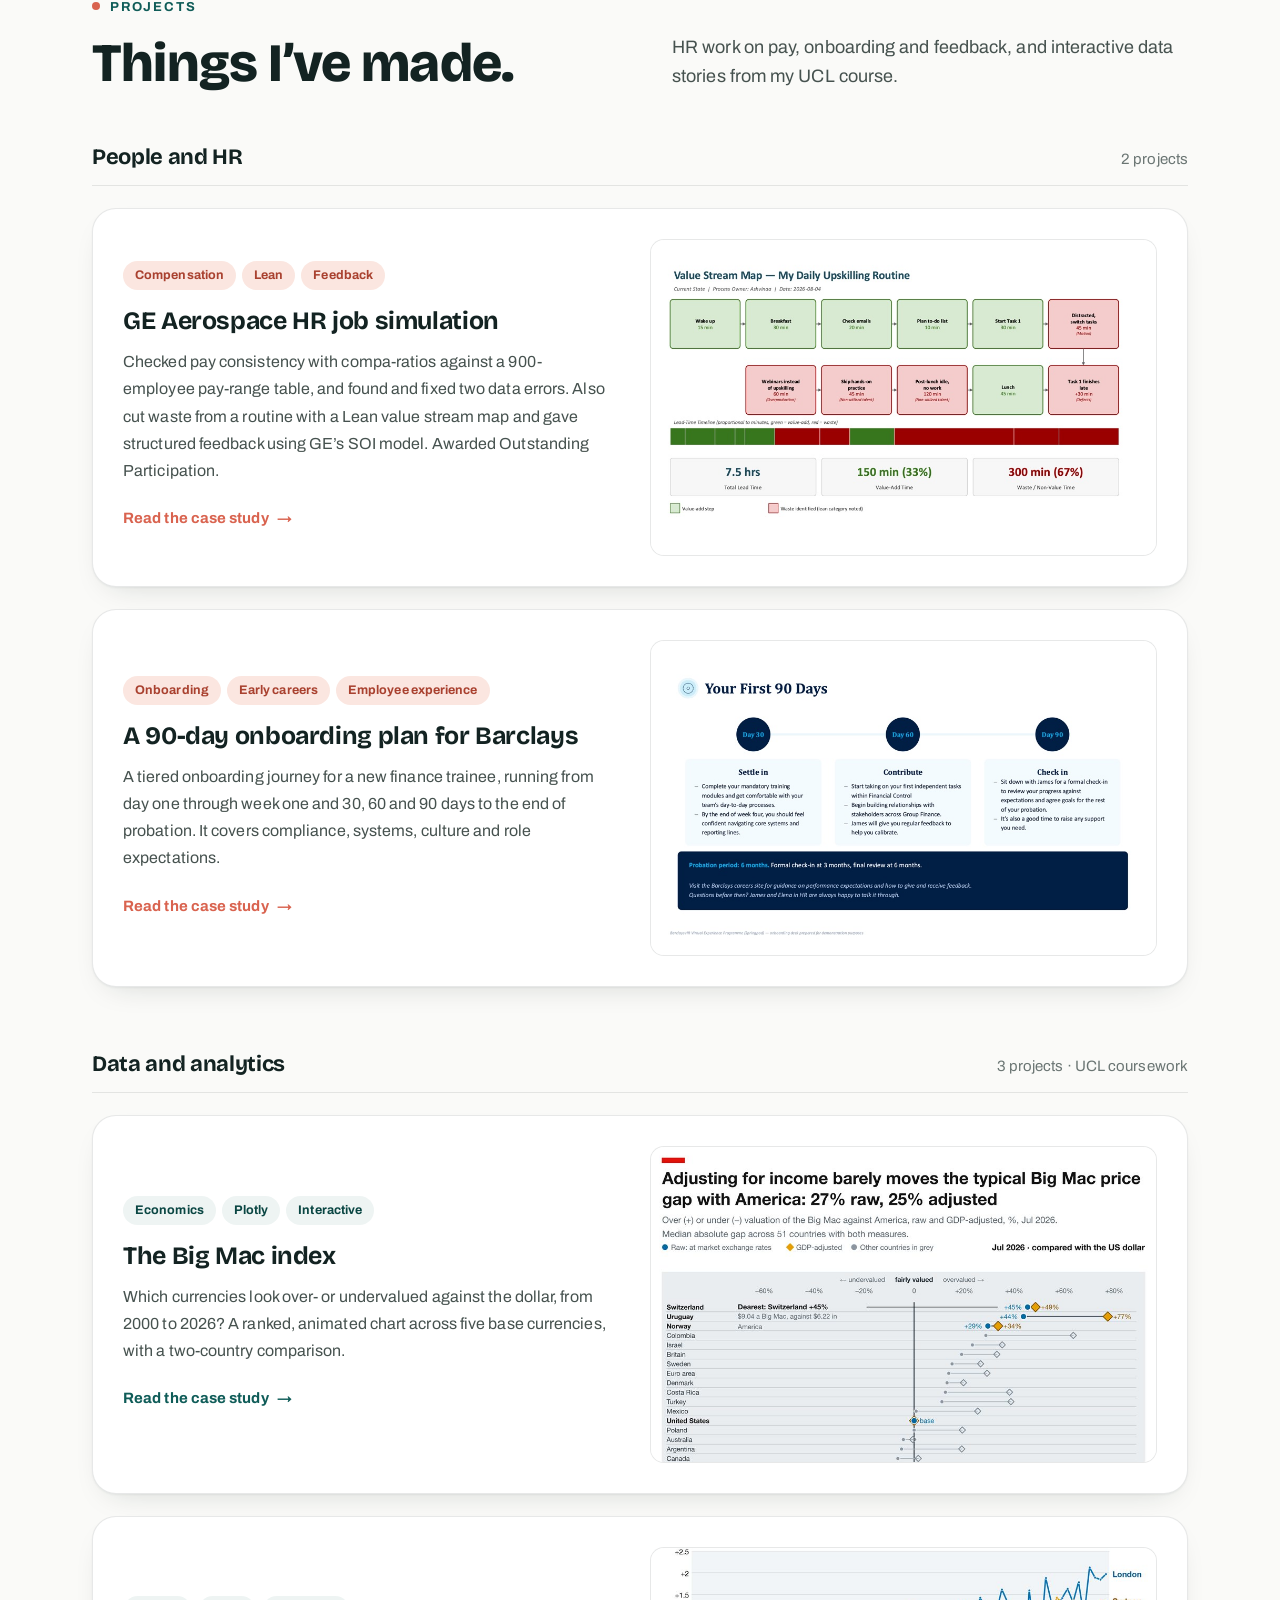
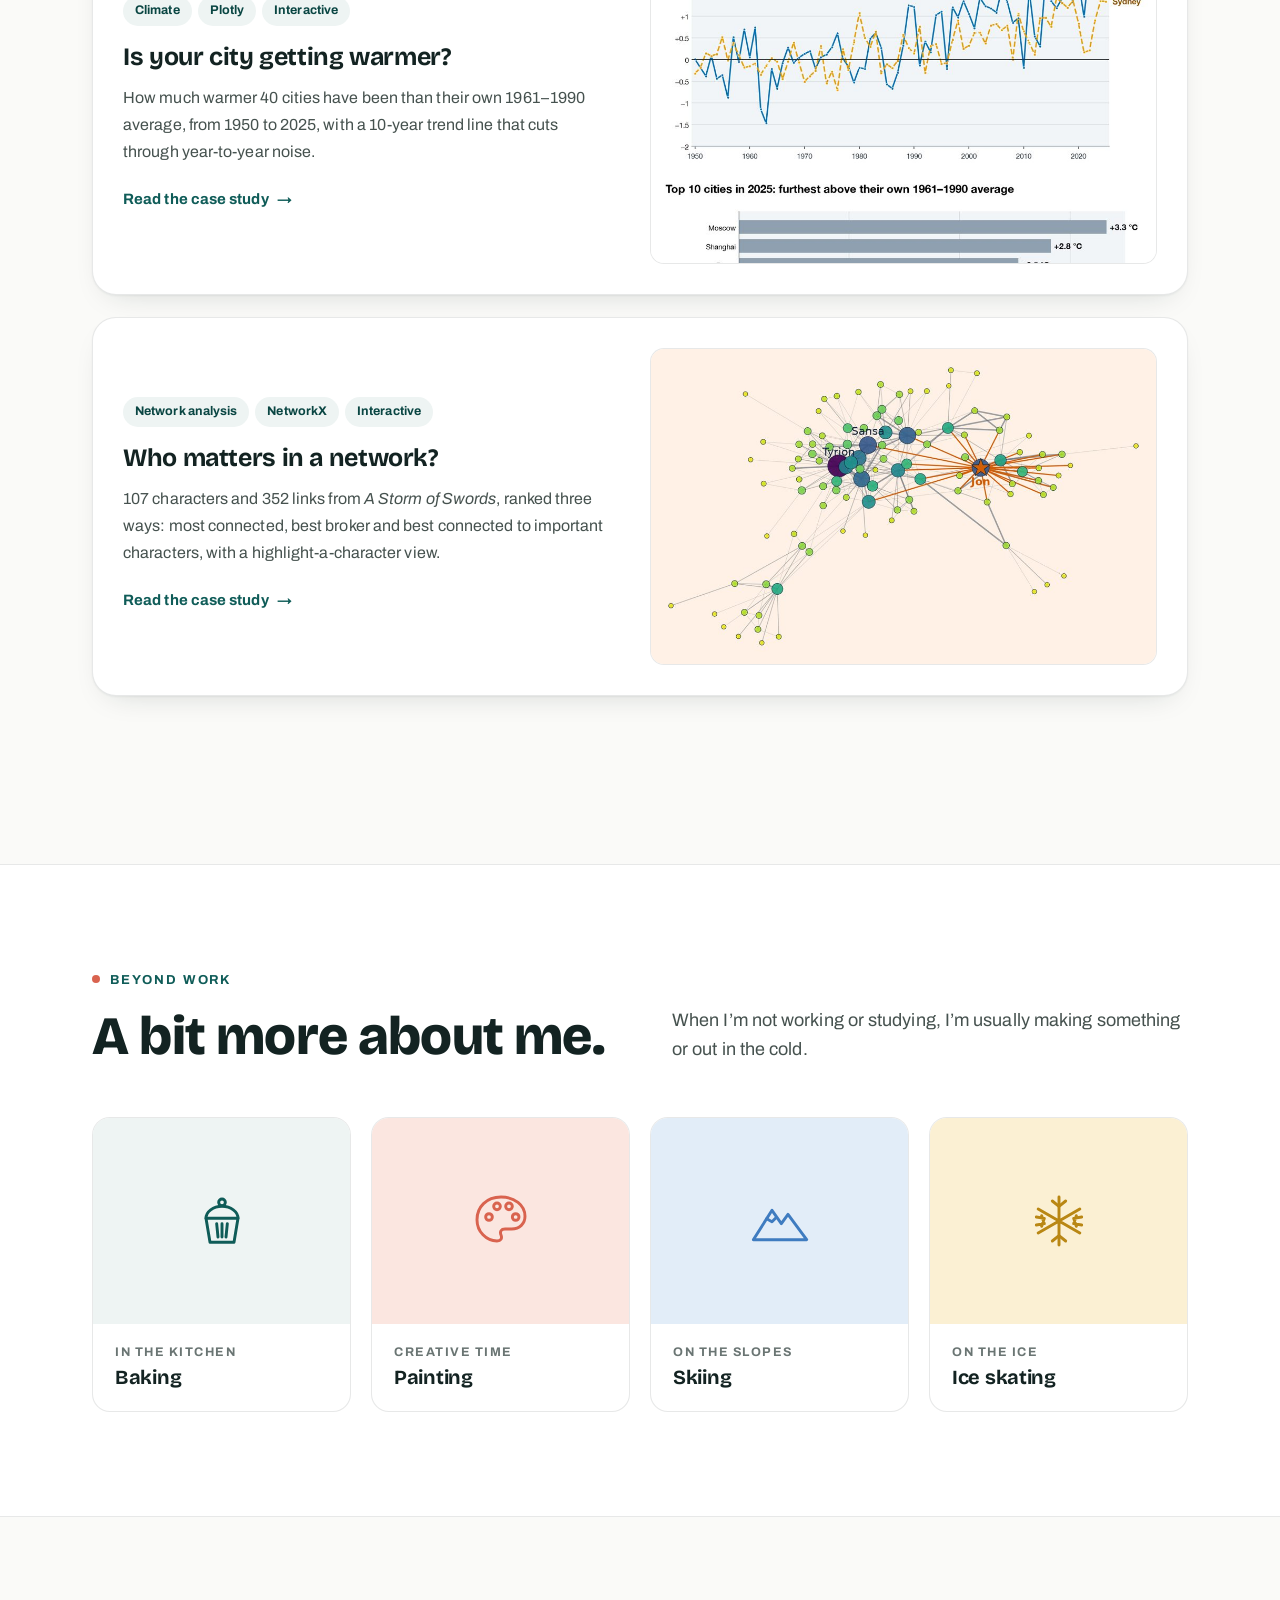
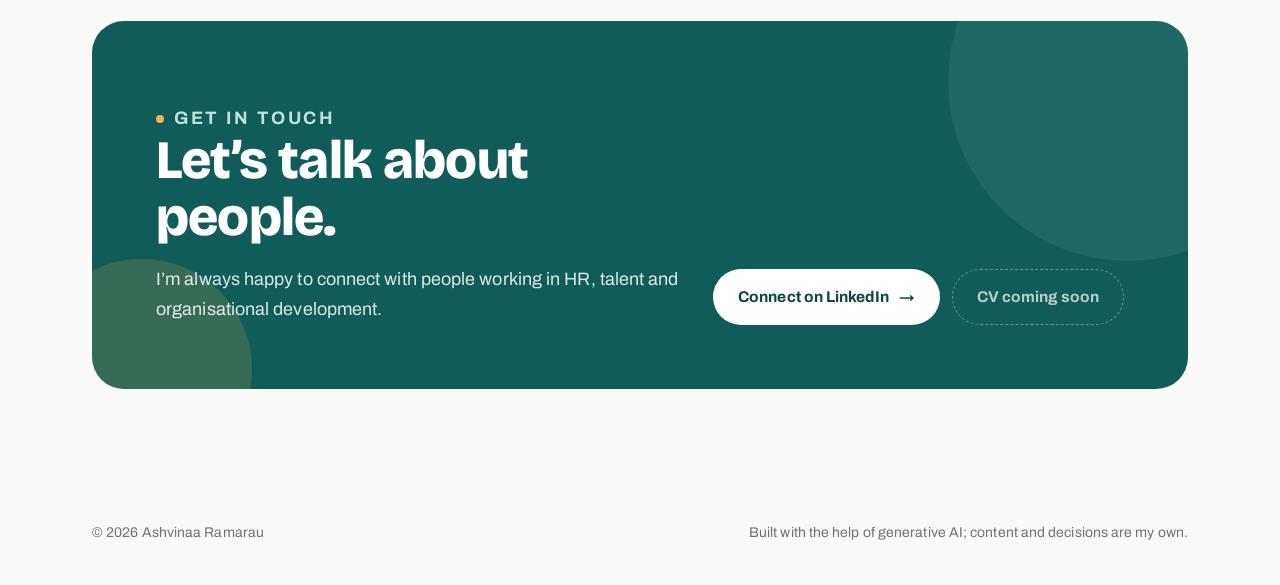
==== commit 44bddd14: "Add colour accents and company logos to Experience Coral, butter and sky tints alongside teal. Exper" ====
--- a/index.html
+++ b/index.html
@@ -122,16 +122,18 @@
       </div>
       <ol class="xp" id="cv">
         <li class="reveal">
-          <p class="when">Feb 2026 &ndash; Apr 2026</p>
-          <div>
-            <h3>Assistant Manager, Sustainability</h3>
-            <p class="org">Prudential</p>
+          <div class="logo has-img"><img src="images/logos/prudential.svg" alt="Prudential logo" width="56" height="41"></div>
+          <div>
+            <div class="xp-head"><h3>Prudential</h3><p class="when">Feb 2026 &ndash; Apr 2026</p></div>
+            <ul class="roles">
+              <li><b>Assistant Manager, Sustainability</b></li>
+            </ul>
           </div>
         </li>
         <li class="reveal">
-          <p class="when">May 2022 &ndash; Dec 2025</p>
-          <div>
-            <h3>ABB</h3>
+          <div class="logo has-img"><img src="images/logos/abb.svg" alt="ABB logo" width="64" height="26"></div>
+          <div>
+            <div class="xp-head"><h3>ABB</h3><p class="when">May 2022 &ndash; Dec 2025</p></div>
             <ul class="roles">
               <li><b>Sustainability Reporting Analyst</b><span>Jan 2024 &ndash; Dec 2025</span></li>
               <li><b>Global Early Talent Programme</b><span>May 2022 &ndash; Dec 2023</span>
@@ -141,9 +143,9 @@
           </div>
         </li>
         <li class="reveal">
-          <p class="when">Jun 2021 &ndash; May 2022</p>
-          <div>
-            <h3>Baker Hughes</h3>
+          <div class="logo has-img"><img src="images/logos/baker-hughes.svg" alt="Baker Hughes logo" width="48" height="48"></div>
+          <div>
+            <div class="xp-head"><h3>Baker Hughes</h3><p class="when">Jun 2021 &ndash; May 2022</p></div>
             <ul class="roles">
               <li><b>Lead University Ambassador</b></li>
               <li><b>General Accounting Intern</b></li>
@@ -181,7 +183,7 @@
       </div>
 
       <div class="sub-head reveal" id="people"><h3>People and HR</h3><p>2 projects</p></div>
-      <ol class="work">
+      <ol class="work people">
         <li class="work-item reveal">
           <div>
             <ul class="tags"><li>Compensation</li><li>Lean</li><li>Feedback</li></ul>
--- a/assets/site.css
+++ b/assets/site.css
@@ -265,3 +265,38 @@
 .beyond li:hover .pic svg{transform:scale(1.08) rotate(-4deg)}
 .beyond .kicker{margin:0 0 2px;font-size:12.5px;font-weight:700;letter-spacing:.12em;text-transform:uppercase;color:var(--muted)}
 @media (max-width:900px){.beyond{grid-template-columns:1fr 1fr}}
+
+/* ---------- a little more colour (coral, butter, sky alongside teal) ---------- */
+:root{--coral:#D9634F;--coral-tint:#FBE6E0;--butter:#E9B949;--butter-tint:#FBF0D3;--sky:#3F7CC0;--sky-tint:#E2EDF8}
+.eyebrow::before{content:"";display:inline-block;width:8px;height:8px;border-radius:50%;background:var(--coral);margin-right:10px;vertical-align:1px}
+.contact .eyebrow::before{background:var(--butter)}
+.intro h1 em{background:linear-gradient(transparent 68%,var(--butter-tint) 68%,var(--butter-tint) 92%,transparent 92%)}
+.traits li:nth-child(2){background:var(--coral-tint);color:#A9412F}
+.traits li:nth-child(3){background:var(--butter-tint);color:#8A6412}
+.impact li:nth-child(2){background:var(--butter-tint)}
+.impact li:nth-child(3){background:var(--coral-tint)}
+.work.people .tags li{background:var(--coral-tint);color:#A9412F}
+.work.people .more{color:var(--coral)}
+.work.people .work-item:hover{border-color:var(--coral-tint)}
+.beyond li:nth-child(1) .pic{background:var(--tint);color:var(--accent)}
+.beyond li:nth-child(2) .pic{background:var(--coral-tint);color:var(--coral)}
+.beyond li:nth-child(3) .pic{background:var(--sky-tint);color:var(--sky)}
+.beyond li:nth-child(4) .pic{background:var(--butter-tint);color:#B98714}
+.contact .box::before{content:"";position:absolute;left:-60px;bottom:-90px;width:220px;height:220px;border-radius:50%;background:rgba(233,185,73,.18)}
+.contact .box > *{position:relative;z-index:1}
+
+/* ---------- experience: logo, company, then role ---------- */
+.xp > li{grid-template-columns:64px minmax(0,1fr);gap:24px;align-items:start}
+.xp .logo{width:64px;height:64px;border-radius:16px;background:var(--surface);border:1px solid var(--line);display:flex;align-items:center;justify-content:center;overflow:hidden}
+.xp .logo img{width:80%;height:80%;object-fit:contain}
+.xp .logo span{font-family:var(--head);font-weight:800;font-size:17px;color:var(--accent)}
+.xp > li:nth-child(1) .logo{background:var(--coral-tint)} .xp > li:nth-child(1) .logo span{color:var(--coral)}
+.xp > li:nth-child(2) .logo{background:var(--butter-tint)} .xp > li:nth-child(2) .logo span{color:#8A6412}
+.xp > li:nth-child(3) .logo{background:var(--tint)}
+.xp-head{display:flex;flex-wrap:wrap;align-items:baseline;justify-content:space-between;gap:4px 16px}
+.xp-head .when{margin:0;padding:0}
+.xp .roles{margin-top:10px}
+@media (max-width:900px){.xp > li{grid-template-columns:52px minmax(0,1fr);gap:16px}.xp .logo{width:52px;height:52px;border-radius:13px}}
+.xp > li .logo.has-img{background:#fff}
+.xp .logo.has-img img{width:72%;height:72%}
+.xp .logo.has-img img[src*="prudential"]{width:90%;height:90%}
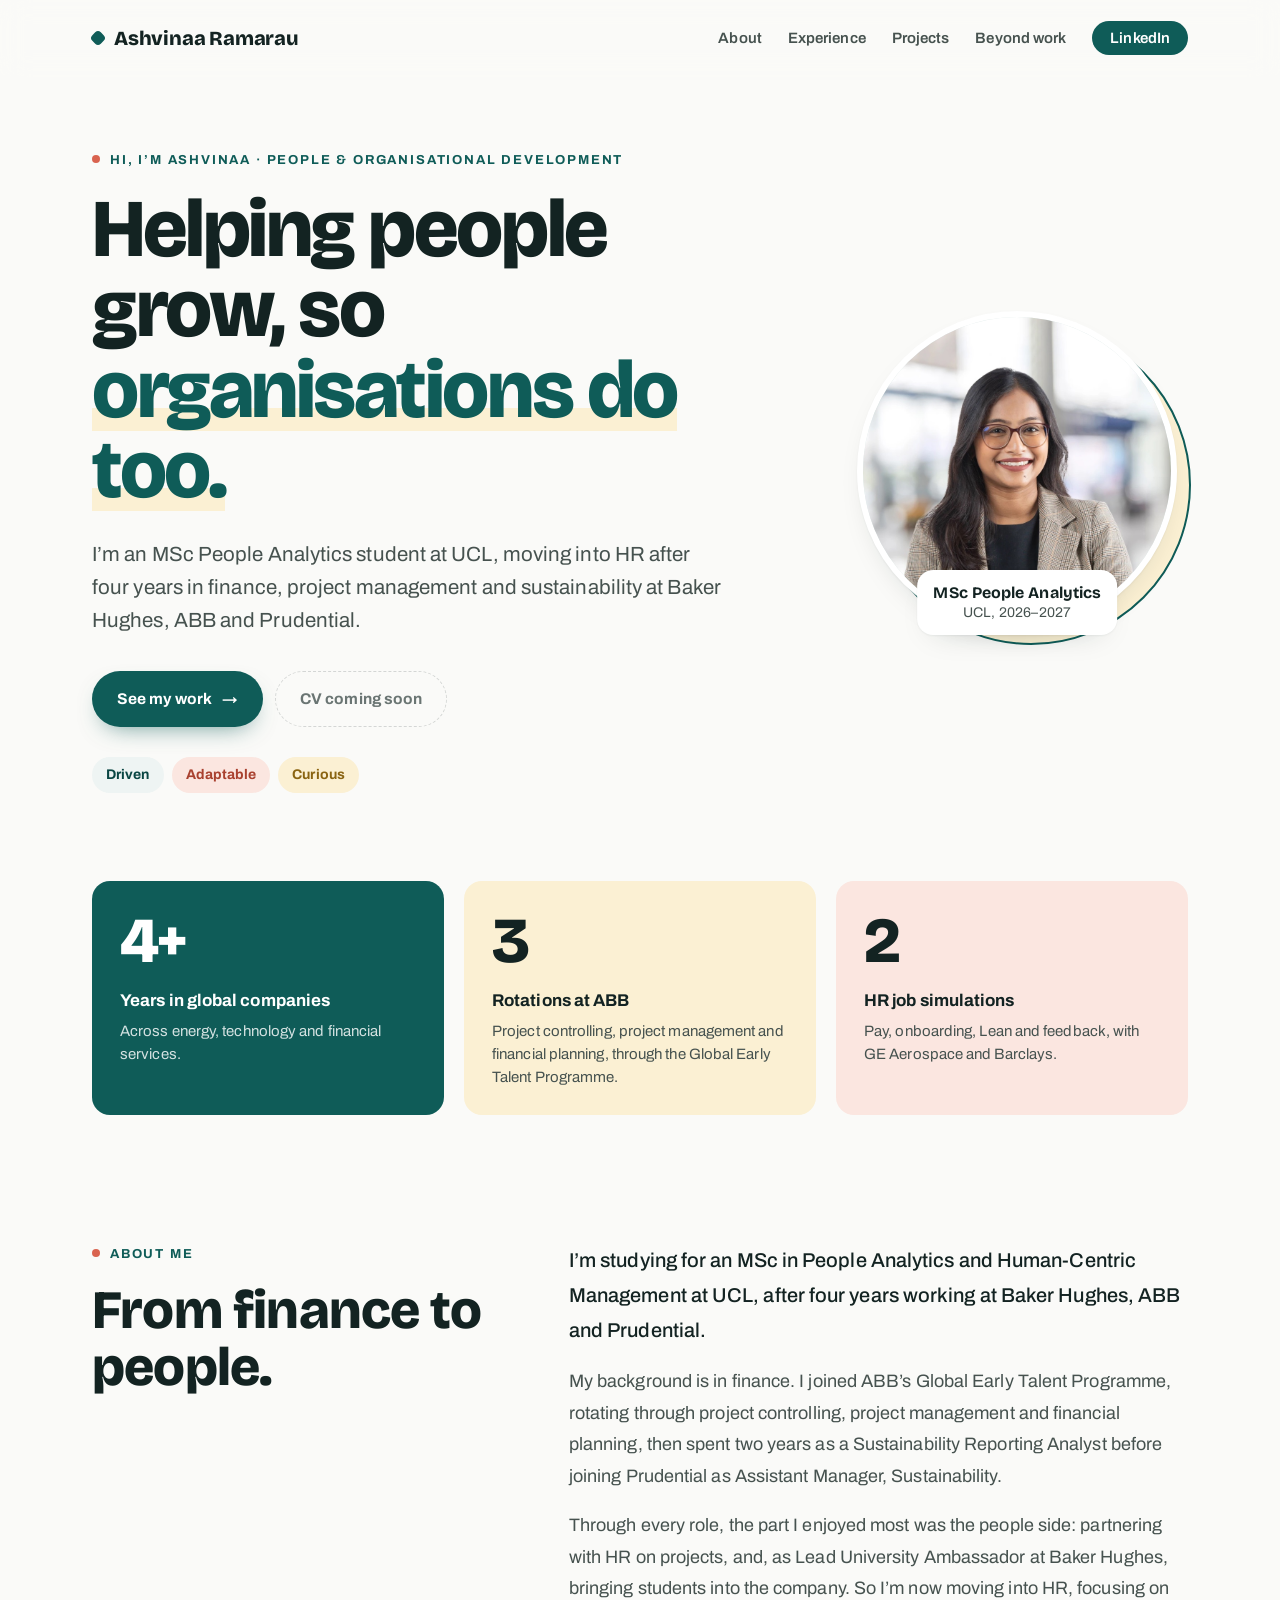
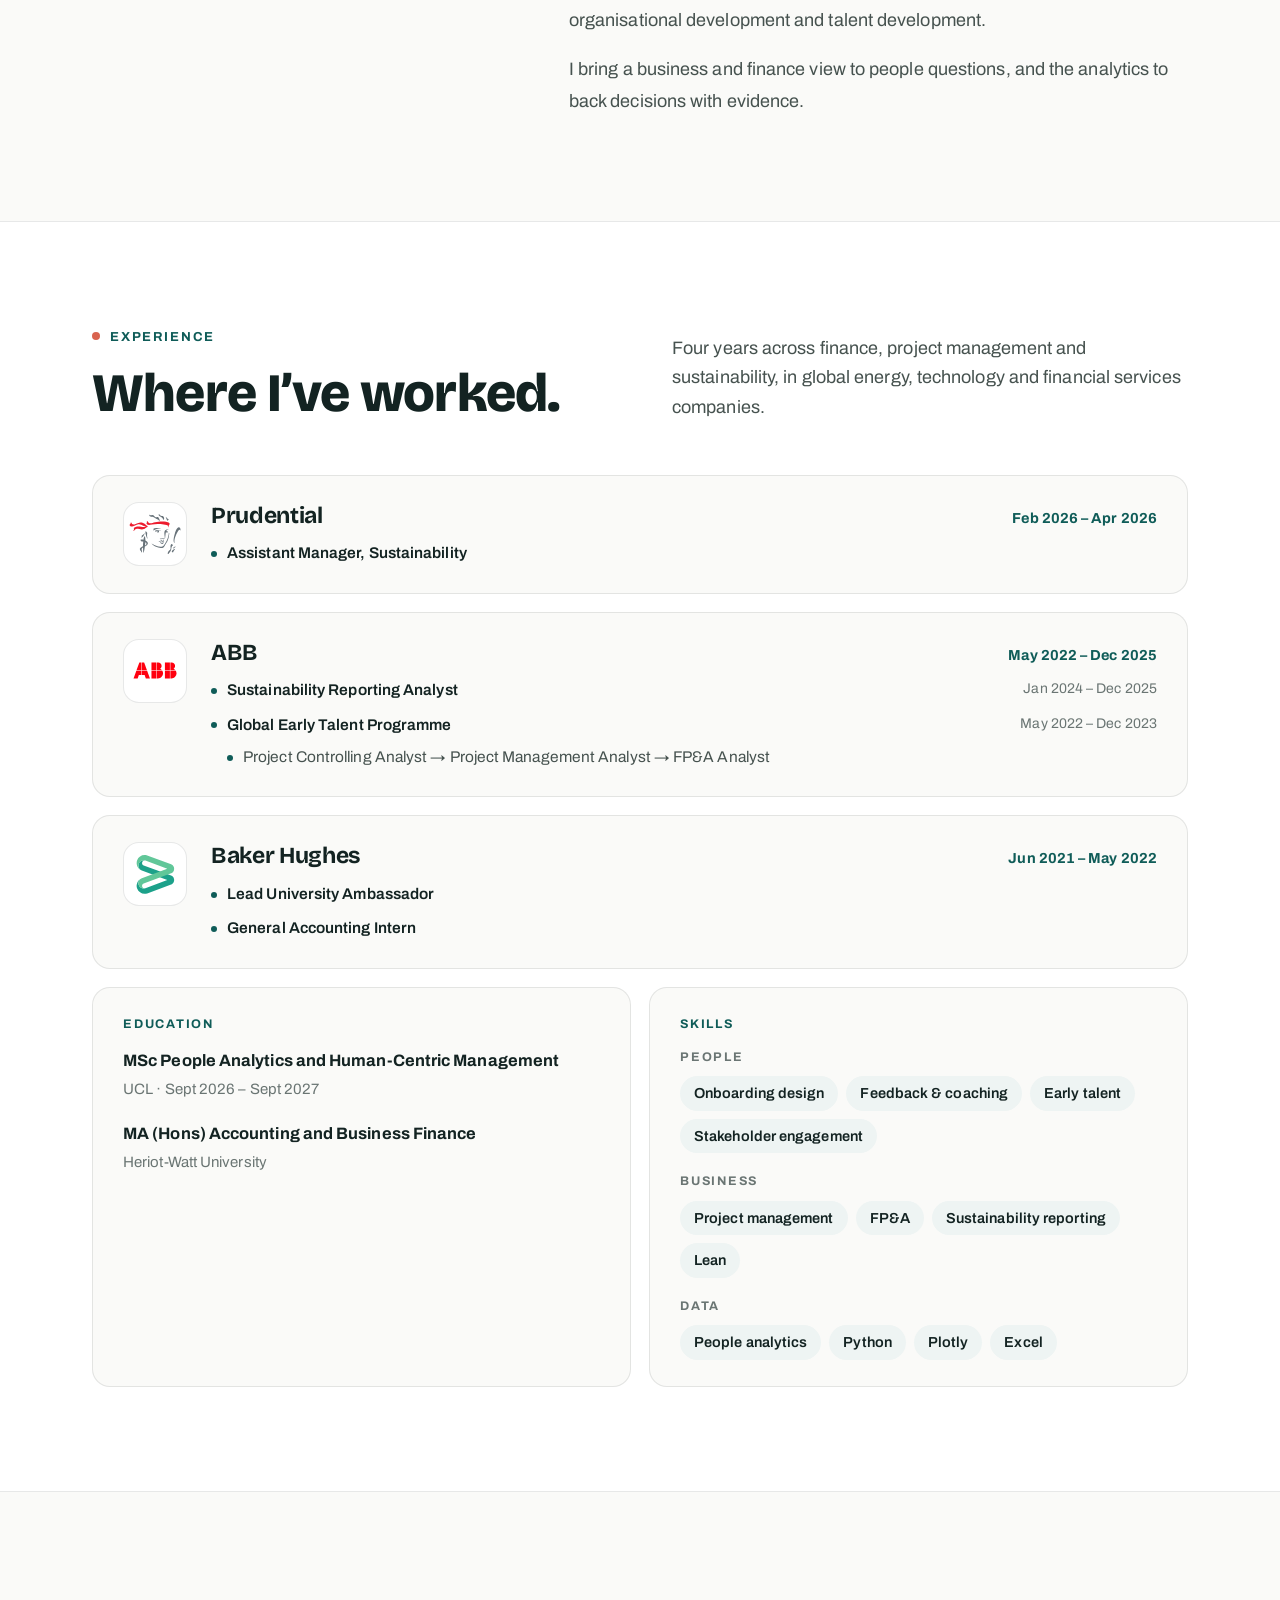
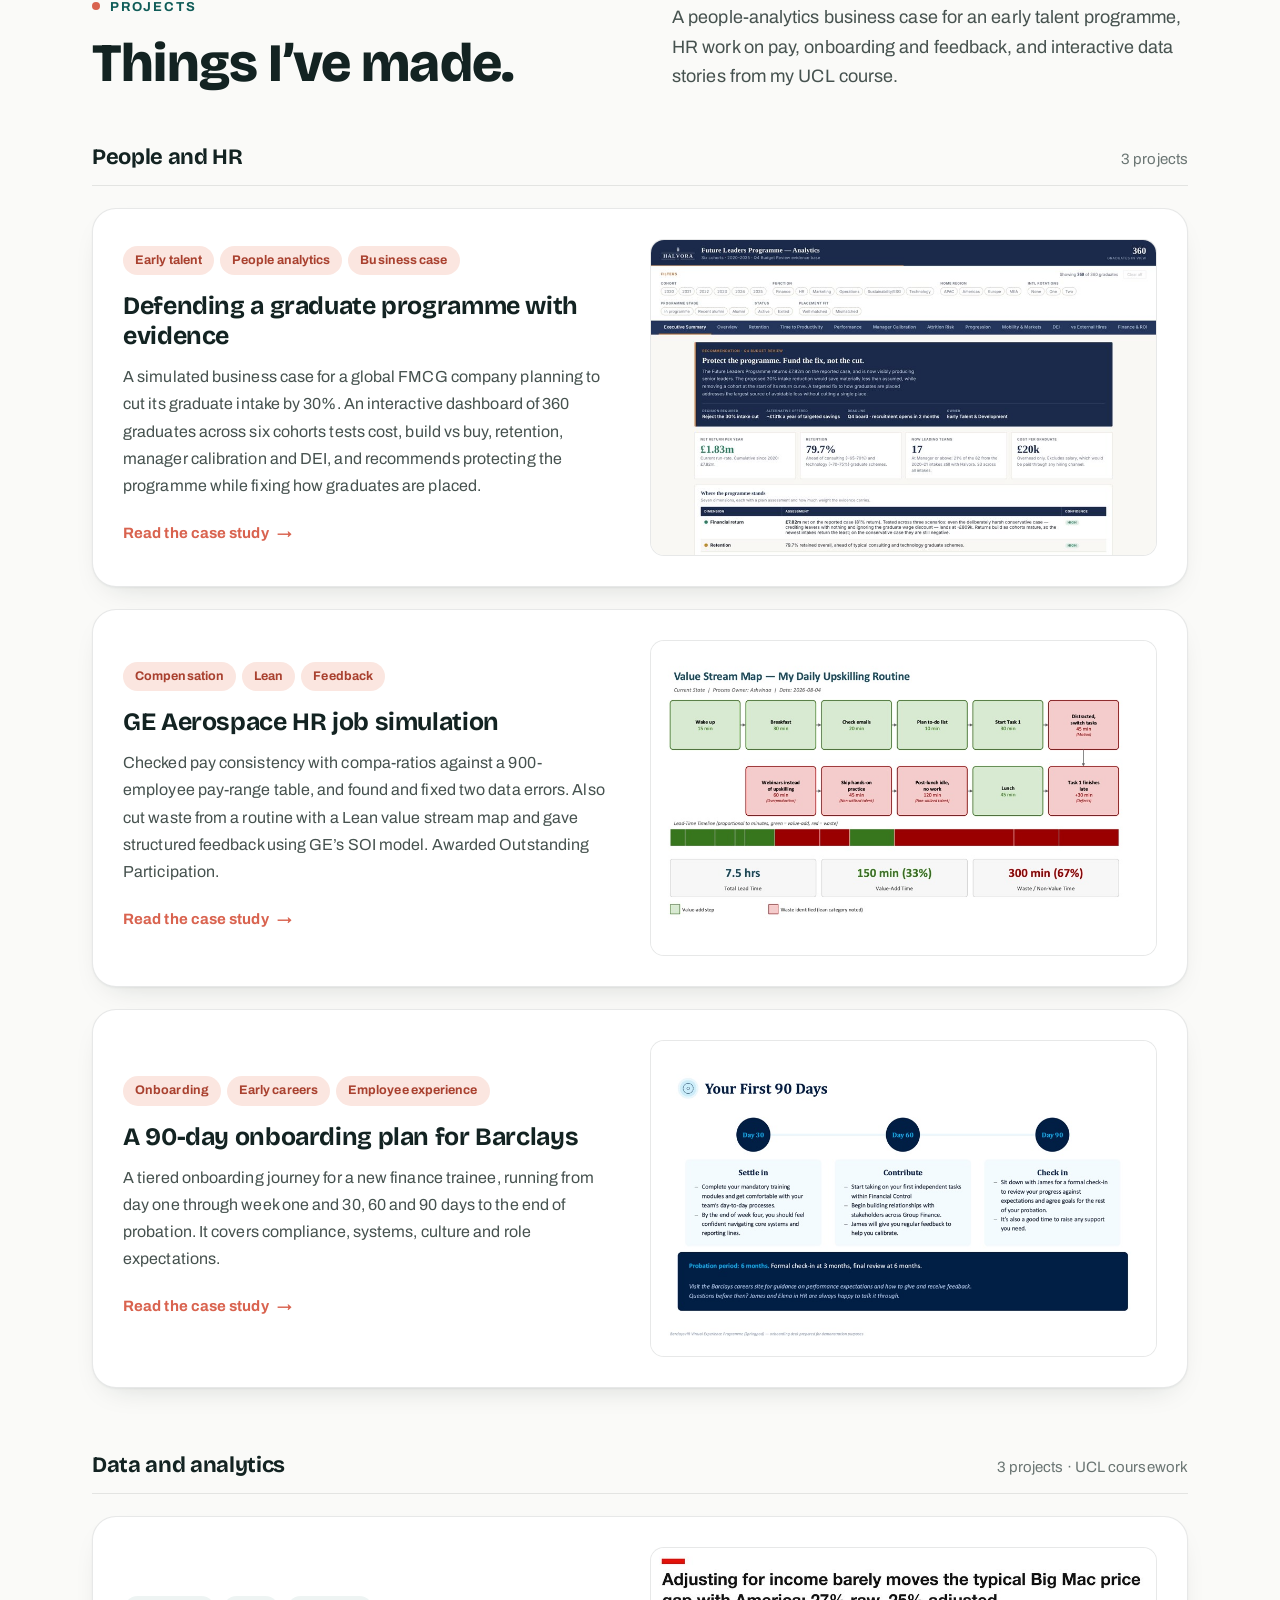
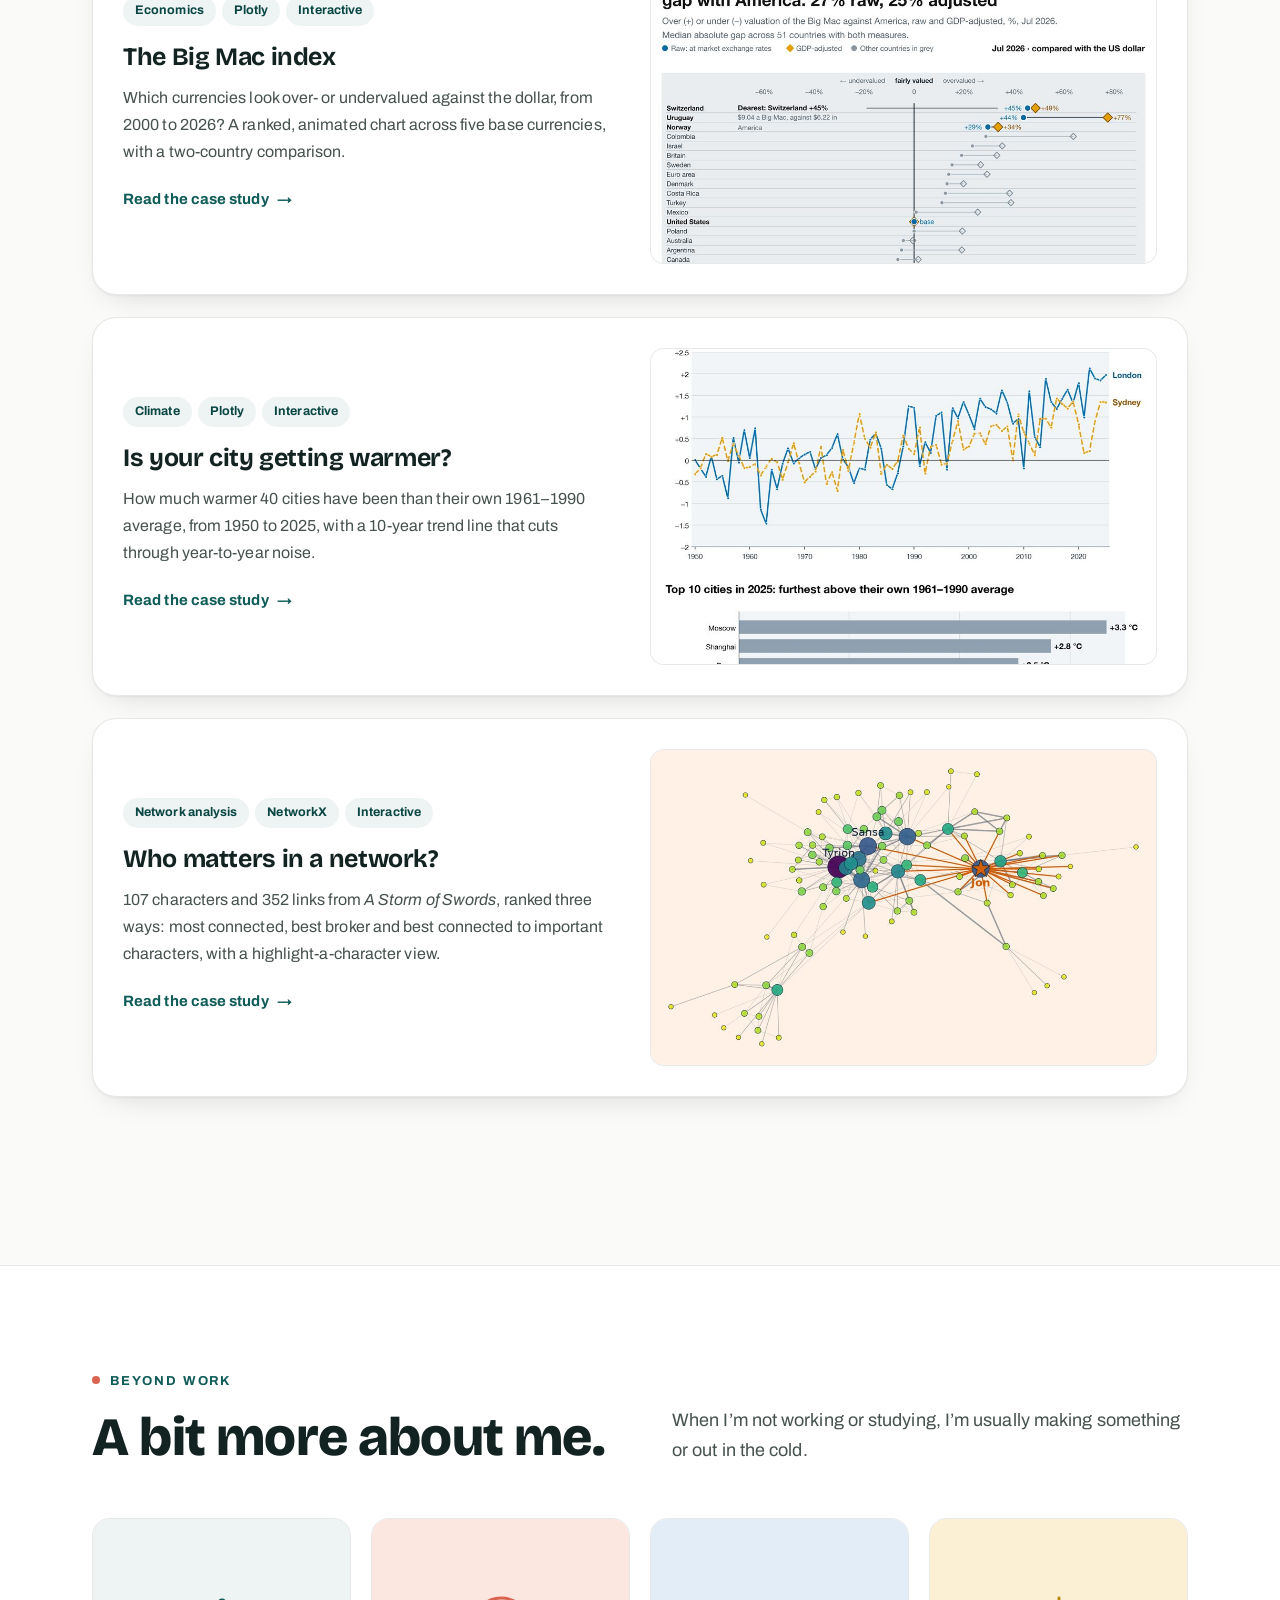
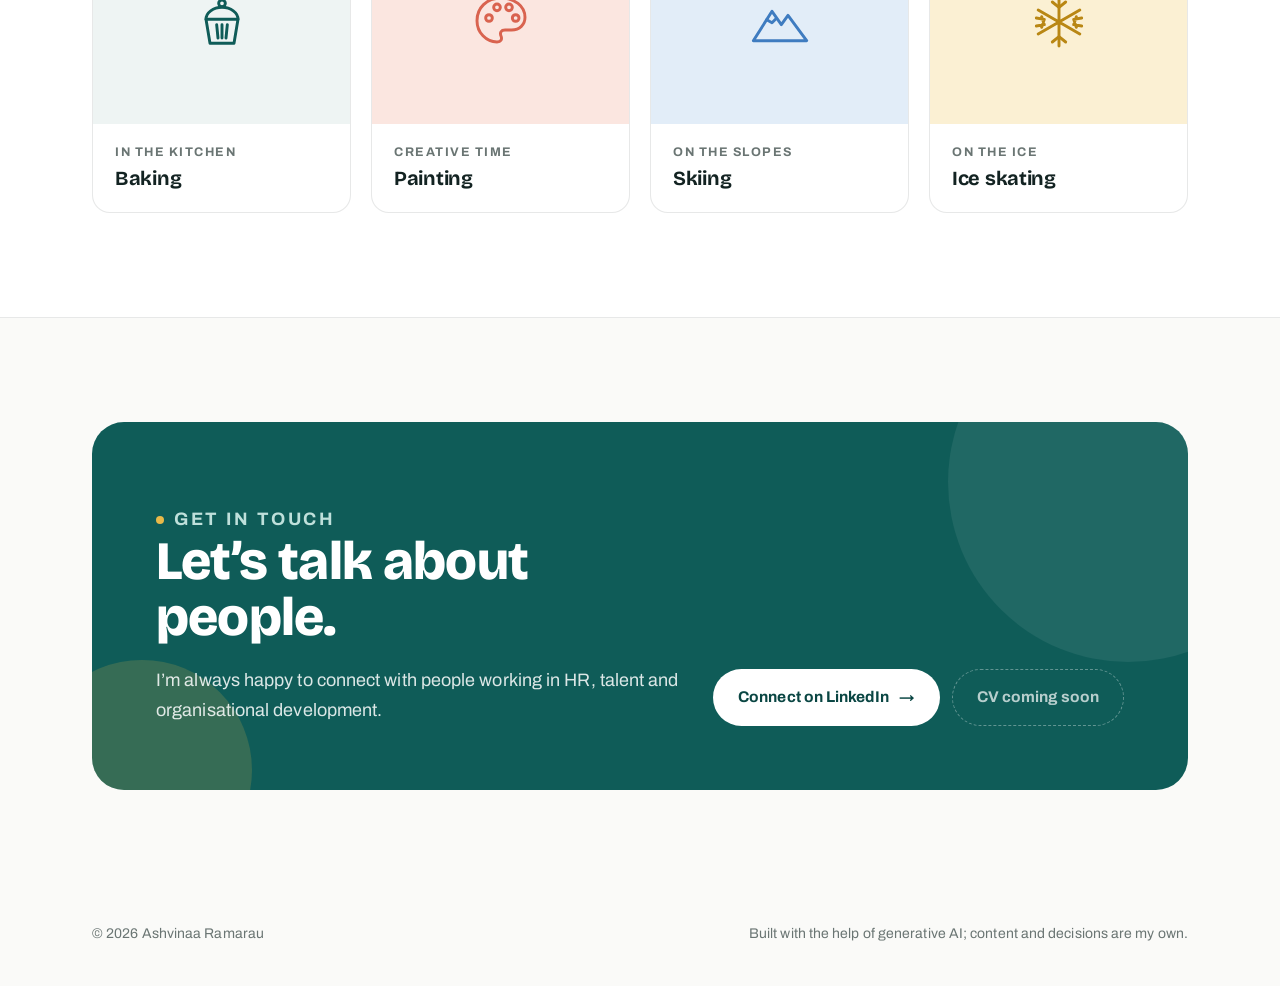
==== commit cecede4e: "Add Halvora early-talent case study and circular photo New People project: business case and interac" ====
--- a/index.html
+++ b/index.html
@@ -179,11 +179,20 @@
           <p class="eyebrow">Projects</p>
           <h2 id="projects-h">Things I&rsquo;ve made.</h2>
         </div>
-        <p class="lead">HR work on pay, onboarding and feedback, and interactive data stories from my UCL course.</p>
-      </div>
-
-      <div class="sub-head reveal" id="people"><h3>People and HR</h3><p>2 projects</p></div>
+        <p class="lead">A people-analytics business case for an early talent programme, HR work on pay, onboarding and feedback, and interactive data stories from my UCL course.</p>
+      </div>
+
+      <div class="sub-head reveal" id="people"><h3>People and HR</h3><p>3 projects</p></div>
       <ol class="work people">
+        <li class="work-item reveal">
+          <div>
+            <ul class="tags"><li>Early talent</li><li>People analytics</li><li>Business case</li></ul>
+            <h3><a href="projects/halvora-future-leaders.html">Defending a graduate programme with evidence</a></h3>
+            <p>A simulated business case for a global FMCG company planning to cut its graduate intake by 30%. An interactive dashboard of 360 graduates across six cohorts tests cost, build vs buy, retention, manager calibration and DEI, and recommends protecting the programme while fixing how graduates are placed.</p>
+            <a class="more" href="projects/halvora-future-leaders.html">Read the case study <span class="arrow" aria-hidden="true">&rarr;</span></a>
+          </div>
+          <a class="shot" href="projects/halvora-future-leaders.html" tabindex="-1" aria-hidden="true"><img src="images/halvora-thumb.jpg" width="960" height="600" alt="" loading="lazy"></a>
+        </li>
         <li class="work-item reveal">
           <div>
             <ul class="tags"><li>Compensation</li><li>Lean</li><li>Feedback</li></ul>
--- a/assets/site.css
+++ b/assets/site.css
@@ -300,3 +300,12 @@
 .xp > li .logo.has-img{background:#fff}
 .xp .logo.has-img img{width:72%;height:72%}
 .xp .logo.has-img img[src*="prudential"]{width:90%;height:90%}
+
+/* ---------- smaller, circular photo ---------- */
+@media (min-width:901px){.intro .wrap{grid-template-columns:minmax(0,1.5fr) minmax(0,.75fr)}}
+.portrait{max-width:320px;margin:0 auto}
+.portrait::before{inset:14px -14px -14px 14px;border-radius:50%;background:var(--butter-tint);border:2px solid var(--accent)}
+.portrait .frame{aspect-ratio:1/1;border-radius:50%;border:6px solid var(--surface);box-shadow:var(--shadow)}
+.portrait img{object-position:50% 22%}
+.portrait .badge{left:50%;bottom:-18px;transform:translateX(-50%);white-space:nowrap;text-align:center}
+@media (max-width:900px){.portrait{max-width:200px;margin:0 0 28px;order:-1}.portrait .badge{font-size:13px;padding:8px 12px}}
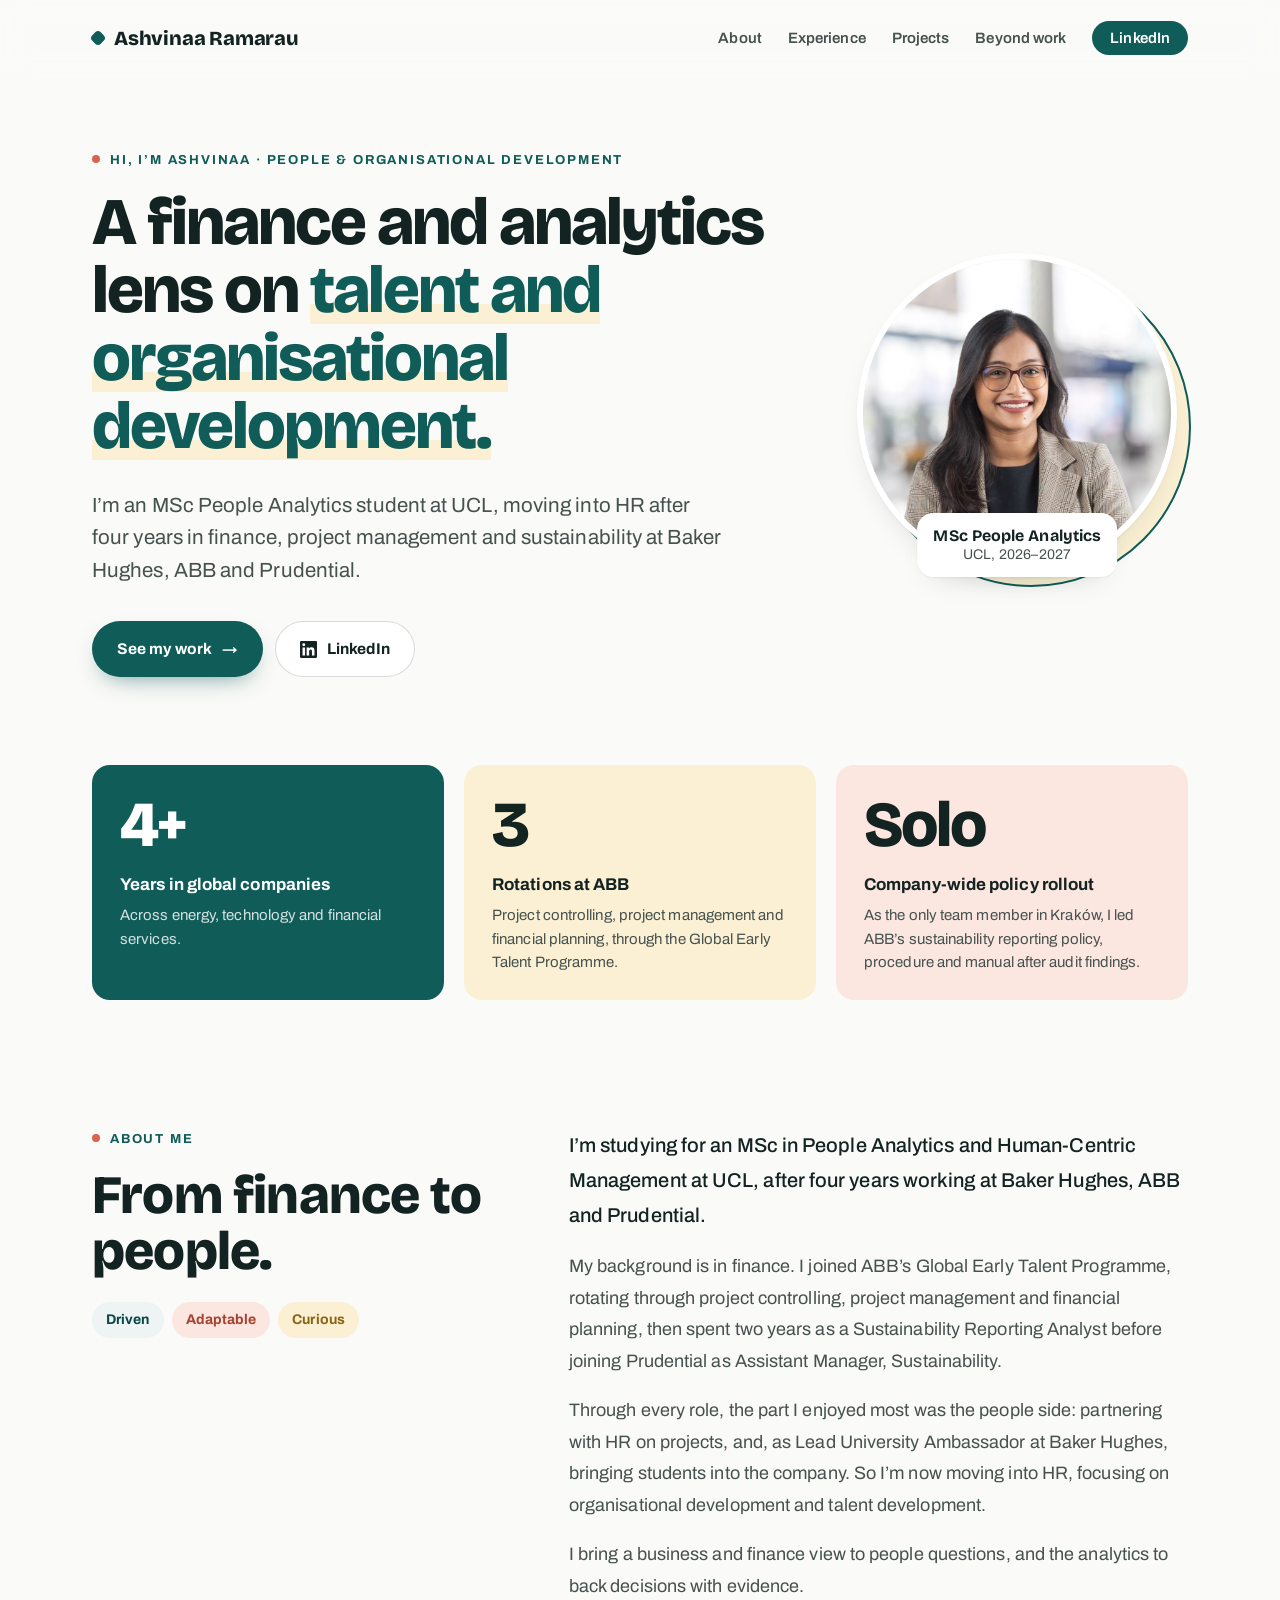
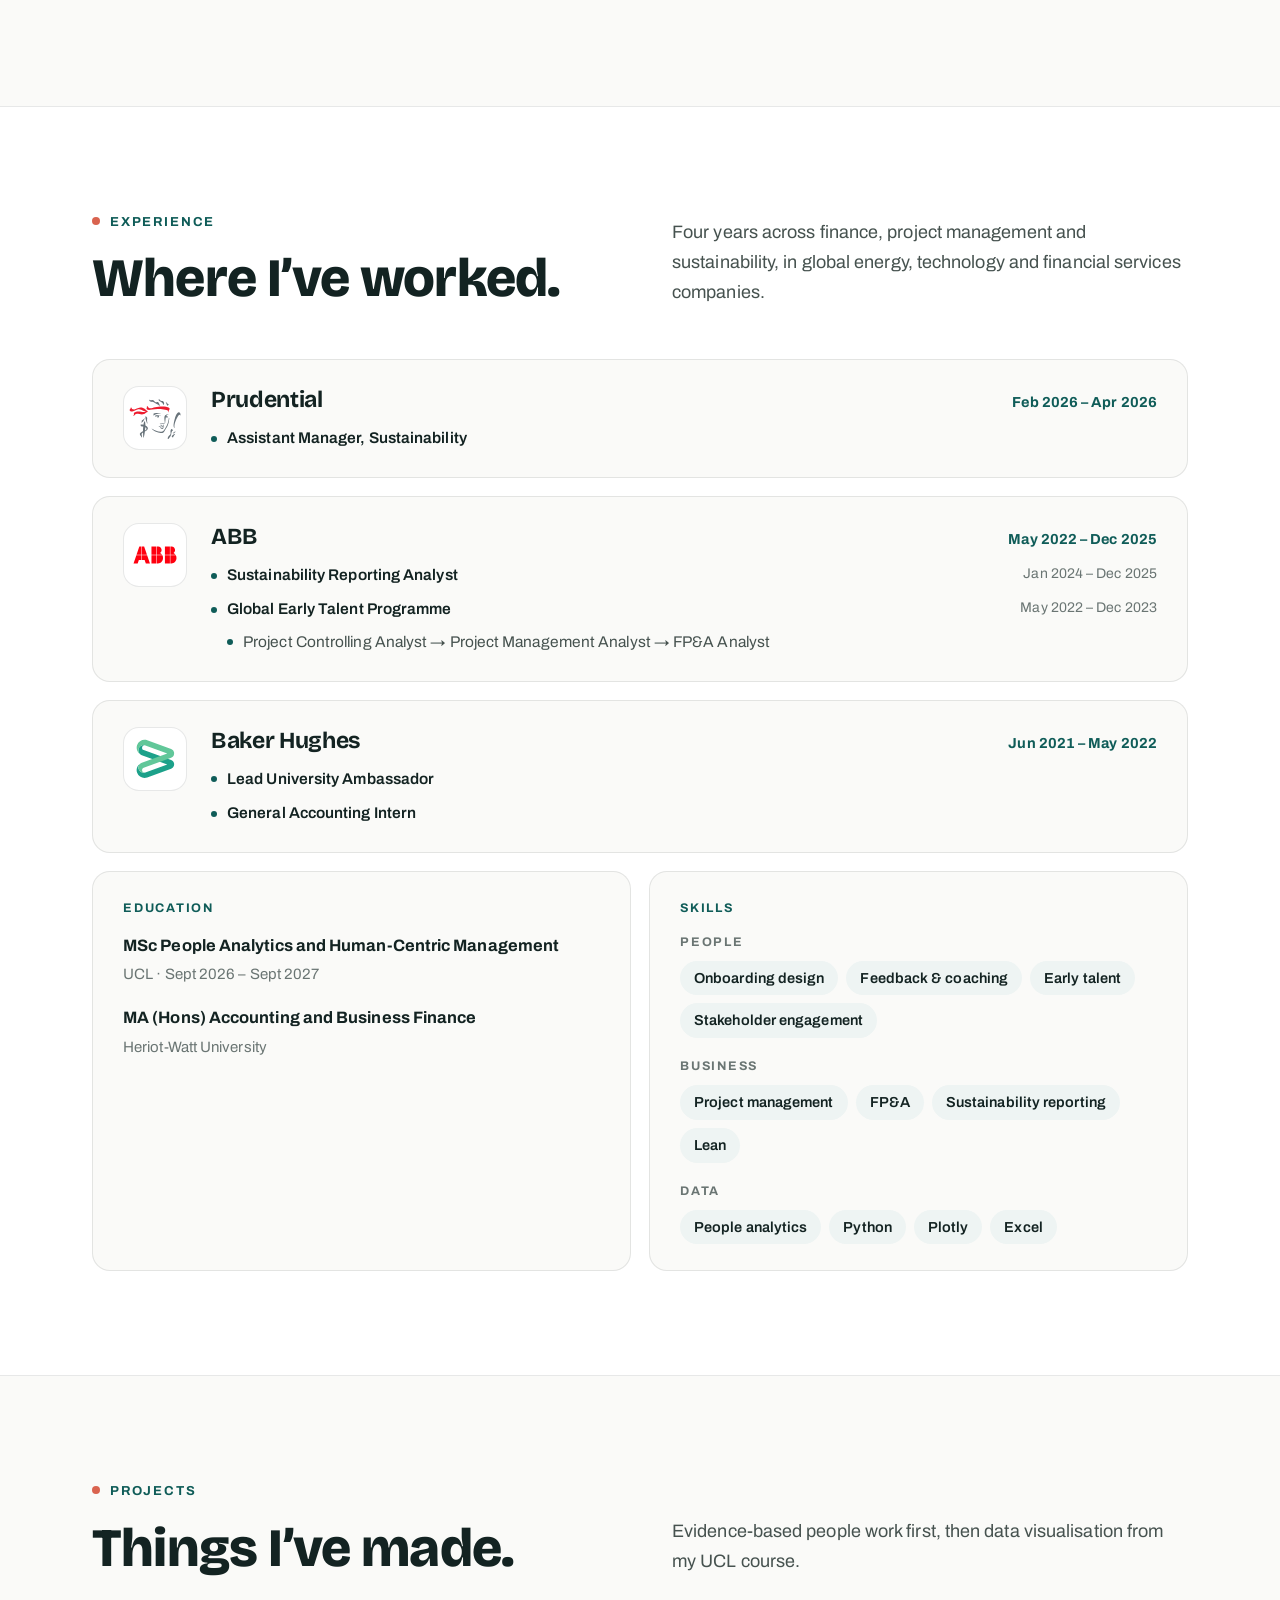
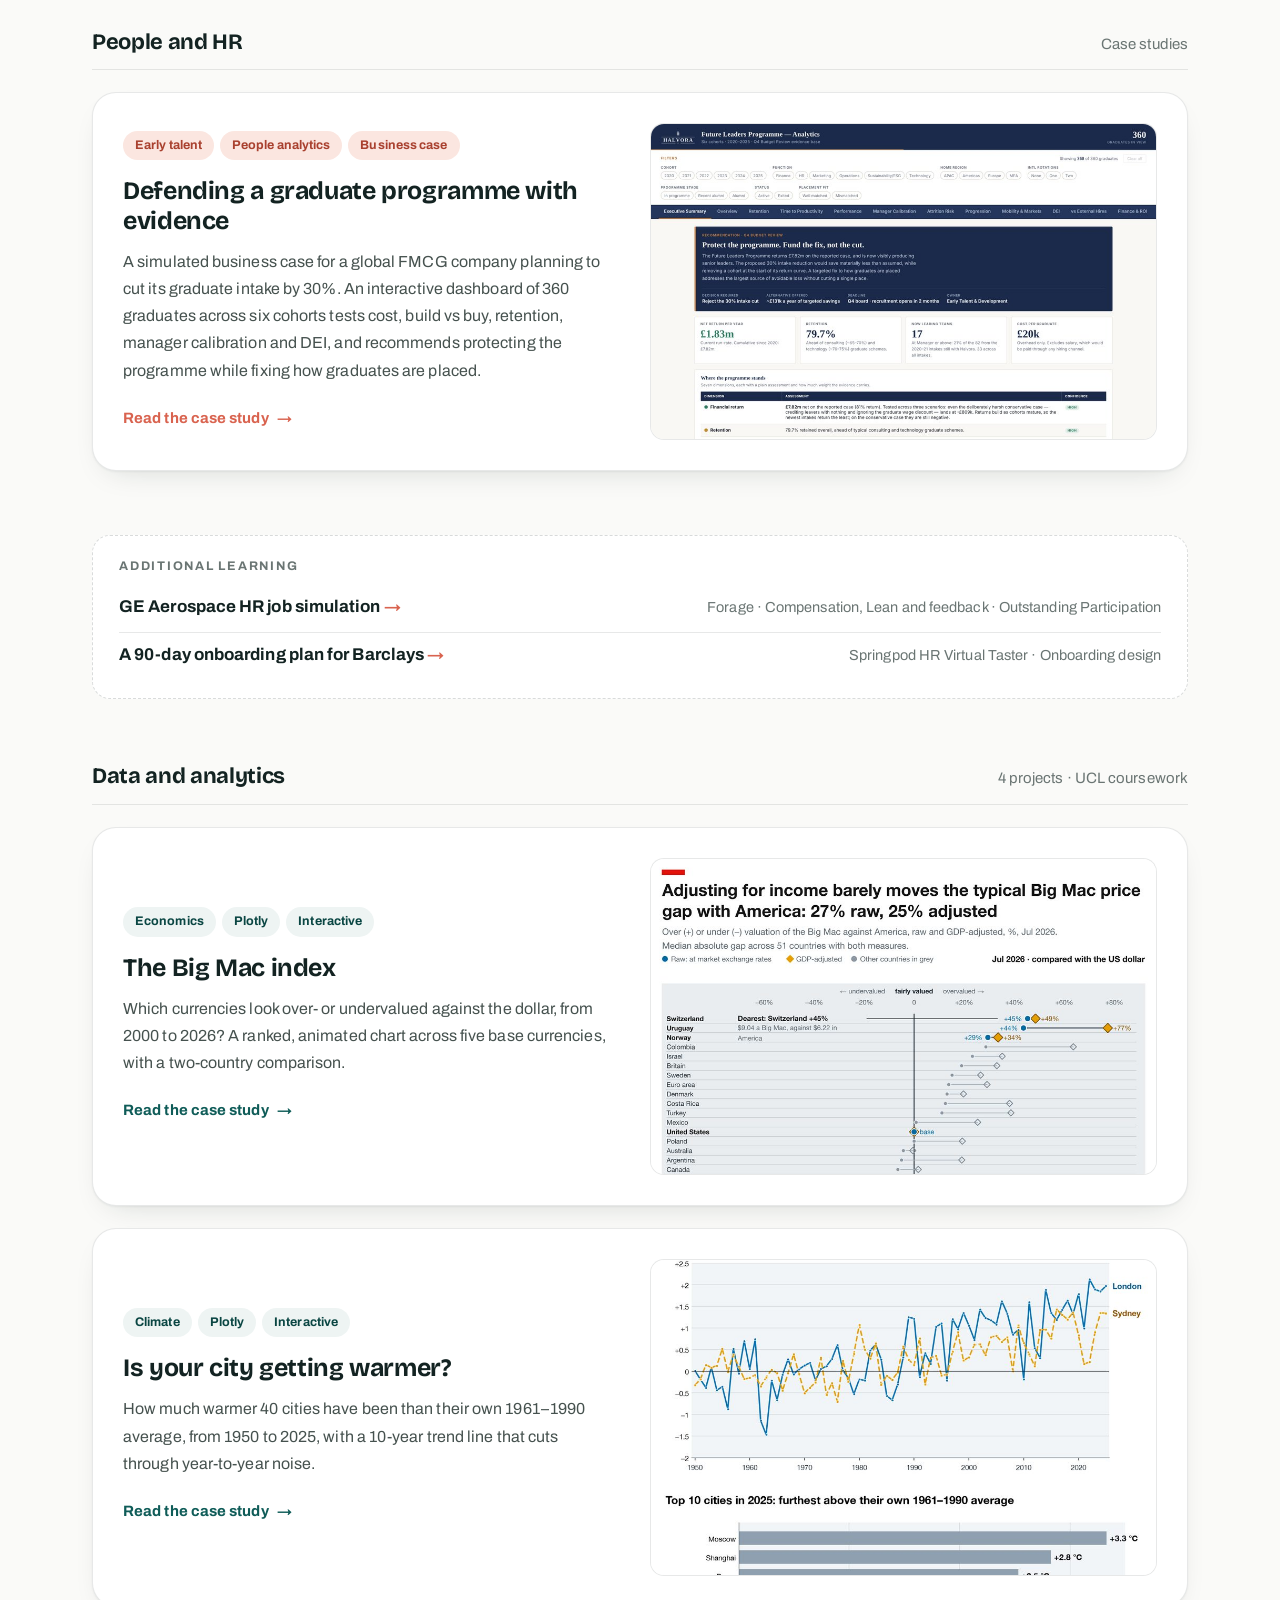
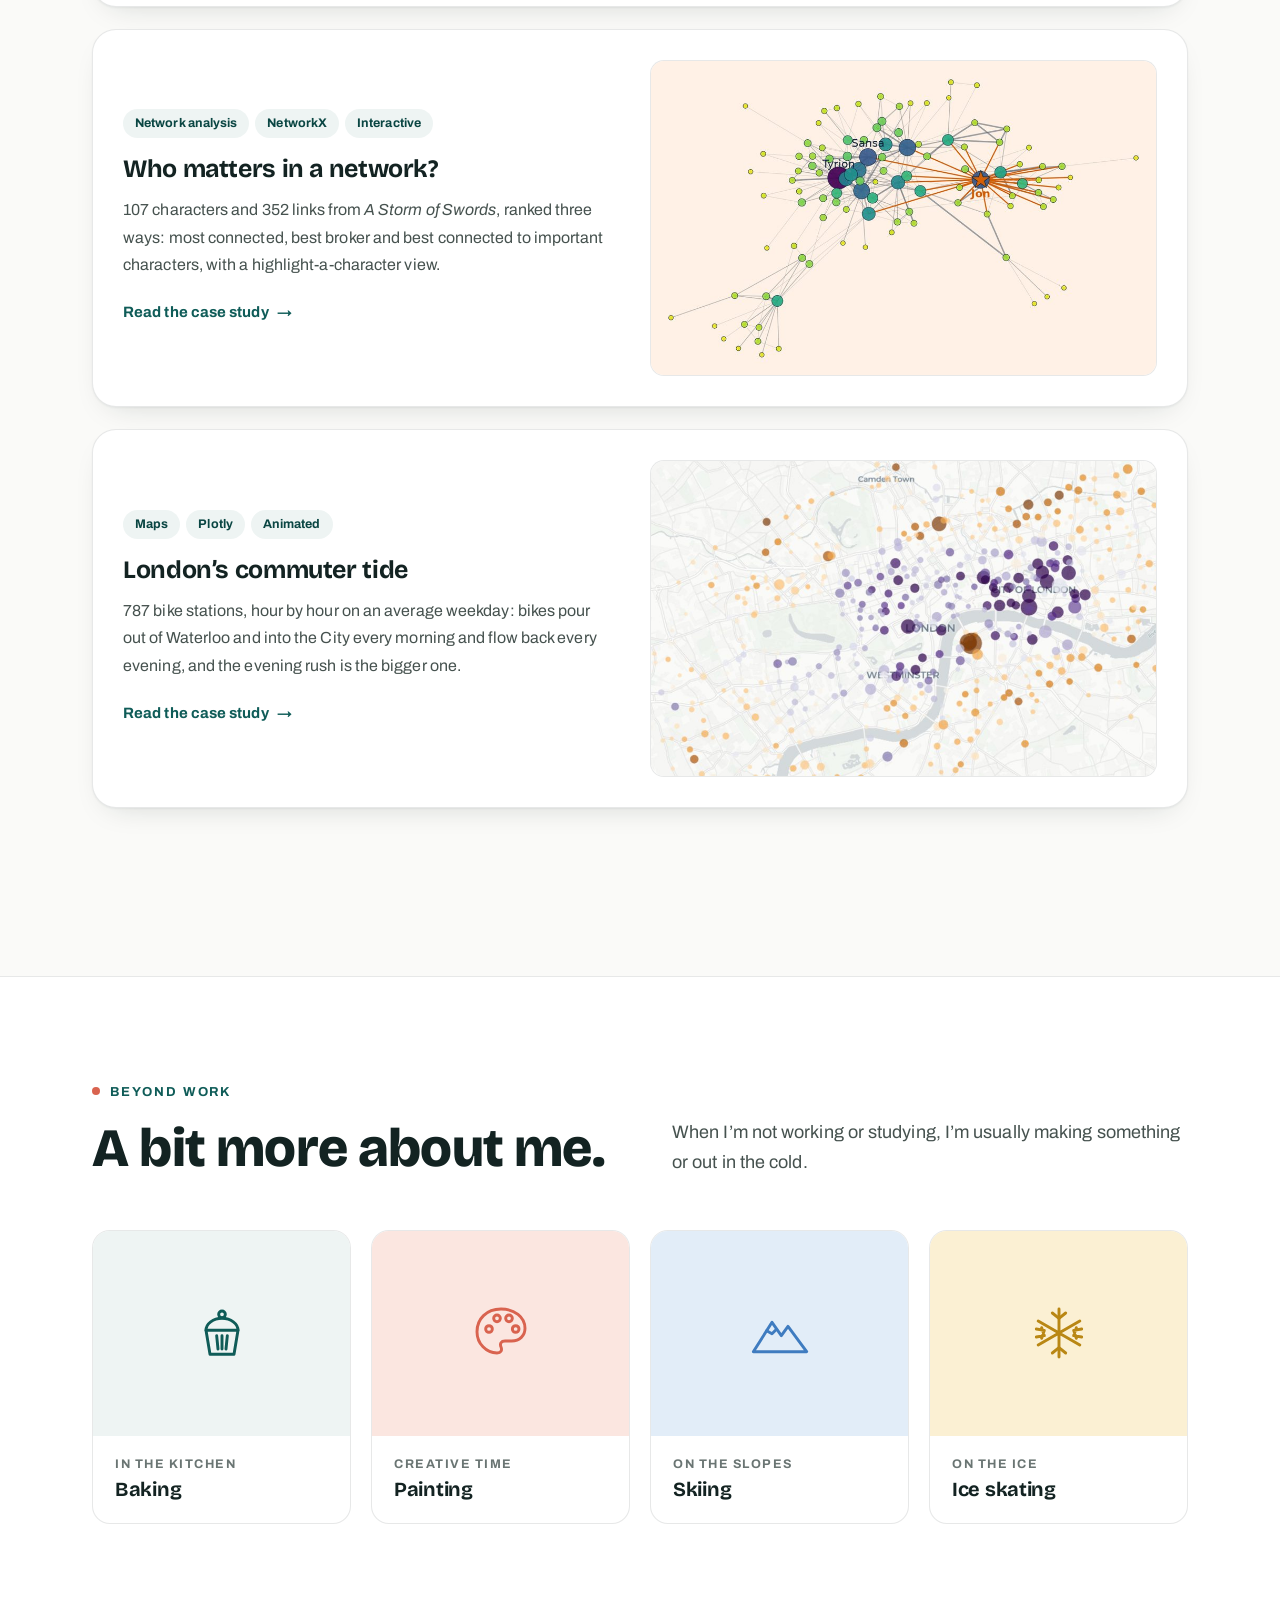
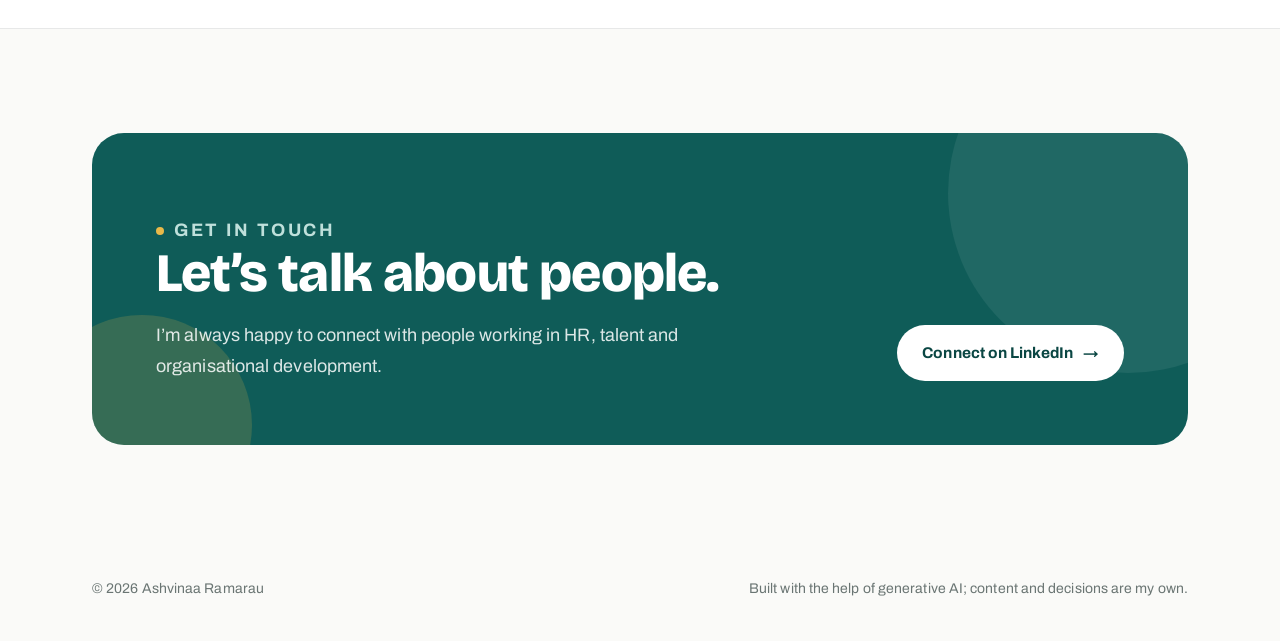
==== commit ce292d5e: "Add project 04: London's commuter tide map; update hero and HR projects - New case study with animat" ====
--- a/index.html
+++ b/index.html
@@ -63,15 +63,14 @@
   <div class="wrap">
     <div class="reveal">
       <p class="eyebrow">Hi, I&rsquo;m Ashvinaa &middot; People &amp; organisational development</p>
-      <h1>Helping people grow, so <em>organisations do too.</em></h1>
+      <h1>A finance and analytics lens on <em>talent and organisational development.</em></h1>
       <p class="headline">I&rsquo;m an MSc People Analytics student at UCL, moving into HR after four years in finance, project management and sustainability at Baker Hughes, ABB and Prudential.</p>
       <div class="actions">
         <a class="btn btn-primary" href="#projects">See my work <span class="arrow" aria-hidden="true">&rarr;</span></a>
-        <span class="btn btn-ghost is-soon" aria-disabled="true">CV coming soon</span>
-      </div>
-      <ul class="traits" aria-label="Three words that describe me">
-        <li>Driven</li><li>Adaptable</li><li>Curious</li>
-      </ul>
+        <a class="btn btn-ghost" href="https://www.linkedin.com/in/ashvinaa-ramarau/">
+          <svg viewBox="0 0 24 24" aria-hidden="true" fill="currentColor"><path d="M20.45 20.45h-3.56v-5.57c0-1.33-.02-3.04-1.85-3.04-1.85 0-2.14 1.45-2.14 2.94v5.67H9.35V9h3.41v1.56h.05c.48-.9 1.64-1.85 3.37-1.85 3.6 0 4.27 2.37 4.27 5.46v6.28zM5.34 7.43a2.06 2.06 0 1 1 0-4.13 2.06 2.06 0 0 1 0 4.13zM7.12 20.45H3.56V9h3.56v11.45zM22.22 0H1.77C.79 0 0 .77 0 1.73v20.54C0 23.23.79 24 1.77 24h20.45c.98 0 1.78-.77 1.78-1.73V1.73C24 .77 23.2 0 22.22 0z"/></svg>
+          LinkedIn</a>
+      </div>
     </div>
     <div class="portrait reveal">
       <div class="frame">
@@ -89,7 +88,7 @@
       <ul class="reveal">
         <li><span class="n">4+</span><span class="t">Years in global companies</span><span class="d">Across energy, technology and financial services.</span></li>
         <li><span class="n">3</span><span class="t">Rotations at ABB</span><span class="d">Project controlling, project management and financial planning, through the Global Early Talent Programme.</span></li>
-        <li><span class="n">2</span><span class="t">HR job simulations</span><span class="d">Pay, onboarding, Lean and feedback, with GE Aerospace and Barclays.</span></li>
+        <li><span class="n">Solo</span><span class="t">Company-wide policy rollout</span><span class="d">As the only team member in Krak&oacute;w, I led ABB&rsquo;s sustainability reporting policy, procedure and manual after audit findings.</span></li>
       </ul>
     </div>
   </div>
@@ -100,6 +99,9 @@
         <div class="reveal">
           <p class="eyebrow">About me</p>
           <h2 id="about-h">From finance to people.</h2>
+          <ul class="traits" aria-label="Three words that describe me">
+            <li>Driven</li><li>Adaptable</li><li>Curious</li>
+          </ul>
         </div>
         <div class="story reveal">
           <p>I&rsquo;m studying for an MSc in People Analytics and Human-Centric Management at UCL, after four years working at Baker Hughes, ABB and Prudential.</p>
@@ -179,10 +181,10 @@
           <p class="eyebrow">Projects</p>
           <h2 id="projects-h">Things I&rsquo;ve made.</h2>
         </div>
-        <p class="lead">A people-analytics business case for an early talent programme, HR work on pay, onboarding and feedback, and interactive data stories from my UCL course.</p>
-      </div>
-
-      <div class="sub-head reveal" id="people"><h3>People and HR</h3><p>3 projects</p></div>
+        <p class="lead">Evidence-based people work first, then data visualisation from my UCL course.</p>
+      </div>
+
+      <div class="sub-head reveal" id="people"><h3>People and HR</h3><p>Case studies</p></div>
       <ol class="work people">
         <li class="work-item reveal">
           <div>
@@ -193,27 +195,16 @@
           </div>
           <a class="shot" href="projects/halvora-future-leaders.html" tabindex="-1" aria-hidden="true"><img src="images/halvora-thumb.jpg" width="960" height="600" alt="" loading="lazy"></a>
         </li>
-        <li class="work-item reveal">
-          <div>
-            <ul class="tags"><li>Compensation</li><li>Lean</li><li>Feedback</li></ul>
-            <h3><a href="projects/ge-hr-simulation.html">GE Aerospace HR job simulation</a></h3>
-            <p>Checked pay consistency with compa-ratios against a 900-employee pay-range table, and found and fixed two data errors. Also cut waste from a routine with a Lean value stream map and gave structured feedback using GE&rsquo;s SOI model. Awarded Outstanding Participation.</p>
-            <a class="more" href="projects/ge-hr-simulation.html">Read the case study <span class="arrow" aria-hidden="true">&rarr;</span></a>
-          </div>
-          <a class="shot" href="projects/ge-hr-simulation.html" tabindex="-1" aria-hidden="true"><img src="images/ge-thumb.jpg" width="960" height="600" alt="" loading="lazy"></a>
-        </li>
-        <li class="work-item reveal">
-          <div>
-            <ul class="tags"><li>Onboarding</li><li>Early careers</li><li>Employee experience</li></ul>
-            <h3><a href="projects/barclays-onboarding.html">A 90-day onboarding plan for Barclays</a></h3>
-            <p>A tiered onboarding journey for a new finance trainee, running from day one through week one and 30, 60 and 90 days to the end of probation. It covers compliance, systems, culture and role expectations.</p>
-            <a class="more" href="projects/barclays-onboarding.html">Read the case study <span class="arrow" aria-hidden="true">&rarr;</span></a>
-          </div>
-          <a class="shot" href="projects/barclays-onboarding.html" tabindex="-1" aria-hidden="true"><img src="images/barclays-thumb.jpg" width="960" height="600" alt="" loading="lazy"></a>
-        </li>
       </ol>
-
-      <div class="sub-head reveal" id="work"><h3>Data and analytics</h3><p>3 projects &middot; UCL coursework</p></div>
+      <div class="learn reveal">
+        <h4>Additional learning</h4>
+        <ul>
+          <li><a href="projects/ge-hr-simulation.html">GE Aerospace HR job simulation</a><span>Forage &middot; Compensation, Lean and feedback &middot; Outstanding Participation</span></li>
+          <li><a href="projects/barclays-onboarding.html">A 90-day onboarding plan for Barclays</a><span>Springpod HR Virtual Taster &middot; Onboarding design</span></li>
+        </ul>
+      </div>
+
+      <div class="sub-head reveal" id="work"><h3>Data and analytics</h3><p>4 projects &middot; UCL coursework</p></div>
       <ol class="work">
         <li class="work-item reveal">
           <div>
@@ -241,6 +232,15 @@
             <a class="more" href="projects/network-of-thrones.html">Read the case study <span class="arrow" aria-hidden="true">&rarr;</span></a>
           </div>
           <a class="shot" href="projects/network-of-thrones.html" tabindex="-1" aria-hidden="true"><img src="images/network-thumb.jpg" width="960" height="600" alt="" loading="lazy"></a>
+        </li>
+        <li class="work-item reveal">
+          <div>
+            <ul class="tags"><li>Maps</li><li>Plotly</li><li>Animated</li></ul>
+            <h3><a href="projects/london-bike-tide.html">London&rsquo;s commuter tide</a></h3>
+            <p>787 bike stations, hour by hour on an average weekday: bikes pour out of Waterloo and into the City every morning and flow back every evening, and the evening rush is the bigger one.</p>
+            <a class="more" href="projects/london-bike-tide.html">Read the case study <span class="arrow" aria-hidden="true">&rarr;</span></a>
+          </div>
+          <a class="shot" href="projects/london-bike-tide.html" tabindex="-1" aria-hidden="true"><img src="images/tide-thumb.jpg" width="960" height="600" alt="" loading="lazy"></a>
         </li>
       </ol>
     </div>
@@ -274,7 +274,6 @@
         </div>
         <div class="actions">
           <a class="btn btn-primary" href="https://www.linkedin.com/in/ashvinaa-ramarau/">Connect on LinkedIn <span class="arrow" aria-hidden="true">&rarr;</span></a>
-          <span class="btn btn-ghost is-soon" aria-disabled="true">CV coming soon</span>
         </div>
       </div>
     </div>
--- a/assets/site.css
+++ b/assets/site.css
@@ -309,3 +309,16 @@
 .portrait img{object-position:50% 22%}
 .portrait .badge{left:50%;bottom:-18px;transform:translateX(-50%);white-space:nowrap;text-align:center}
 @media (max-width:900px){.portrait{max-width:200px;margin:0 0 28px;order:-1}.portrait .badge{font-size:13px;padding:8px 12px}}
+
+/* ---------- hero headline (longer, more specific) + additional learning ---------- */
+.intro h1{font-size:clamp(40px,5.2vw,68px);line-height:1.02}
+.about-grid .traits{margin-top:22px}
+.learn{margin:22px 0 64px;background:var(--surface);border:1px dashed var(--line-2);border-radius:var(--radius);padding:20px 26px}
+.learn h4{margin:0 0 8px;font-size:12.5px;font-weight:700;letter-spacing:.14em;text-transform:uppercase;color:var(--muted)}
+.learn ul{list-style:none;margin:0;padding:0;display:grid;gap:2px}
+.learn li{display:flex;flex-wrap:wrap;align-items:baseline;justify-content:space-between;gap:2px 16px;padding:8px 0;border-top:1px solid var(--line)}
+.learn li:first-child{border-top:0}
+.learn a{font-weight:700;color:var(--text);text-decoration:none}
+.learn a:hover{color:var(--coral)}
+.learn a::after{content:" \2192";color:var(--coral)}
+.learn span{font-size:14.5px;color:var(--muted)}
